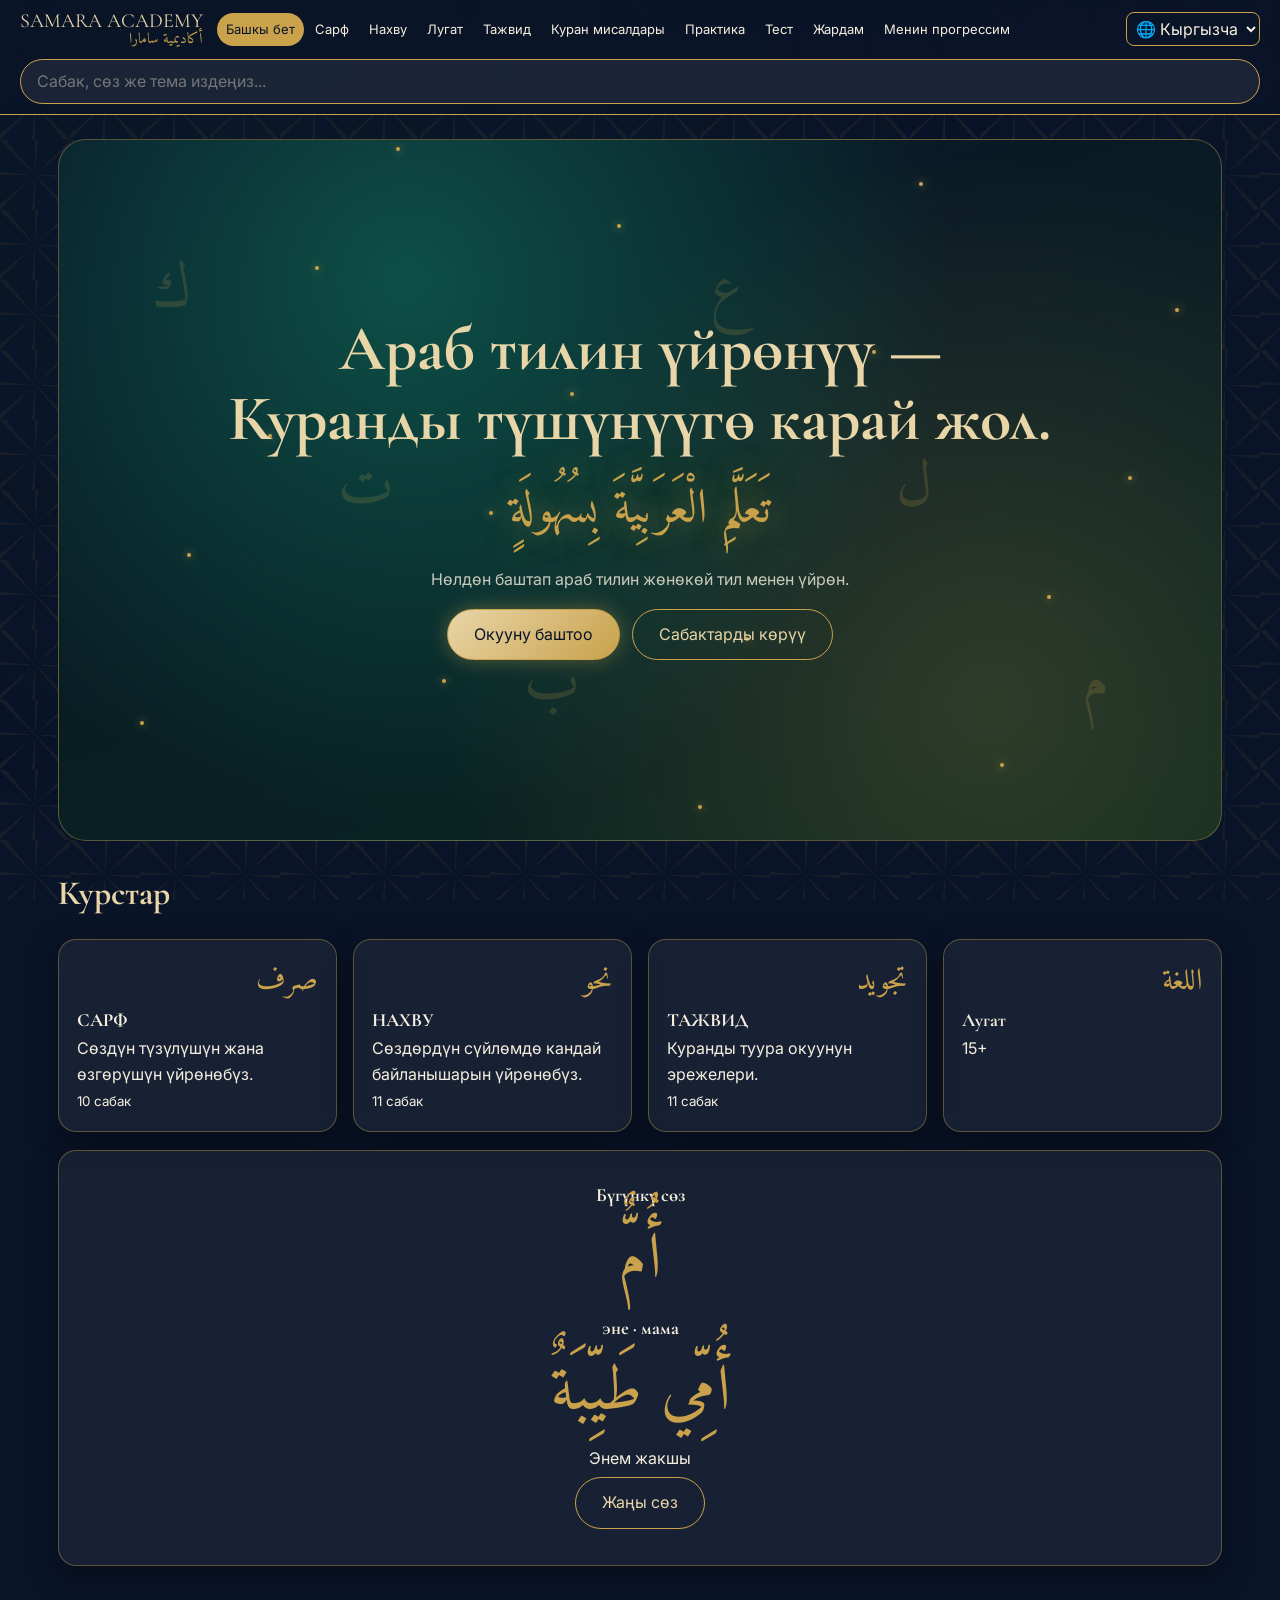
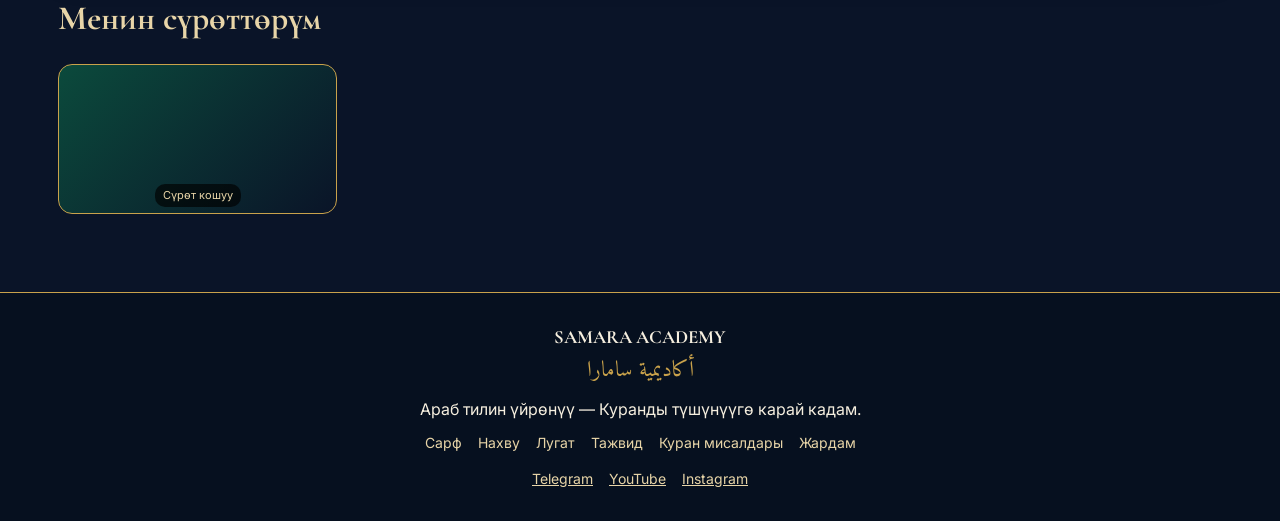
==== index.html @ 16827cdd "first commit" ====
<!DOCTYPE html>
<html lang="ky">

<head>
    <meta charset="utf-8">
    <meta name="viewport" content="width=device-width,initial-scale=1">
    <title>SAMARA ACADEMY — أكاديمية سامارا</title>
    <link
        href="https://fonts.googleapis.com/css2?family=Cormorant+Garamond:wght@500;700&family=Inter:wght@400;500;600&family=Amiri:wght@400;700&display=swap"
        rel="stylesheet">
    <style>
        :root {
            --navy: #0a1428;
            --em: #0b4a3c;
            --cream: #f6efdf;
            --champ: #e8d5a8;
            --gold: #c9a24b;
            --white: #fff
        }

        * {
            box-sizing: border-box;
            margin: 0
        }

        html {
            scroll-behavior: smooth
        }

        body {
            font-family: Inter, sans-serif;
            color: var(--cream);
            background: var(--navy);
            overflow-x: hidden;
            line-height: 1.6
        }

        body:before {
            content: "";
            position: fixed;
            inset: 0;
            z-index: -1;
            opacity: .07;
            background: repeating-conic-gradient(from 0deg at 50% 50%, var(--gold) 0 5deg, transparent 5deg 45deg) 0 0/70px 70px, radial-gradient(circle at 20% 10%, var(--em), transparent 60%)
        }

        h1,
        h2,
        h3 {
            font-family: 'Cormorant Garamond', serif;
            font-weight: 700
        }

        .ar {
            font-family: Amiri, serif;
            direction: rtl
        }

        header {
            position: sticky;
            top: 0;
            z-index: 50;
            background: rgba(10, 20, 40, .82);
            backdrop-filter: blur(14px);
            border-bottom: 1px solid var(--gold)
        }

        .bar {
            display: flex;
            align-items: center;
            gap: 14px;
            padding: 10px 20px;
            max-width: 1300px;
            margin: auto
        }

        .logo {
            font-family: 'Cormorant Garamond', serif;
            font-size: 20px;
            color: var(--champ);
            line-height: 1.1;
            cursor: pointer
        }

        .logo small {
            display: block;
            font-family: Amiri;
            font-size: 15px;
            color: var(--gold)
        }

        nav {
            display: flex;
            gap: 2px;
            flex: 1;
            flex-wrap: wrap
        }

        nav a {
            padding: 6px 9px;
            border-radius: 20px;
            font-size: 13px;
            cursor: pointer;
            color: var(--cream)
        }

        nav a:hover,
        nav a.on {
            background: var(--gold);
            color: var(--navy)
        }

        select,
        input,
        textarea,
        button {
            font: inherit
        }

        select {
            background: var(--navy);
            color: var(--cream);
            border: 1px solid var(--gold);
            border-radius: 8px;
            padding: 5px
        }

        #burger {
            display: none;
            background: none;
            border: 1px solid var(--gold);
            color: var(--gold);
            border-radius: 8px;
            font-size: 20px;
            padding: 2px 10px
        }

        .srch {
            padding: 0 20px 10px;
            max-width: 1300px;
            margin: auto
        }

        .srch input {
            width: 100%;
            padding: 9px 16px;
            border-radius: 25px;
            border: 1px solid var(--gold);
            background: rgba(255, 255, 255, .07);
            color: var(--cream)
        }

        #res {
            position: absolute;
            left: 20px;
            right: 20px;
            max-width: 700px;
            background: var(--navy);
            border: 1px solid var(--gold);
            border-radius: 12px;
            display: none;
            max-height: 300px;
            overflow: auto
        }

        #res div {
            padding: 8px 14px;
            cursor: pointer;
            border-bottom: 1px solid #ffffff18
        }

        #res div:hover {
            background: var(--em)
        }

        main {
            max-width: 1200px;
            margin: auto;
            padding: 24px 18px 60px
        }

        .view {
            display: none
        }

        .view.on {
            display: block;
            animation: in .5s
        }

        @keyframes in {
            from {
                opacity: 0;
                transform: translateY(14px)
            }
        }

        .hero {
            min-height: 78vh;
            display: grid;
            place-items: center;
            text-align: center;
            position: relative;
            border-radius: 28px;
            overflow: hidden;
            padding: 40px 20px;
            background: radial-gradient(circle at 30% 20%, #0f6b57aa, transparent 55%), radial-gradient(circle at 80% 80%, #c9a24b33, transparent 50%), linear-gradient(160deg, #0a1428, #08261f);
            border: 1px solid #c9a24b66
        }

        .hero h1 {
            font-size: clamp(32px, 6vw, 64px);
            color: var(--champ);
            max-width: 850px;
            line-height: 1.1
        }

        .hero .ar {
            font-size: clamp(28px, 5vw, 48px);
            color: var(--gold);
            margin: 18px 0;
            text-shadow: 0 0 30px #c9a24b88
        }

        .fl {
            position: absolute;
            font-family: Amiri;
            color: var(--gold);
            opacity: .18;
            font-size: 60px;
            animation: fl 9s ease-in-out infinite
        }

        @keyframes fl {
            50% {
                transform: translateY(-30px) rotate(8deg)
            }
        }

        .dot {
            position: absolute;
            width: 4px;
            height: 4px;
            border-radius: 50%;
            background: var(--gold);
            box-shadow: 0 0 8px var(--gold);
            animation: fl 6s infinite
        }

        .btn {
            display: inline-block;
            padding: 12px 26px;
            border-radius: 30px;
            border: 1px solid var(--gold);
            background: none;
            color: var(--champ);
            cursor: pointer;
            margin: 6px;
            transition: .3s
        }

        .btn.gold,
        .btn:hover {
            background: linear-gradient(135deg, #e8d5a8, #c9a24b);
            color: var(--navy);
            box-shadow: 0 0 20px #c9a24b66
        }

        .grid {
            display: grid;
            grid-template-columns: repeat(auto-fill, minmax(230px, 1fr));
            gap: 16px;
            margin: 18px 0
        }

        .card {
            background: rgba(255, 255, 255, .06);
            backdrop-filter: blur(8px);
            border: 1px solid #c9a24b66;
            border-radius: 18px;
            padding: 18px;
            cursor: pointer;
            transition: .3s;
            box-shadow: 0 8px 30px #0006
        }

        .card:hover {
            transform: translateY(-4px);
            border-color: var(--gold)
        }

        .card .ar {
            font-size: 30px;
            color: var(--gold)
        }

        .card.done {
            background: #0b4a3c99
        }

        h2 {
            font-size: 34px;
            color: var(--champ);
            margin: 26px 0 6px
        }

        .sub {
            opacity: .8;
            margin-bottom: 10px
        }

        #modal {
            position: fixed;
            inset: 0;
            background: #000b;
            z-index: 100;
            display: none;
            place-items: center;
            padding: 14px
        }

        #modal.on {
            display: grid
        }

        .box {
            background: linear-gradient(160deg, #0d1e3a, #0a2f27);
            border: 1px solid var(--gold);
            border-radius: 22px;
            max-width: 720px;
            width: 100%;
            max-height: 92vh;
            overflow: auto;
            padding: 26px
        }

        .box .ex {
            background: #ffffff10;
            border-radius: 12px;
            padding: 12px;
            margin: 8px 0
        }

        .box .ex .ar {
            font-size: 28px;
            color: var(--champ)
        }

        .x {
            float: right;
            background: none;
            border: 0;
            color: var(--gold);
            font-size: 26px;
            cursor: pointer
        }

        input.t,
        textarea {
            width: 100%;
            padding: 11px;
            border-radius: 12px;
            border: 1px solid var(--gold);
            background: #ffffff12;
            color: var(--cream);
            margin: 8px 0
        }

        .ok {
            color: #7be0a8
        }

        .no {
            color: #ff9d9d
        }

        .bar2 {
            height: 12px;
            background: #ffffff18;
            border-radius: 8px;
            overflow: hidden
        }

        .bar2 i {
            display: block;
            height: 100%;
            width: 0;
            background: linear-gradient(90deg, var(--em), var(--gold));
            transition: width 1.2s
        }

        .opt {
            display: block;
            width: 100%;
            text-align: left;
            margin: 6px 0
        }

        .img {
            height: 150px;
            border-radius: 14px;
            background: linear-gradient(135deg, var(--em), var(--navy)) center/cover;
            border: 1px solid var(--gold);
            position: relative;
            display: flex;
            align-items: flex-end;
            justify-content: center;
            gap: 4px;
            padding: 6px
        }

        .img button {
            font-size: 11px;
            padding: 3px 8px;
            border-radius: 10px;
            border: 0;
            background: #000a;
            color: var(--champ);
            cursor: pointer
        }

        footer {
            border-top: 1px solid var(--gold);
            text-align: center;
            padding: 30px 16px;
            background: #06101f
        }

        footer a {
            margin: 0 8px;
            color: var(--champ);
            cursor: pointer;
            font-size: 14px
        }

        .daily {
            text-align: center;
            padding: 30px
        }

        .daily .ar {
            font-size: 64px;
            color: var(--gold)
        }

        @media(max-width:1020px) {
            #burger {
                display: block;
                margin-left: auto
            }

            nav {
                display: none;
                position: absolute;
                top: 100%;
                left: 0;
                right: 0;
                background: var(--navy);
                padding: 12px;
                flex-direction: column
            }

            nav.open {
                display: flex
            }
        }

        @media(prefers-reduced-motion:reduce) {
            * {
                animation: none !important
            }
        }
    </style>
</head>

<body>
    <header>
        <div class="bar">
            <div class="logo" onclick="go('home')">SAMARA ACADEMY<small class="ar">أكاديمية سامارا</small></div>
            <nav id="nav"></nav>
            <select id="lang" onchange="setLang(this.value)">
                <option value="ky">🌐 Кыргызча</option>
                <option value="ru">Русский</option>
                <option value="en">English</option>
            </select>
            <button id="burger" onclick="nav.classList.toggle('open')">☰</button>
        </div>
        <div class="srch"><input id="q" oninput="search(this.value)" data-ph="search">
            <div id="res"></div>
        </div>
    </header>
    <main id="main"></main>
    <footer>
        <h3>SAMARA ACADEMY</h3>
        <div class="ar" style="font-size:22px;color:var(--gold)">أكاديمية سامارا</div>
        <p data-t="foot" style="margin:8px"></p>
        <div id="flinks"></div>
        <div style="margin-top:10px"><a href="#">Telegram</a><a href="#">YouTube</a><a href="#">Instagram</a></div>
    </footer>
    <div id="modal" onclick="if(event.target==this)closeM()">
        <div class="box" id="mbox"></div>
    </div>

    <script>
        // ===== EDIT MENU TEXT HERE ===== (key: [Кыргызча, Русский, English])
        const T = {
            home: ["Башкы бет", "Главная", "Home"], sarf: ["Сарф", "Сарф", "Sarf"], nahw: ["Нахву", "Нахв", "Nahw"], lugat: ["Лугат", "Лексика", "Vocabulary"],
            tajweed: ["Тажвид", "Таджвид", "Tajweed"], quran: ["Куран мисалдары", "Примеры из Корана", "Quran examples"], practice: ["Практика", "Практика", "Practice"],
            test: ["Тест", "Тест", "Test"], help: ["Жардам", "Помощь", "Help"], progress: ["Менин прогрессим", "Мой прогресс", "My progress"],
            h1: ["Араб тилин үйрөнүү — Куранды түшүнүүгө карай жол.", "Изучение арабского — путь к пониманию Корана.", "Learn Arabic — the way to understand the Qur'an."],
            sub: ["Нөлдөн баштап араб тилин жөнөкөй тил менен үйрөн.", "Учите арабский с нуля простыми словами.", "Learn Arabic from zero in plain words."],
            start: ["Окууну баштоо", "Начать обучение", "Start learning"], see: ["Сабактарды көрүү", "Смотреть уроки", "View lessons"],
            search: ["Сабак, сөз же тема издеңиз...", "Урок, слово или тема...", "Search lesson, word or topic..."],
            foot: ["Араб тилин үйрөнүү — Куранды түшүнүүгө карай кадам.", "Изучение арабского — шаг к пониманию Корана.", "Learn Arabic — a step toward understanding the Qur'an."],
            daily: ["Бүгүнкү сөз", "Слово дня", "Word of the day"], newword: ["Жаңы сөз", "Новое слово", "New word"],
            check: ["Өзүм текшерем", "Проверяю себя", "Check myself"], done: ["✅ Сабак бүттү", "✅ Урок пройден", "✅ Lesson done"],
            prev: ["← Мурунку", "← Назад", "← Previous"], next: ["Кийинки →", "Далее →", "Next →"],
            ok: ["✅ Туура!", "✅ Верно!", "✅ Correct!"], bad: ["❌ Кайра аракет кылып көр.", "❌ Попробуй ещё раз.", "❌ Try again."],
            answer: ["Туура жооп", "Правильный ответ", "Correct answer"], checkbtn: ["Текшерүү", "Проверить", "Check"],
            yours: ["Жообуңду жаз", "Напиши ответ", "Type your answer"], listen: ["🔊 Угуу", "🔊 Слушать", "🔊 Listen"],
            ask: ["Суроо берүү", "Задать вопрос", "Ask a question"], send: ["Жөнөтүү", "Отправить", "Send"],
            score: ["Сенин упайың", "Твой результат", "Your score"], again: ["Кайра башта", "Заново", "Restart"],
            courses: ["Курстар", "Курсы", "Courses"], images: ["Менин сүрөттөрүм", "Мои картинки", "My images"], addimg: ["Сүрөт кошуу", "Добавить фото", "Add image"],
            choose: ["Сүрөттү тандоо", "Выбрать", "Choose image"], del: ["Өчүрүү", "Удалить", "Delete"], change: ["Алмаштыруу", "Заменить", "Change"],
            lessons: ["сабак", "уроков", "lessons"], none: ["Табылган жок", "Не найдено", "Nothing found"]
        };
        let L = localStorage.lang || "ky", li = () => ["ky", "ru", "en"].indexOf(L);
        const t = k => T[k][li()];
        const NAV = ["home", "sarf", "nahw", "lugat", "tajweed", "quran", "practice", "test", "help", "progress"];

        // ===== EDIT LESSONS HERE =====
        // Each lesson: [title, simple explanation (KG), explanation (RU), arabic example, translation, practice question, answer variants]
        const COURSES = {
            sarf: {
                name: "صرف — САРФ", desc: "Сөздүн түзүлүшүн жана өзгөрүшүн үйрөнөбүз.", lessons: [
                    ["1-сабак — Сарф деген эмне?", "Сарф — сөздүн түзүлүшүн жана өзгөрүшүн үйрөнгөн илим. Бир тамырдан көп сөз чыгат.", "Сарф — наука об изменении и образовании слов от одного корня.", "كَتَبَ ← كِتَابٌ ← كَاتِبٌ", "Жазды ← китеп ← жазуучу", "كتب тамырынан «жазуу» маанисиндеги сөздөр чыгат. Тамыр канча тамгадан турат?", ["3", "уч", "три", "үч"]],
                    ["2-сабак — Мизан", "Мизан — өлчөм. Араб сөздөрүн ف-ع-ل тамгалары менен өлчөйбүз: ф=1-тамга, ъ=2-тамга, л=3-тамга.", "Мизан — «весы». Любое слово меряем корнем ف-ع-ل.", "كَتَبَ = فَعَلَ", "كتب мизан боюнча فعل", "كتب сөзүндө 1-тамга мизанда кайсы тамгага туура келет?", ["ф", "ف", "fa", "f", "фа"]],
                    ["3-сабак — فَعَلَ", "فَعَلَ — өткөн чактагы жөнөкөй феъл: «кылды».", "فَعَلَ — глагол прошедшего времени: «сделал».", "فَعَلَ، كَتَبَ، ذَهَبَ", "кылды, жазды, барды", "ذَهَبَ деген эмне?", ["барды", "пошёл", "ушел", "ушёл", "went", "zahaba"]],
                    ["4-сабак — فَاعِلٌ", "فَاعِلٌ — иштин аткаруучусу (кыймылдаган адам).", "فَاعِلٌ — тот, кто делает действие.", "كَاتِبٌ، عَالِمٌ", "жазуучу, окумуштуу", "كَاتِبٌ деген эмне?", ["жазуучу", "писатель", "writer", "katib", "катиб"]],
                    ["5-сабак — مَفْعُولٌ", "مَفْعُولٌ — иш кимге/эмнеге жасалды.", "مَفْعُولٌ — то, над чем совершили действие.", "مَكْتُوبٌ", "жазылган", "مَكْتُوبٌ деген эмне?", ["жазылган", "написанное", "написано", "written", "maktub", "мактуб"]],
                    ["6-сабак — Феъл", "Феъл — иш-аракет жана убакыт көрсөткөн сөз.", "Глагол — слово, обозначающее действие и время.", "يَكْتُبُ", "жазат", "يَكْتُبُ — кайсы чак?", ["азыркы", "настоящее", "present", "hazir", "азыр"]],
                    ["7-сабак — Исм", "Исм — зат, адам же нерсенин аты.", "Исм — имя существительное.", "بَيْتٌ", "үй", "بَيْتٌ деген эмне?", ["уй", "үй", "дом", "house", "bayt", "бейт"]],
                    ["8-сабак — Масдар", "Масдар — иштин аты: «жазуу», «окуу».", "Масдар — отглагольное имя: «письмо», «чтение».", "كِتَابَةٌ", "жазуу", "كِتَابَةٌ деген эмне?", ["жазуу", "письмо", "writing", "kitaba", "китаба"]],
                    ["9-сабак — 14 формула", "Феъл 14 формада өзгөрөт: ал, алар, сен, мен, биз… Ар бир жактын өз формасы бар.", "Глагол изменяется по 14 формам (лица, число, род).", "كَتَبَ، كَتَبَتْ، كَتَبُوا", "ал жазды, ал(аял) жазды, алар жазды", "14 формула канча форма?", ["14", "он төрт", "четырнадцать", "fourteen"]],
                    ["10-сабак — Практика", "Бардык өткөн сабактарды кайталайбыз.", "Повторяем всё пройденное.", "كَاتِبٌ — مَكْتُوبٌ — كِتَابٌ", "жазуучу — жазылган — китеп", "كِتَابٌ деген эмне?", ["китеп", "kitap", "книга", "book", "kitab"]]]
            },
            nahw: {
                name: "نحو — НАХВУ", desc: "Сөздөрдүн сүйлөмдө кандай байланышарын үйрөнөбүз.", lessons: [
                    ["1-сабак — Нахву деген эмне?", "Нахву — сөздөр сүйлөмдө кантип байланыша турганын үйрөнгөн илим.", "Нахв — наука о связи слов в предложении.", "ذَهَبَ الْوَلَدُ", "Бала барды", "Нахву эмнени үйрөтөт?", ["сүйлөм", "предложение", "sentence", "суйлом"]],
                    ["2-сабак — Сүйлөм деген эмне?", "Сүйлөм — толук ой билдирген сөздөр тобу.", "Предложение — группа слов с законченной мыслью.", "الْوَلَدُ مُجْتَهِدٌ", "Бала эмгекчил", "Сүйлөм эмне билдирет?", ["ой", "мысль", "thought", "идея"]],
                    ["3-сабак — Исм", "Исм — зат атооч. Мисалы: كِتَابٌ.", "Исм — имя. Например: كِتَابٌ.", "كِتَابٌ، قَلَمٌ", "китеп, калем", "قَلَمٌ деген эмне?", ["калем", "ручка", "pen", "qalam", "каләм"]],
                    ["4-сабак — Феъл", "Феъл — иш-аракет: كَتَبَ.", "Феъл — глагол.", "كَتَبَ، قَرَأَ", "жазды, окуду", "قَرَأَ деген эмне?", ["окуду", "читал", "прочитал", "read", "qaraa"]],
                    ["5-сабак — Харф", "Харф — байланыштыргыч сөз: فِي، مِنْ، إِلَى.", "Харф — частица: فِي، مِنْ، إِلَى.", "فِي الْبَيْتِ", "үйдө", "فِي деген эмне?", ["ичинде", "в", "in", "fi", "фи", "-да"]],
                    ["6-сабак — Мубтада", "Мубтада — сүйлөмдүн башындагы «ким/эмне».", "Мубтада — подлежащее номинального предложения.", "الْكِتَابُ جَدِيدٌ", "Китеп жаңы", "Мубтада кайсы сөз: الْكِتَابُ جَدِيدٌ?", ["китеп", "الكتاب", "книга", "kitab", "book"]],
                    ["7-сабак — Хабар", "Хабар — мубтада жөнүндө айтылган маалымат.", "Хабар — сказуемое: что сказано о мубтада.", "الْكِتَابُ جَدِيدٌ", "Китеп жаңы", "Хабар кайсы сөз?", ["жаңы", "новый", "new", "jadid", "жадид", "جديد"]],
                    ["8-сабак — Фаил", "Фаил — ишти аткарган. Ал дайыма марфуъ.", "Фаил — тот, кто совершил действие.", "كَتَبَ الطَّالِبُ", "Студент жазды", "Фаил кайсы сөз?", ["студент", "талиб", "ученик", "student", "толиб", "الطالب"]],
                    ["9-сабак — Мафъул", "Мафъул — иш кимге/эмнеге багытталды. Ал мансуб.", "Мафъул — объект действия.", "قَرَأَ الْوَلَدُ الْكِتَابَ", "Бала китепти окуду", "Мафъул кайсы сөз?", ["китеп", "книга", "book", "kitab", "الكتاب"]],
                    ["10-сабак — Жөнөкөй сүйлөмдөр", "Исмий сүйлөм — исмден башталат, феълий сүйлөм — феълден.", "Именное начинается с имени, глагольное — с глагола.", "ذَهَبَ مُحَمَّدٌ إِلَى الْمَدْرَسَةِ", "Мухаммад мектепке барды", "ذَهَبَ… кандай сүйлөм?", ["феълий", "глагольное", "verbal", "feli", "глагольное"]],
                    ["11-сабак — Практика", "Кайталоо: исм, феъл, харф.", "Повторение: исм, феъл, харф.", "كِتَابٌ — كَتَبَ — فِي", "китеп — жазды — ичинде", "كَتَبَ — исм, феъл же харф?", ["феъл", "глагол", "verb", "fail"]]]
            },
            tajweed: {
                name: "تجويد — ТАЖВИД", desc: "Куранды туура окуунун эрежелери.", lessons: [
                    ["1-сабак — Тажвид деген эмне?", "Тажвид — Куранды ар тамганын ордунан, туура окуу.", "Таджвид — правильное чтение Корана.", "الْحَمْدُ لِلَّهِ", "Мактоо Аллахка", "Тажвид эмнеге керек?", ["туура окуу", "правильно читать", "correct reading"]],
                    ["2-сабак — Махраж", "Махраж — тамга чыккан жер: тамак, тил, эриндер.", "Махридж — место выхода буквы.", "ب (эриндер)", "", "ب тамгасы кайсы жерден чыгат?", ["эриндер", "губы", "lips", "эрин"]],
                    ["3-сабак — Сыфат", "Сыфат — тамганын сапаты: жоон, ичке, күчтүү.", "Сыфат — качество звука.", "ص (жоон)", "", "ص жоон же ичке?", ["жоон", "толстая", "тяжелая", "heavy"]],
                    ["4-сабак — Нун сакина", "Нун сакина — оозу жок ن. 4 эреже: изхар, идгам, ихфа, икълаб.", "Нун сакина — ن без огласовки.", "مِنْ بَعْدِ", "", "Нун сакинанын канча эрежеси бар?", ["4", "төрт", "четыре", "four"]],
                    ["5-сабак — Танвин", "Танвин — сөздүн аягындагы «ун, ан, ин».", "Танвин — нунация: ун, ан, ин.", "كِتَابٌ", "", "Танвин канча түр?", ["3", "уч", "три", "үч"]],
                    ["6-сабак — Мим сакина", "Мим сакина — оозу жок م.", "Мим сакина — م без огласовки.", "هُمْ بِهِ", "", "مْ — бул кайсы тамга?", ["мим", "м", "mim", "мим сакина"]],
                    ["7-сабак — Мадд", "Мадд — үндүүнү узартуу.", "Мадд — удлинение.", "قَالَ", "Айтты", "Мадд эмне кылат?", ["узартат", "удлиняет", "lengthens", "узартуу"]],
                    ["8-сабак — Калкала", "Калкала — ق ط ب ج د тамгаларын титиретип окуу.", "Калкала — вибрация букв ق ط ب ج د.", "أَحَدٌ", "", "Калкала тамгалары канча?", ["5", "беш", "пять", "five"]],
                    ["9-сабак — Идгам", "Идгам — нун сакина менен кийинки тамга биригет.", "Идгам — слияние.", "مَنْ يَقُولُ", "", "Идгам эмне?", ["кошулуу", "слияние", "merge", "биригүү"]],
                    ["10-сабак — Ихфа", "Ихфа — ныкты жашыруу, мурун аркылуу окуу.", "Ихфа — скрытое произношение.", "مِنْ قَبْلِ", "", "Ихфа эмне?", ["жашыруу", "скрытие", "hiding", "скрытое"]],
                    ["11-сабак — Изхар", "Изхар — ачык, так окуу.", "Изхар — чёткое произношение.", "مِنْ أَحَدٍ", "", "Изхар эмне?", ["ачык", "чётко", "clear", "так", "ясно"]]]
            }
        };

        // ===== EDIT VOCABULARY HERE =====
        // [arabic, transliteration, Kyrgyz, Russian, example (arabic), example meaning, category]
        const VOCAB = [
            ["أُمٌّ", "umm", "эне", "мама", "أُمِّي طَيِّبَةٌ", "Энем жакшы", "Үй-бүлө"],
            ["أَبٌ", "ab", "ата", "отец", "أَبِي هُنَا", "Атам бул жерде", "Үй-бүлө"],
            ["بَيْتٌ", "bayt", "үй", "дом", "الْبَيْتُ كَبِيرٌ", "Үй чоң", "Үй"],
            ["بَابٌ", "bab", "эшик", "дверь", "افْتَحِ الْبَابَ", "Эшикти ач", "Үй"],
            ["كِتَابٌ", "kitab", "китеп", "книга", "كِتَابٌ جَدِيدٌ", "Жаңы китеп", "Мектеп"],
            ["قَلَمٌ", "qalam", "калем", "ручка", "هَذَا قَلَمٌ", "Бул калем", "Мектеп"],
            ["يَدٌ", "yad", "кол", "рука", "يَدِي نَظِيفَةٌ", "Колум таза", "Дене мүчөлөрү"],
            ["خُبْزٌ", "khubz", "нан", "хлеб", "أُحِبُّ الْخُبْزَ", "Нанды жакшы көрөм", "Тамак-аш"],
            ["مَاءٌ", "ma'", "суу", "вода", "مَاءٌ بَارِدٌ", "Муздак суу", "Тамак-аш"],
            ["شُكْرًا", "shukran", "рахмат", "спасибо", "شُكْرًا جَزِيلًا", "Чоң рахмат", "Күнүмдүк сөздөр"],
            ["السَّلَامُ عَلَيْكُمْ", "assalamu alaykum", "саламатсызбы", "мир вам", "السَّلَامُ عَلَيْكُمْ", "Ассалому алейкум", "Саламдашуу"],
            ["كَبِيرٌ", "kabir", "чоң", "большой", "بَيْتٌ كَبِيرٌ", "Чоң үй", "Сын атоочтор"],
            ["وَاحِدٌ", "wahid", "бир", "один", "وَاحِدٌ، اثْنَانِ", "Бир, эки", "Сандар"],
            ["يَوْمٌ", "yawm", "күн", "день", "يَوْمٌ جَمِيلٌ", "Кооз күн", "Убакыт"],
            ["رَحْمَةٌ", "rahma", "ырайым", "милость", "رَحْمَةُ اللَّهِ", "Аллахтын ырайымы", "Куранда көп кездешкен сөздөр"]];

        // ===== EDIT QUESTIONS HERE =====
        // Practice: [question, [accepted answers in any script], explanation]
        const PRACTICE = [
            ["كتاب деген эмне?", ["китеп", "kitap", "kitab", "книга", "book", "كتاب"], "كِتَابٌ — китеп."],
            ["بيت деген эмне?", ["үй", "уй", "дом", "bayt", "house", "beyt"], "بَيْتٌ — үй."],
            ["قلم деген эмне?", ["калем", "ручка", "qalam", "pen", "kalem"], "قَلَمٌ — калем."],
            ["ماء деген эмне?", ["суу", "су", "вода", "water", "ma", "maa"], "مَاءٌ — суу."],
            ["أم деген эмне?", ["эне", "мама", "umm", "mother", "ana"], "أُمٌّ — эне."]];
        // Quiz: [question, [4 options], correct index]
        const QUIZ = [
            ["كِتَابٌ деген эмне?", ["Үй", "Китеп", "Калем", "Эшик"], 1],
            ["بَيْتٌ деген эмне?", ["Суу", "Нан", "Үй", "Эне"], 2],
            ["قَلَمٌ деген эмне?", ["Калем", "Эшик", "Ата", "Күн"], 0],
            ["مَاءٌ деген эмне?", ["Нан", "Суу", "Китеп", "Кол"], 1],
            ["أَبٌ деген эмне?", ["Эне", "Үй", "Ата", "Чоң"], 2],
            ["يَوْمٌ деген эмне?", ["Түн", "Күн", "Бир", "Эшик"], 1],
            ["شُكْرًا деген эмне?", ["Салам", "Рахмат", "Кечиресиз", "Жакшы"], 1],
            ["كَبِيرٌ деген эмне?", ["Чоң", "Кичине", "Жаңы", "Кооз"], 0]];

        // ===== EDIT QURAN EXAMPLES HERE =====
        const QURAN = [
            { ar: "بِسْمِ اللَّهِ الرَّحْمَٰنِ الرَّحِيمِ", tr: "Мээримдүү, Ырайымдуу Аллахтын атынан (баштайм).", words: "بِسْمِ — атынан · اللَّهِ — Аллах · الرَّحْمَٰنِ — Мээримдүү · الرَّحِيمِ — Ырайымдуу", sarf: "الرَّحْمَٰنِ жана الرَّحِيمِ — رحم тамырынан.", nahw: "بِ — харф; اسم — мажрур (бир тамга менен).", vocab: "رَحْمَةٌ — ырайым" },
            { ar: "الْحَمْدُ لِلَّهِ رَبِّ الْعَالَمِينَ", tr: "Бардык мактоо — аалам Раббиси Аллахка.", words: "الْحَمْدُ — мактоо · لِلَّهِ — Аллахка · رَبِّ — Рабби · الْعَالَمِينَ — аалам", sarf: "الْحَمْدُ — масдар (حمد).", nahw: "الْحَمْدُ — мубтада; لِلَّهِ — хабар.", vocab: "رَبٌّ — Рабби" },
            { ar: "اقْرَأْ بِاسْمِ رَبِّكَ", tr: "Раббиңдин аты менен оку.", words: "اقْرَأْ — оку · بِاسْمِ — ат менен · رَبِّكَ — Раббиң", sarf: "اقْرَأْ — буйрук формасы (قرأ).", nahw: "رَبِّكَ — мудаф, كَ — мудаф илейх.", vocab: "قَرَأَ — окуду" }];

        // ===== EDIT HELP / FAQ HERE =====
        const FAQ = [
            ["Мен жаңы баштадым", "Башта Сарф 1-сабактан баштап, күнүнө 1 сабак окуй бер."],
            ["Сарф деген эмне?", "Сарф — араб тилиндеги сөздүн түзүлүшүн жана өзгөрүшүн үйрөнгөн илим."],
            ["Нахву деген эмне?", "Нахву — сөздөр сүйлөмдө кандай байланышарын үйрөнгөн илим."],
            ["Фаил деген эмне?", "Фаил — ишти аткарган. Мисалы: كَتَبَ الطَّالِبُ — «жазган» студент (الطَّالِبُ) фаил."],
            ["Араб сөздөрүн окуй албай жатам", "Тамгаларды бирден үйрөн, кыска үндүүлөрдү (фатха, касра, замма) көңүл бургуй."],
            ["Тажвид боюнча суроо", "Тажвид — Куранды туура окуу. Махраж менен сыфатты баштан үйрөн."],
            ["Тесттин жообун түшүнгөн жокмун", "Жооп менен кошо түшүндүрмө көрсөтүлөт. Кайра аракет кыл."]];

        // ===== EDIT IMAGES HERE ===== (replace the CSS gradient in .img with your own url(...) or use the upload area)
        const DEFAULT_IMGS = ["", "", ""];

        // ===== NORMALIZATION / SYNONYMS =====
        const CYR = { а: "a", б: "b", в: "v", г: "g", д: "d", е: "e", ё: "e", ж: "j", з: "z", и: "i", й: "i", к: "k", л: "l", м: "m", н: "n", о: "o", п: "p", р: "r", с: "s", т: "t", у: "u", ф: "f", х: "h", ц: "s", ч: "c", ш: "s", щ: "s", ы: "i", э: "e", ю: "u", я: "a", ү: "u", ө: "o", ң: "n", ъ: "", ь: "", ә: "a", ғ: "g", қ: "k" };
        function norm(s) {
            s = (s || "").toLowerCase().replace(/[\u064B-\u065F\u0670\u0640]/g, "").replace(/[أإآ]/g, "ا").replace(/ى/g, "ي").replace(/ة/g, "ه");
            s = s.replace(/[.,!?;:()«»"'’\-–—_]/g, " ").replace(/\s+/g, " ").trim();
            s = [...s].map(c => CYR[c] !== undefined ? CYR[c] : c).join("");
            s = s.replace(/q/g, "k").replace(/c/g, "k").replace(/y/g, "i").replace(/w/g, "v").replace(/(.)\1+/g, "$1").replace(/[ou]/g, "u").replace(/[ei]/g, "i");
            return s;
        }
        const isRight = (inp, list) => { const n = norm(inp); return n && list.some(a => norm(a) === n) };

        // ===== STATE =====
        let prog = JSON.parse(localStorage.prog || "{}"); let imgs = JSON.parse(localStorage.imgs || "[]");
        const save = () => { localStorage.prog = JSON.stringify(prog); localStorage.imgs = JSON.stringify(imgs) };
        const el = id => document.getElementById(id);
        const nav = el("nav");
        function buildNav() {
            nav.innerHTML = NAV.map(k => `<a data-k="${k}" onclick="go('${k}')">${t(k)}</a>`).join("");
            el("flinks").innerHTML = ["sarf", "nahw", "lugat", "tajweed", "quran", "help"].map(k => `<a onclick="go('${k}')">${t(k)}</a>`).join("");
            document.querySelectorAll("[data-t]").forEach(e => e.textContent = t(e.dataset.t)); el("q").placeholder = t("search");
        }
        function setLang(v) { L = v; localStorage.lang = v; buildNav(); go(cur) }
        let cur = "home";
        function go(k) {
            cur = k; nav.classList.remove("open"); el("res").style.display = "none";
            nav.querySelectorAll("a").forEach(a => a.classList.toggle("on", a.dataset.k == k));
            el("main").innerHTML = ({ home, sarf: () => course("sarf"), nahw: () => course("nahw"), tajweed: () => course("tajweed"), lugat, quran, practice, test, help, progress })[k]();
            if (k == "progress") setTimeout(() => document.querySelectorAll(".bar2 i").forEach(b => b.style.width = b.dataset.w + "%"), 50);
            window.scrollTo(0, 0); if (k == "test") startQuiz();
        }
        const speak = w => { try { const u = new SpeechSynthesisUtterance(w); u.lang = "ar-SA"; speechSynthesis.speak(u) } catch (e) { } };

        // ===== HOME =====
        let dw = 0;
        function home() {
            const fl = ["ك", "ت", "ب", "ع", "ل", "م"].map((c, i) => `<span class="fl" style="left:${8 + i * 16}%;top:${15 + (i % 3) * 28}%;animation-delay:${i}s">${c}</span>`).join("");
            const dots = Array.from({ length: 18 }, (_, i) => `<i class="dot" style="left:${(i * 37) % 100}%;top:${(i * 53) % 100}%;animation-delay:${i * .4}s"></i>`).join("");
            const w = VOCAB[dw % VOCAB.length];
            return `<section class="hero">${fl}${dots}<div style="position:relative"><h1>${t("h1")}</h1><div class="ar">تَعَلَّمِ الْعَرَبِيَّةَ بِسُهُولَةٍ</div><p class="sub">${t("sub")}</p>
 <button class="btn gold" onclick="openL('sarf',0)">${t("start")}</button><button class="btn" onclick="document.getElementById('crs').scrollIntoView()">${t("see")}</button></div></section>
 <h2 id="crs">${t("courses")}</h2><div class="grid">${["sarf", "nahw", "tajweed"].map(k => `<div class="card" onclick="go('${k}')"><div class="ar">${COURSES[k].name.split(" — ")[0]}</div><h3>${COURSES[k].name.split(" — ")[1]}</h3><p>${COURSES[k].desc}</p><small>${COURSES[k].lessons.length} ${t("lessons")}</small></div>`).join("")}
 <div class="card" onclick="go('lugat')"><div class="ar">اللغة</div><h3>${t("lugat")}</h3><p>${VOCAB.length}+</p></div></div>
 <div class="card daily" onclick="speak('${w[0]}')"><h3>${t("daily")}</h3><div class="ar">${w[0]}</div><h3>${w[2]} · ${w[3]}</h3><p class="ar">${w[4]}</p><p>${w[5]}</p><button class="btn" onclick="event.stopPropagation();dw++;go('home')">${t("newword")}</button></div>
 <h2>${t("images")}</h2>${imgArea()}`;
        }
        // ===== IMAGES =====
        function imgArea() {
            const cards = imgs.map((s, i) => `<div class="img" style="background-image:url(${s})"><button onclick="pick(${i})">${t("change")}</button><button onclick="delImg(${i})">${t("del")}</button></div>`).join("");
            return `<div class="grid">${cards}<div class="img"><button onclick="pick(-1)">${t("addimg")}</button></div></div>
 <input type="file" id="file" accept=".jpg,.jpeg,.png,.webp,image/jpeg,image/png,image/webp" style="display:none" onchange="onFile(this)"><div id="prev"></div>`;
        }
        let pi = -1;
        const pick = i => { pi = i; el("file").click() };
        function onFile(inp) {
            const f = inp.files[0]; if (!f || !/image\/(jpeg|png|webp)/.test(f.type)) return;
            const r = new FileReader(); r.onload = e => {
                el("prev").innerHTML = `<div class="card"><img src="${e.target.result}" style="max-width:100%;border-radius:12px"><br><button class="btn gold" id="okimg">${t("choose")}</button></div>`;
                el("okimg").onclick = () => { pi < 0 ? imgs.push(e.target.result) : imgs[pi] = e.target.result; try { save() } catch (x) { } go("home") }
            }; r.readAsDataURL(f)
        }
        const delImg = i => { imgs.splice(i, 1); save(); go("home") };

        // ===== COURSES / LESSONS =====
        function course(k) {
            const c = COURSES[k];
            return `<h2><span class="ar">${c.name.split(" — ")[0]}</span> ${c.name.split(" — ")[1]}</h2><p class="sub">${c.desc}</p>
 <div class="grid">${c.lessons.map((l, i) => `<div class="card ${prog[k + i] ? "done" : ""}" onclick="openL('${k}',${i})"><h3>${l[0]}</h3>${prog[k + i] ? "<small>✅</small>" : ""}</div>`).join("")}</div>`
        }
        function openL(k, i) {
            const c = COURSES[k], l = c.lessons[i];
            el("mbox").innerHTML = `<button class="x" onclick="closeM()">×</button><h2>${l[0]}</h2><p>${l[1]}</p><p style="opacity:.8">🇷🇺 ${l[2]}</p>
 <div class="ex"><div class="ar">${l[3]}</div><small>${l[4]}</small> <button class="btn" onclick="speak('${l[3].split(/[ ،←—]/)[0]}')">${t("listen")}</button></div>
 <h3>${t("check")}</h3><p>${l[5]}</p><input class="t" id="ans" placeholder="${t("yours")}"><button class="btn gold" onclick="chk('${k}',${i})">${t("checkbtn")}</button><div id="fb"></div>
 <div style="display:flex;justify-content:space-between;margin-top:14px"><button class="btn" onclick="${i > 0 ? `openL('${k}',${i - 1})` : "closeM()"}">${t("prev")}</button><button class="btn" onclick="${i < c.lessons.length - 1 ? `openL('${k}',${i + 1})` : "closeM()"}">${t("next")}</button></div>`;
            el("modal").classList.add("on")
        }
        function chk(k, i) {
            const l = COURSES[k].lessons[i], ok = isRight(el("ans").value, l[6]);
            el("fb").innerHTML = ok ? `<p class="ok">${t("ok")}</p><p>${t("done")}</p>` : `<p class="no">${t("bad")}</p><p>${t("answer")}: ${l[6][0]}</p>`;
            if (ok) { prog[k + i] = 1; save() }
        }
        const closeM = () => { el("modal").classList.remove("on"); go(cur) };

        // ===== VOCAB =====
        function lugat() {
            const cats = [...new Set(VOCAB.map(v => v[6]))];
            return `<h2><span class="ar">اللغة</span> ${t("lugat")}</h2>` + cats.map(c => `<h3 style="margin-top:18px">${c}</h3><div class="grid">${VOCAB.filter(v => v[6] == c).map(v => `<div class="card"><div class="ar">${v[0]}</div><b>${v[1]}</b><p>${v[2]} · ${v[3]}</p><p class="ar" style="font-size:20px">${v[4]}</p><small>${v[5]}</small><br><button class="btn" onclick="speak('${v[0]}')">${t("listen")}</button></div>`).join("")}</div>`).join("")
        }
        // ===== QURAN =====
        function quran() { return `<h2>${t("quran")}</h2>` + QURAN.map(q => `<div class="card" style="cursor:default;margin:14px 0"><div class="ar" style="font-size:34px;text-align:center">${q.ar}</div><p style="text-align:center"><i>${q.tr}</i></p><p><b>Сөз-сөз:</b> ${q.words}</p><p><b>Сарф:</b> ${q.sarf}</p><p><b>Нахву:</b> ${q.nahw}</p><p><b>Лугат:</b> ${q.vocab}</p></div>`).join("") }
        // ===== PRACTICE =====
        function practice() { return `<h2>${t("practice")}</h2>` + PRACTICE.map((p, i) => `<div class="card" style="cursor:default;margin:12px 0"><h3>${p[0]}</h3><input class="t" id="p${i}" placeholder="${t("yours")}" onkeydown="if(event.key=='Enter')pc(${i})"><button class="btn gold" onclick="pc(${i})">${t("checkbtn")}</button><div id="pf${i}"></div></div>`).join("") }
        function pc(i) {
            const p = PRACTICE[i], ok = isRight(el("p" + i).value, p[1]);
            el("pf" + i).innerHTML = ok ? `<p class="ok">${t("ok")}</p><p>${p[2]}</p>` : `<p class="no">${t("bad")}</p><p>${t("answer")}: ${p[1][0]} — ${p[2]}</p>`
        }
        // ===== QUIZ =====
        let qi = 0, qs = 0;
        function startQuiz() { qi = 0; qs = 0; showQ() }
        function showQ() {
            const b = el("qbox");
            if (qi >= QUIZ.length) {
                const p = Math.round(qs / QUIZ.length * 100); prog.test = Math.max(prog.test || 0, p); save();
                b.innerHTML = `<h2>${t("score")}: ${qs} / ${QUIZ.length}</h2><h3>${p}%</h3><button class="btn gold" onclick="startQuiz()">${t("again")}</button>`; return
            }
            const q = QUIZ[qi]; b.innerHTML = `<small>${qi + 1}/${QUIZ.length}</small><h3 style="font-size:28px">${q[0]}</h3>` + q[1].map((o, j) => `<button class="btn opt" onclick="ans(${j})">${"ABCD"[j]}) ${o}</button>`).join("") + `<div id="qf"></div>`
        }
        function ans(j) {
            const q = QUIZ[qi], ok = j == q[2]; if (ok) qs++;
            el("qf").innerHTML = ok ? `<p class="ok">МашаАллах! Туура жооп 🌸</p>` : `<p class="no">Кайра аракет кылып көр 🌱 — ${t("answer")}: ${q[1][q[2]]}</p>`;
            document.querySelectorAll(".opt").forEach(b => b.disabled = true); setTimeout(() => { qi++; showQ() }, 1300)
        }
        function test() { return `<h2>${t("test")}</h2><div class="card" style="cursor:default" id="qbox"></div>` }
        // ===== HELP =====
        function help() {
            return `<h2>${t("help")}</h2><div class="card" style="cursor:default"><h3>${t("ask")}</h3><textarea id="hq" rows="2" placeholder="Фаил деген эмне?"></textarea><button class="btn gold" onclick="hAsk()">${t("send")}</button><div id="ha"></div></div>
 <div class="grid">${FAQ.map(f => `<div class="card" onclick="this.querySelector('p').style.display='block'"><h3>${f[0]}</h3><p style="display:none">${f[1]}</p></div>`).join("")}</div>`
        }
        function hAsk() {
            const n = norm(el("hq").value); let best = null, sc = 0;
            FAQ.forEach(f => { const w = n.split(" ").filter(x => x.length > 2); const s = w.filter(x => norm(f[0] + " " + f[1]).includes(x)).length; if (s > sc) { sc = s; best = f } });
            el("ha").innerHTML = best ? `<p><b>${best[0]}</b><br>${best[1]}</p>` : `<p>${t("none")}</p>`
        }
        // ===== PROGRESS =====
        function progress() {
            const pc = k => Math.round(COURSES[k].lessons.filter((_, i) => prog[k + i]).length / COURSES[k].lessons.length * 100);
            const rows = [["sarf", pc("sarf")], ["nahw", pc("nahw")], ["tajweed", pc("tajweed")], ["test", prog.test || 0]];
            return `<h2>${t("progress")}</h2>` + rows.map(r => `<div class="card" style="cursor:default;margin:10px 0"><b>${t(r[0])}: ${r[1]}%</b><div class="bar2"><i data-w="${r[1]}"></i></div></div>`).join("")
        }
        // ===== SEARCH =====
        function search(v) {
            const n = norm(v), r = el("res"); if (n.length < 2) { r.style.display = "none"; return }
            const hits = [];
            for (const k in COURSES) COURSES[k].lessons.forEach((l, i) => { if (norm(l.slice(0, 5).join(" ")).includes(n)) hits.push([`${t(k)}: ${l[0]}`, () => openL(k, i)]) });
            VOCAB.forEach(w => { if (norm(w.join(" ")).includes(n)) hits.push([`${w[0]} — ${w[2]}`, () => go("lugat")]) });
            QURAN.forEach(q => { if (norm(q.ar + q.tr + q.words).includes(n)) hits.push([q.ar, () => go("quran")]) });
            window._h = hits; r.innerHTML = hits.length ? hits.slice(0, 12).map((h, i) => `<div onclick="_h[${i}][1]()">${h[0]}</div>`).join("") : `<div>${t("none")}</div>`; r.style.display = "block"
        }
        el("lang").value = L; buildNav(); go("home");
    </script>
</body>

</html>
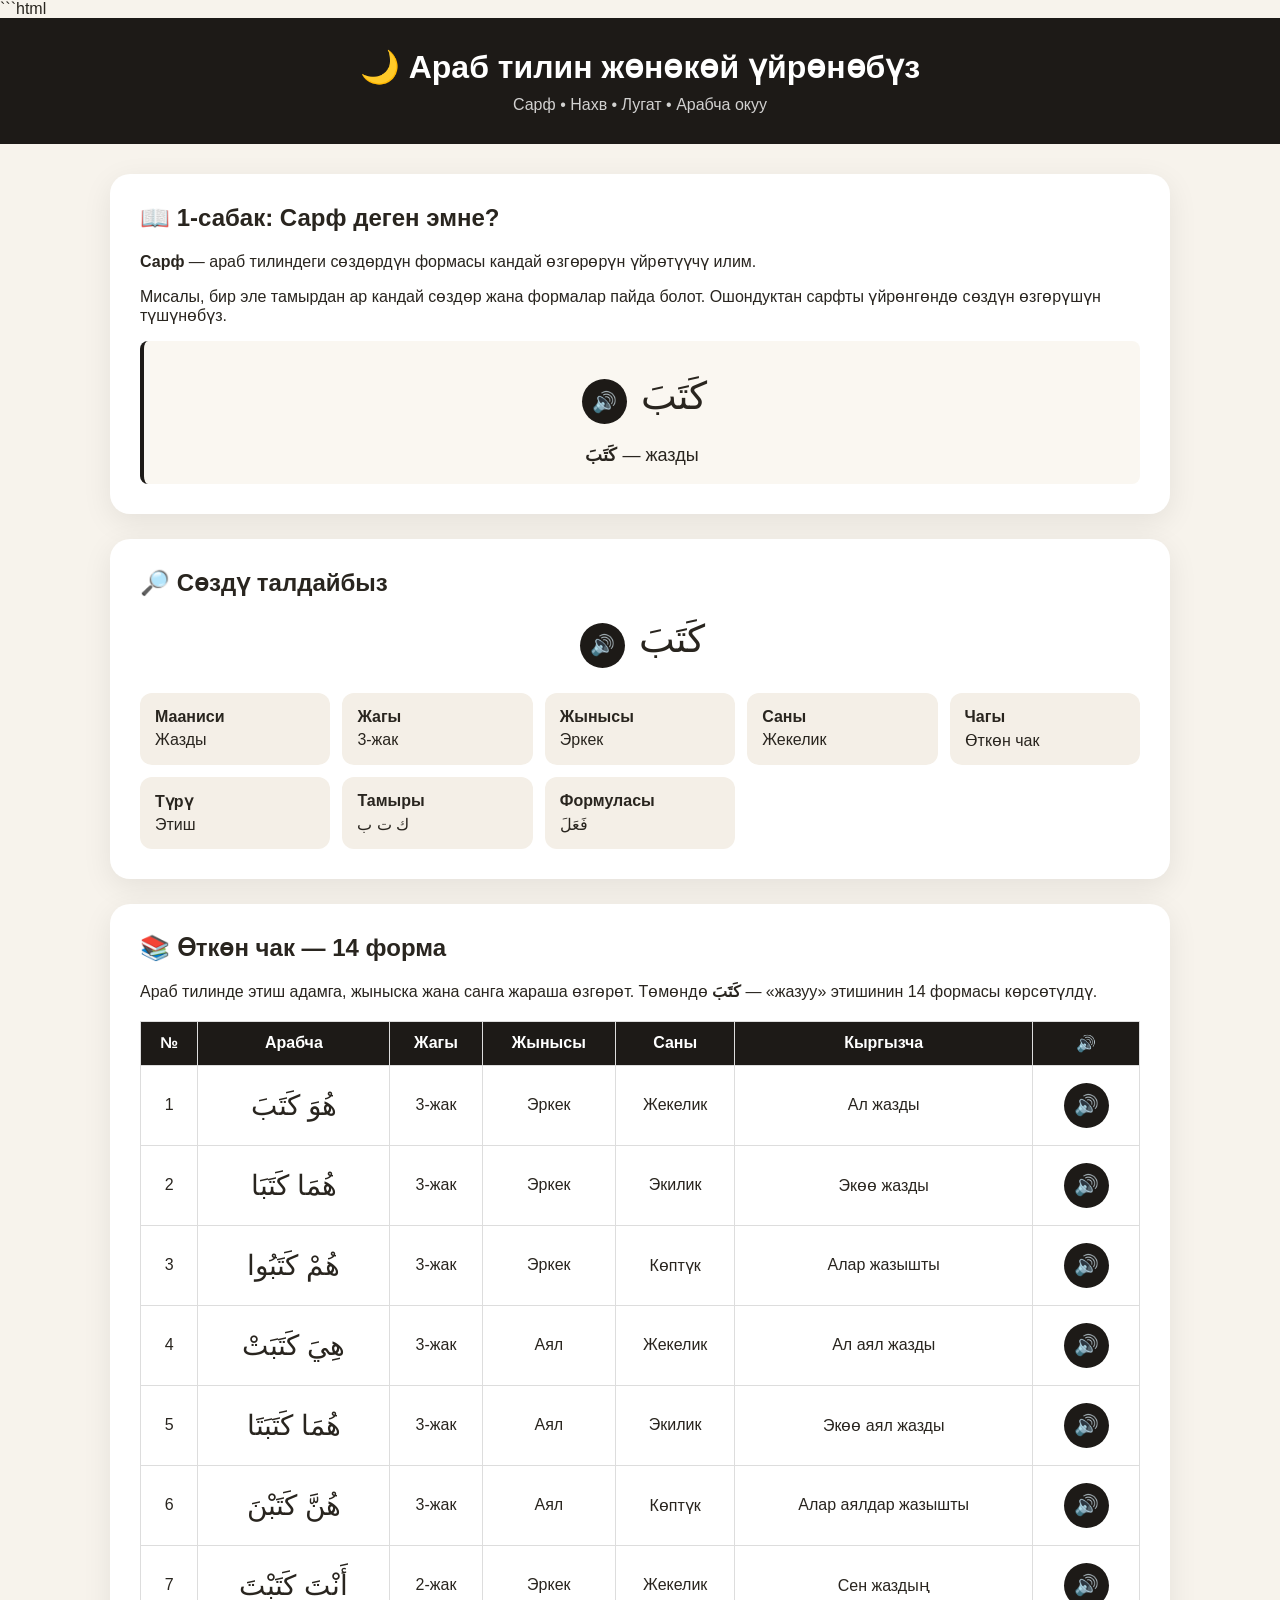
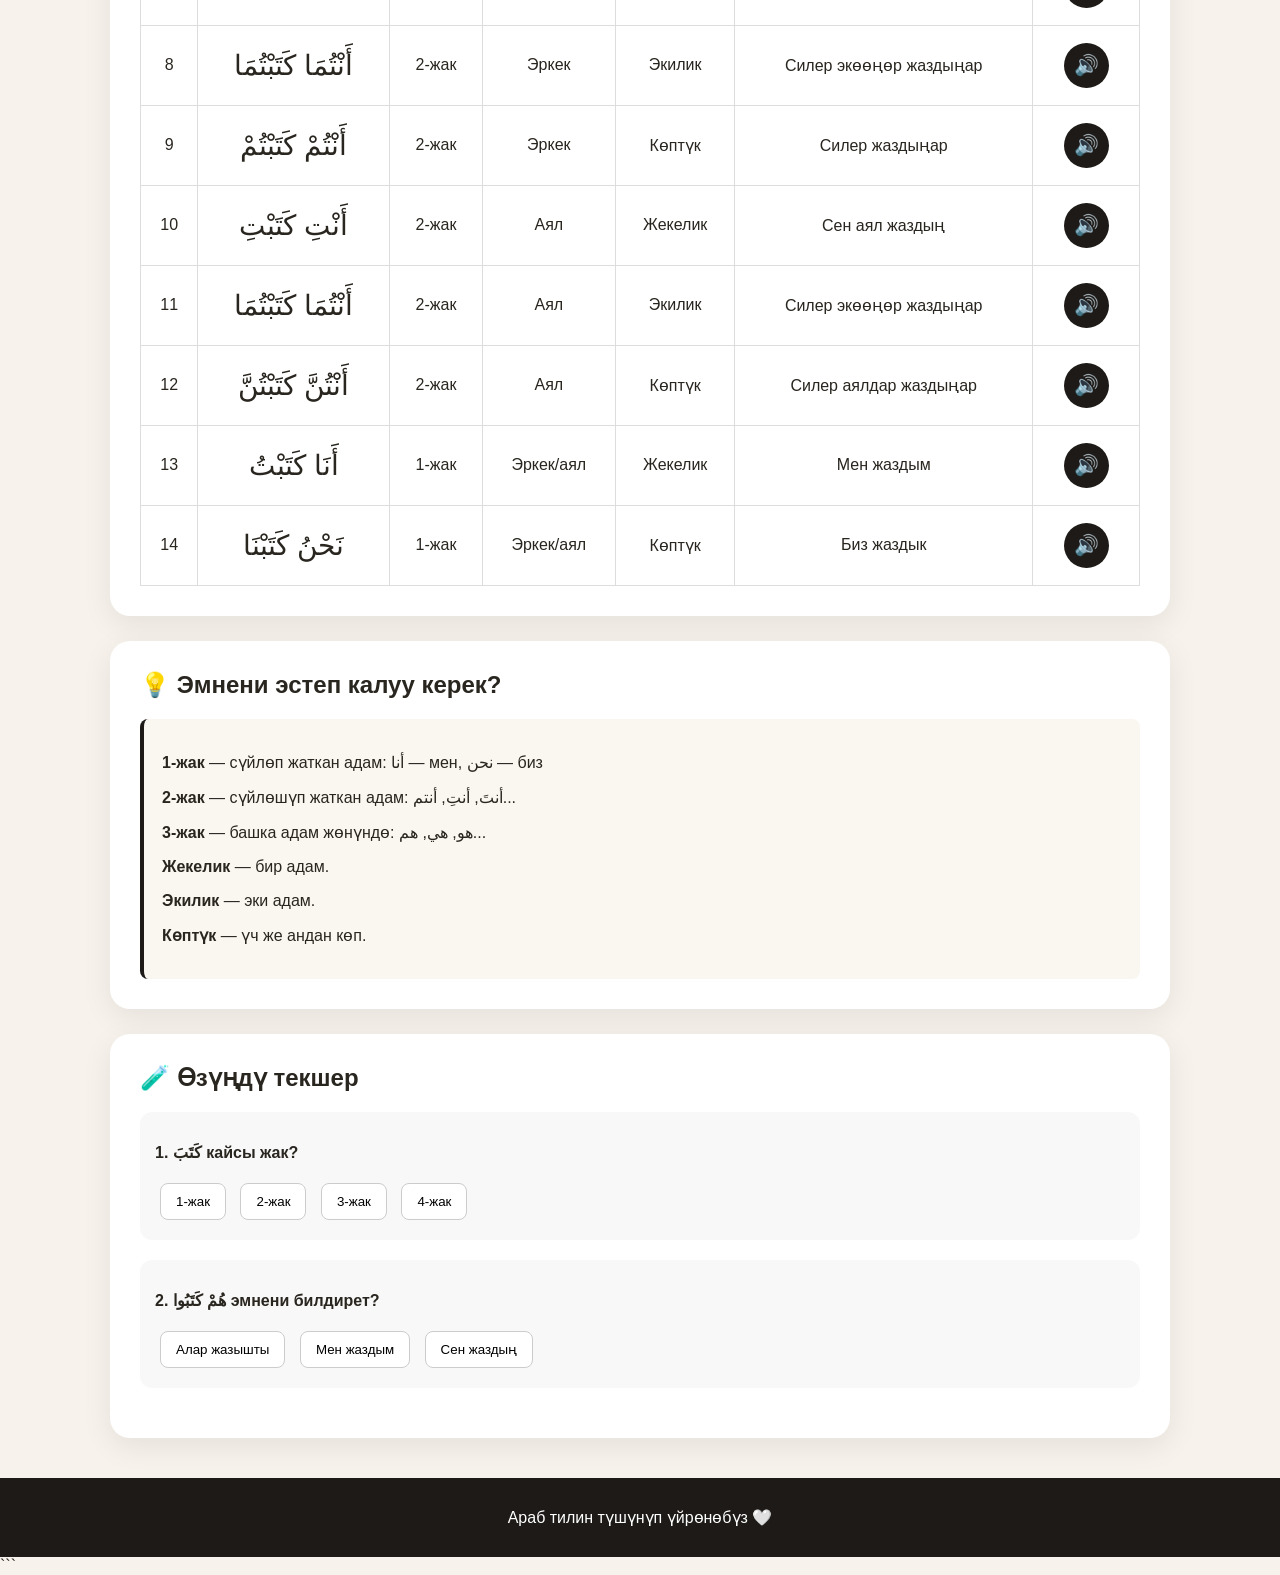
==== commit 05d82af7: "sdfghj" ====
--- a/index.html
+++ b/index.html
@@ -1,776 +1,629 @@
+```html
 <!DOCTYPE html>
 <html lang="ky">
-
 <head>
-    <meta charset="utf-8">
-    <meta name="viewport" content="width=device-width,initial-scale=1">
-    <title>SAMARA ACADEMY — أكاديمية سامارا</title>
-    <link
-        href="https://fonts.googleapis.com/css2?family=Cormorant+Garamond:wght@500;700&family=Inter:wght@400;500;600&family=Amiri:wght@400;700&display=swap"
-        rel="stylesheet">
+    <meta charset="UTF-8">
+    <meta name="viewport" content="width=device-width, initial-scale=1.0">
+
+    <title>Араб тили — Сарф сабагы</title>
+
     <style>
-        :root {
-            --navy: #0a1428;
-            --em: #0b4a3c;
-            --cream: #f6efdf;
-            --champ: #e8d5a8;
-            --gold: #c9a24b;
-            --white: #fff
-        }
-
         * {
             box-sizing: border-box;
-            margin: 0
-        }
-
-        html {
-            scroll-behavior: smooth
         }
 
         body {
-            font-family: Inter, sans-serif;
-            color: var(--cream);
-            background: var(--navy);
-            overflow-x: hidden;
-            line-height: 1.6
-        }
-
-        body:before {
-            content: "";
-            position: fixed;
-            inset: 0;
-            z-index: -1;
-            opacity: .07;
-            background: repeating-conic-gradient(from 0deg at 50% 50%, var(--gold) 0 5deg, transparent 5deg 45deg) 0 0/70px 70px, radial-gradient(circle at 20% 10%, var(--em), transparent 60%)
-        }
-
-        h1,
-        h2,
-        h3 {
-            font-family: 'Cormorant Garamond', serif;
-            font-weight: 700
-        }
-
-        .ar {
-            font-family: Amiri, serif;
-            direction: rtl
+            margin: 0;
+            font-family: Arial, sans-serif;
+            background: #f7f3ec;
+            color: #29251f;
         }
 
         header {
-            position: sticky;
-            top: 0;
-            z-index: 50;
-            background: rgba(10, 20, 40, .82);
-            backdrop-filter: blur(14px);
-            border-bottom: 1px solid var(--gold)
-        }
-
-        .bar {
-            display: flex;
-            align-items: center;
-            gap: 14px;
-            padding: 10px 20px;
-            max-width: 1300px;
-            margin: auto
-        }
-
-        .logo {
-            font-family: 'Cormorant Garamond', serif;
+            background: #1d1a17;
+            color: white;
+            padding: 30px 20px;
+            text-align: center;
+        }
+
+        header h1 {
+            margin: 0 0 10px;
+            font-size: 32px;
+        }
+
+        header p {
+            margin: 0;
+            opacity: 0.8;
+        }
+
+        .container {
+            max-width: 1100px;
+            margin: 30px auto;
+            padding: 0 20px;
+        }
+
+        .lesson {
+            background: white;
+            border-radius: 20px;
+            padding: 30px;
+            margin-bottom: 25px;
+            box-shadow: 0 8px 30px rgba(0,0,0,0.08);
+        }
+
+        .lesson h2 {
+            margin-top: 0;
+        }
+
+        .arabic {
+            font-size: 38px;
+            direction: rtl;
+            text-align: center;
+            margin: 15px 0;
+            font-family: "Amiri", "Times New Roman", serif;
+        }
+
+        .meaning {
+            text-align: center;
+            font-size: 18px;
+        }
+
+        .speak {
+            border: none;
+            background: #1d1a17;
+            color: white;
+            border-radius: 50%;
+            width: 45px;
+            height: 45px;
+            cursor: pointer;
             font-size: 20px;
-            color: var(--champ);
-            line-height: 1.1;
-            cursor: pointer
-        }
-
-        .logo small {
+            margin: 5px;
+        }
+
+        .speak:hover {
+            transform: scale(1.08);
+        }
+
+        .info {
+            display: grid;
+            grid-template-columns: repeat(auto-fit, minmax(180px, 1fr));
+            gap: 12px;
+            margin-top: 20px;
+        }
+
+        .info-card {
+            background: #f4efe7;
+            padding: 15px;
+            border-radius: 12px;
+        }
+
+        .info-card strong {
             display: block;
-            font-family: Amiri;
-            font-size: 15px;
-            color: var(--gold)
-        }
-
-        nav {
-            display: flex;
-            gap: 2px;
-            flex: 1;
-            flex-wrap: wrap
-        }
-
-        nav a {
-            padding: 6px 9px;
-            border-radius: 20px;
-            font-size: 13px;
+            margin-bottom: 5px;
+        }
+
+        table {
+            width: 100%;
+            border-collapse: collapse;
+            margin-top: 20px;
+        }
+
+        th, td {
+            border: 1px solid #ddd;
+            padding: 12px;
+            text-align: center;
+        }
+
+        th {
+            background: #1d1a17;
+            color: white;
+        }
+
+        .table-arabic {
+            font-size: 28px;
+            direction: rtl;
+        }
+
+        .example {
+            background: #faf7f1;
+            padding: 18px;
+            border-left: 4px solid #1d1a17;
+            margin-top: 15px;
+            border-radius: 8px;
+        }
+
+        .test-question {
+            margin: 20px 0;
+            padding: 15px;
+            background: #f8f8f8;
+            border-radius: 12px;
+        }
+
+        button.answer {
+            padding: 10px 15px;
+            margin: 5px;
+            border: 1px solid #ccc;
+            border-radius: 8px;
+            background: white;
             cursor: pointer;
-            color: var(--cream)
-        }
-
-        nav a:hover,
-        nav a.on {
-            background: var(--gold);
-            color: var(--navy)
-        }
-
-        select,
-        input,
-        textarea,
-        button {
-            font: inherit
-        }
-
-        select {
-            background: var(--navy);
-            color: var(--cream);
-            border: 1px solid var(--gold);
-            border-radius: 8px;
-            padding: 5px
-        }
-
-        #burger {
-            display: none;
-            background: none;
-            border: 1px solid var(--gold);
-            color: var(--gold);
-            border-radius: 8px;
-            font-size: 20px;
-            padding: 2px 10px
-        }
-
-        .srch {
-            padding: 0 20px 10px;
-            max-width: 1300px;
-            margin: auto
-        }
-
-        .srch input {
-            width: 100%;
-            padding: 9px 16px;
-            border-radius: 25px;
-            border: 1px solid var(--gold);
-            background: rgba(255, 255, 255, .07);
-            color: var(--cream)
-        }
-
-        #res {
-            position: absolute;
-            left: 20px;
-            right: 20px;
-            max-width: 700px;
-            background: var(--navy);
-            border: 1px solid var(--gold);
-            border-radius: 12px;
-            display: none;
-            max-height: 300px;
-            overflow: auto
-        }
-
-        #res div {
-            padding: 8px 14px;
-            cursor: pointer;
-            border-bottom: 1px solid #ffffff18
-        }
-
-        #res div:hover {
-            background: var(--em)
-        }
-
-        main {
-            max-width: 1200px;
-            margin: auto;
-            padding: 24px 18px 60px
-        }
-
-        .view {
-            display: none
-        }
-
-        .view.on {
-            display: block;
-            animation: in .5s
-        }
-
-        @keyframes in {
-            from {
-                opacity: 0;
-                transform: translateY(14px)
+        }
+
+        button.answer:hover {
+            background: #eee;
+        }
+
+        #result {
+            margin-top: 15px;
+            font-weight: bold;
+        }
+
+        footer {
+            text-align: center;
+            padding: 30px;
+            background: #1d1a17;
+            color: white;
+            margin-top: 40px;
+        }
+
+        @media (max-width: 600px) {
+            header h1 {
+                font-size: 25px;
             }
-        }
-
-        .hero {
-            min-height: 78vh;
-            display: grid;
-            place-items: center;
-            text-align: center;
-            position: relative;
-            border-radius: 28px;
-            overflow: hidden;
-            padding: 40px 20px;
-            background: radial-gradient(circle at 30% 20%, #0f6b57aa, transparent 55%), radial-gradient(circle at 80% 80%, #c9a24b33, transparent 50%), linear-gradient(160deg, #0a1428, #08261f);
-            border: 1px solid #c9a24b66
-        }
-
-        .hero h1 {
-            font-size: clamp(32px, 6vw, 64px);
-            color: var(--champ);
-            max-width: 850px;
-            line-height: 1.1
-        }
-
-        .hero .ar {
-            font-size: clamp(28px, 5vw, 48px);
-            color: var(--gold);
-            margin: 18px 0;
-            text-shadow: 0 0 30px #c9a24b88
-        }
-
-        .fl {
-            position: absolute;
-            font-family: Amiri;
-            color: var(--gold);
-            opacity: .18;
-            font-size: 60px;
-            animation: fl 9s ease-in-out infinite
-        }
-
-        @keyframes fl {
-            50% {
-                transform: translateY(-30px) rotate(8deg)
+
+            .lesson {
+                padding: 20px;
             }
-        }
-
-        .dot {
-            position: absolute;
-            width: 4px;
-            height: 4px;
-            border-radius: 50%;
-            background: var(--gold);
-            box-shadow: 0 0 8px var(--gold);
-            animation: fl 6s infinite
-        }
-
-        .btn {
-            display: inline-block;
-            padding: 12px 26px;
-            border-radius: 30px;
-            border: 1px solid var(--gold);
-            background: none;
-            color: var(--champ);
-            cursor: pointer;
-            margin: 6px;
-            transition: .3s
-        }
-
-        .btn.gold,
-        .btn:hover {
-            background: linear-gradient(135deg, #e8d5a8, #c9a24b);
-            color: var(--navy);
-            box-shadow: 0 0 20px #c9a24b66
-        }
-
-        .grid {
-            display: grid;
-            grid-template-columns: repeat(auto-fill, minmax(230px, 1fr));
-            gap: 16px;
-            margin: 18px 0
-        }
-
-        .card {
-            background: rgba(255, 255, 255, .06);
-            backdrop-filter: blur(8px);
-            border: 1px solid #c9a24b66;
-            border-radius: 18px;
-            padding: 18px;
-            cursor: pointer;
-            transition: .3s;
-            box-shadow: 0 8px 30px #0006
-        }
-
-        .card:hover {
-            transform: translateY(-4px);
-            border-color: var(--gold)
-        }
-
-        .card .ar {
-            font-size: 30px;
-            color: var(--gold)
-        }
-
-        .card.done {
-            background: #0b4a3c99
-        }
-
-        h2 {
-            font-size: 34px;
-            color: var(--champ);
-            margin: 26px 0 6px
-        }
-
-        .sub {
-            opacity: .8;
-            margin-bottom: 10px
-        }
-
-        #modal {
-            position: fixed;
-            inset: 0;
-            background: #000b;
-            z-index: 100;
-            display: none;
-            place-items: center;
-            padding: 14px
-        }
-
-        #modal.on {
-            display: grid
-        }
-
-        .box {
-            background: linear-gradient(160deg, #0d1e3a, #0a2f27);
-            border: 1px solid var(--gold);
-            border-radius: 22px;
-            max-width: 720px;
-            width: 100%;
-            max-height: 92vh;
-            overflow: auto;
-            padding: 26px
-        }
-
-        .box .ex {
-            background: #ffffff10;
-            border-radius: 12px;
-            padding: 12px;
-            margin: 8px 0
-        }
-
-        .box .ex .ar {
-            font-size: 28px;
-            color: var(--champ)
-        }
-
-        .x {
-            float: right;
-            background: none;
-            border: 0;
-            color: var(--gold);
-            font-size: 26px;
-            cursor: pointer
-        }
-
-        input.t,
-        textarea {
-            width: 100%;
-            padding: 11px;
-            border-radius: 12px;
-            border: 1px solid var(--gold);
-            background: #ffffff12;
-            color: var(--cream);
-            margin: 8px 0
-        }
-
-        .ok {
-            color: #7be0a8
-        }
-
-        .no {
-            color: #ff9d9d
-        }
-
-        .bar2 {
-            height: 12px;
-            background: #ffffff18;
-            border-radius: 8px;
-            overflow: hidden
-        }
-
-        .bar2 i {
-            display: block;
-            height: 100%;
-            width: 0;
-            background: linear-gradient(90deg, var(--em), var(--gold));
-            transition: width 1.2s
-        }
-
-        .opt {
-            display: block;
-            width: 100%;
-            text-align: left;
-            margin: 6px 0
-        }
-
-        .img {
-            height: 150px;
-            border-radius: 14px;
-            background: linear-gradient(135deg, var(--em), var(--navy)) center/cover;
-            border: 1px solid var(--gold);
-            position: relative;
-            display: flex;
-            align-items: flex-end;
-            justify-content: center;
-            gap: 4px;
-            padding: 6px
-        }
-
-        .img button {
-            font-size: 11px;
-            padding: 3px 8px;
-            border-radius: 10px;
-            border: 0;
-            background: #000a;
-            color: var(--champ);
-            cursor: pointer
-        }
-
-        footer {
-            border-top: 1px solid var(--gold);
-            text-align: center;
-            padding: 30px 16px;
-            background: #06101f
-        }
-
-        footer a {
-            margin: 0 8px;
-            color: var(--champ);
-            cursor: pointer;
-            font-size: 14px
-        }
-
-        .daily {
-            text-align: center;
-            padding: 30px
-        }
-
-        .daily .ar {
-            font-size: 64px;
-            color: var(--gold)
-        }
-
-        @media(max-width:1020px) {
-            #burger {
-                display: block;
-                margin-left: auto
+
+            .arabic {
+                font-size: 32px;
             }
 
-            nav {
-                display: none;
-                position: absolute;
-                top: 100%;
-                left: 0;
-                right: 0;
-                background: var(--navy);
-                padding: 12px;
-                flex-direction: column
-            }
-
-            nav.open {
-                display: flex
-            }
-        }
-
-        @media(prefers-reduced-motion:reduce) {
-            * {
-                animation: none !important
+            table {
+                font-size: 13px;
             }
         }
     </style>
 </head>
 
 <body>
-    <header>
-        <div class="bar">
-            <div class="logo" onclick="go('home')">SAMARA ACADEMY<small class="ar">أكاديمية سامارا</small></div>
-            <nav id="nav"></nav>
-            <select id="lang" onchange="setLang(this.value)">
-                <option value="ky">🌐 Кыргызча</option>
-                <option value="ru">Русский</option>
-                <option value="en">English</option>
-            </select>
-            <button id="burger" onclick="nav.classList.toggle('open')">☰</button>
+
+<header>
+    <h1>🌙 Араб тилин жөнөкөй үйрөнөбүз</h1>
+    <p>Сарф • Нахв • Лугат • Арабча окуу</p>
+</header>
+
+<div class="container">
+
+    <!-- 1-САБАК -->
+    <section class="lesson">
+
+        <h2>📖 1-сабак: Сарф деген эмне?</h2>
+
+        <p>
+            <strong>Сарф</strong> — араб тилиндеги сөздөрдүн формасы кандай
+            өзгөрөрүн үйрөтүүчү илим.
+        </p>
+
+        <p>
+            Мисалы, бир эле тамырдан ар кандай сөздөр жана формалар пайда болот.
+            Ошондуктан сарфты үйрөнгөндө сөздүн өзгөрүшүн түшүнөбүз.
+        </p>
+
+        <div class="example">
+
+            <div class="arabic">
+                كَتَبَ
+                <button class="speak" onclick="speakArabic('كَتَبَ')">🔊</button>
+            </div>
+
+            <div class="meaning">
+                <strong>كَتَبَ</strong> — жазды
+            </div>
+
         </div>
-        <div class="srch"><input id="q" oninput="search(this.value)" data-ph="search">
-            <div id="res"></div>
+
+    </section>
+
+
+    <!-- СӨЗДҮН ТАЛДООСУ -->
+    <section class="lesson">
+
+        <h2>🔎 Сөздү талдайбыз</h2>
+
+        <div class="arabic">
+            كَتَبَ
+            <button class="speak" onclick="speakArabic('كَتَبَ')">🔊</button>
         </div>
-    </header>
-    <main id="main"></main>
-    <footer>
-        <h3>SAMARA ACADEMY</h3>
-        <div class="ar" style="font-size:22px;color:var(--gold)">أكاديمية سامارا</div>
-        <p data-t="foot" style="margin:8px"></p>
-        <div id="flinks"></div>
-        <div style="margin-top:10px"><a href="#">Telegram</a><a href="#">YouTube</a><a href="#">Instagram</a></div>
-    </footer>
-    <div id="modal" onclick="if(event.target==this)closeM()">
-        <div class="box" id="mbox"></div>
-    </div>
-
-    <script>
-        // ===== EDIT MENU TEXT HERE ===== (key: [Кыргызча, Русский, English])
-        const T = {
-            home: ["Башкы бет", "Главная", "Home"], sarf: ["Сарф", "Сарф", "Sarf"], nahw: ["Нахву", "Нахв", "Nahw"], lugat: ["Лугат", "Лексика", "Vocabulary"],
-            tajweed: ["Тажвид", "Таджвид", "Tajweed"], quran: ["Куран мисалдары", "Примеры из Корана", "Quran examples"], practice: ["Практика", "Практика", "Practice"],
-            test: ["Тест", "Тест", "Test"], help: ["Жардам", "Помощь", "Help"], progress: ["Менин прогрессим", "Мой прогресс", "My progress"],
-            h1: ["Араб тилин үйрөнүү — Куранды түшүнүүгө карай жол.", "Изучение арабского — путь к пониманию Корана.", "Learn Arabic — the way to understand the Qur'an."],
-            sub: ["Нөлдөн баштап араб тилин жөнөкөй тил менен үйрөн.", "Учите арабский с нуля простыми словами.", "Learn Arabic from zero in plain words."],
-            start: ["Окууну баштоо", "Начать обучение", "Start learning"], see: ["Сабактарды көрүү", "Смотреть уроки", "View lessons"],
-            search: ["Сабак, сөз же тема издеңиз...", "Урок, слово или тема...", "Search lesson, word or topic..."],
-            foot: ["Араб тилин үйрөнүү — Куранды түшүнүүгө карай кадам.", "Изучение арабского — шаг к пониманию Корана.", "Learn Arabic — a step toward understanding the Qur'an."],
-            daily: ["Бүгүнкү сөз", "Слово дня", "Word of the day"], newword: ["Жаңы сөз", "Новое слово", "New word"],
-            check: ["Өзүм текшерем", "Проверяю себя", "Check myself"], done: ["✅ Сабак бүттү", "✅ Урок пройден", "✅ Lesson done"],
-            prev: ["← Мурунку", "← Назад", "← Previous"], next: ["Кийинки →", "Далее →", "Next →"],
-            ok: ["✅ Туура!", "✅ Верно!", "✅ Correct!"], bad: ["❌ Кайра аракет кылып көр.", "❌ Попробуй ещё раз.", "❌ Try again."],
-            answer: ["Туура жооп", "Правильный ответ", "Correct answer"], checkbtn: ["Текшерүү", "Проверить", "Check"],
-            yours: ["Жообуңду жаз", "Напиши ответ", "Type your answer"], listen: ["🔊 Угуу", "🔊 Слушать", "🔊 Listen"],
-            ask: ["Суроо берүү", "Задать вопрос", "Ask a question"], send: ["Жөнөтүү", "Отправить", "Send"],
-            score: ["Сенин упайың", "Твой результат", "Your score"], again: ["Кайра башта", "Заново", "Restart"],
-            courses: ["Курстар", "Курсы", "Courses"], images: ["Менин сүрөттөрүм", "Мои картинки", "My images"], addimg: ["Сүрөт кошуу", "Добавить фото", "Add image"],
-            choose: ["Сүрөттү тандоо", "Выбрать", "Choose image"], del: ["Өчүрүү", "Удалить", "Delete"], change: ["Алмаштыруу", "Заменить", "Change"],
-            lessons: ["сабак", "уроков", "lessons"], none: ["Табылган жок", "Не найдено", "Nothing found"]
-        };
-        let L = localStorage.lang || "ky", li = () => ["ky", "ru", "en"].indexOf(L);
-        const t = k => T[k][li()];
-        const NAV = ["home", "sarf", "nahw", "lugat", "tajweed", "quran", "practice", "test", "help", "progress"];
-
-        // ===== EDIT LESSONS HERE =====
-        // Each lesson: [title, simple explanation (KG), explanation (RU), arabic example, translation, practice question, answer variants]
-        const COURSES = {
-            sarf: {
-                name: "صرف — САРФ", desc: "Сөздүн түзүлүшүн жана өзгөрүшүн үйрөнөбүз.", lessons: [
-                    ["1-сабак — Сарф деген эмне?", "Сарф — сөздүн түзүлүшүн жана өзгөрүшүн үйрөнгөн илим. Бир тамырдан көп сөз чыгат.", "Сарф — наука об изменении и образовании слов от одного корня.", "كَتَبَ ← كِتَابٌ ← كَاتِبٌ", "Жазды ← китеп ← жазуучу", "كتب тамырынан «жазуу» маанисиндеги сөздөр чыгат. Тамыр канча тамгадан турат?", ["3", "уч", "три", "үч"]],
-                    ["2-сабак — Мизан", "Мизан — өлчөм. Араб сөздөрүн ف-ع-ل тамгалары менен өлчөйбүз: ф=1-тамга, ъ=2-тамга, л=3-тамга.", "Мизан — «весы». Любое слово меряем корнем ف-ع-ل.", "كَتَبَ = فَعَلَ", "كتب мизан боюнча فعل", "كتب сөзүндө 1-тамга мизанда кайсы тамгага туура келет?", ["ф", "ف", "fa", "f", "фа"]],
-                    ["3-сабак — فَعَلَ", "فَعَلَ — өткөн чактагы жөнөкөй феъл: «кылды».", "فَعَلَ — глагол прошедшего времени: «сделал».", "فَعَلَ، كَتَبَ، ذَهَبَ", "кылды, жазды, барды", "ذَهَبَ деген эмне?", ["барды", "пошёл", "ушел", "ушёл", "went", "zahaba"]],
-                    ["4-сабак — فَاعِلٌ", "فَاعِلٌ — иштин аткаруучусу (кыймылдаган адам).", "فَاعِلٌ — тот, кто делает действие.", "كَاتِبٌ، عَالِمٌ", "жазуучу, окумуштуу", "كَاتِبٌ деген эмне?", ["жазуучу", "писатель", "writer", "katib", "катиб"]],
-                    ["5-сабак — مَفْعُولٌ", "مَفْعُولٌ — иш кимге/эмнеге жасалды.", "مَفْعُولٌ — то, над чем совершили действие.", "مَكْتُوبٌ", "жазылган", "مَكْتُوبٌ деген эмне?", ["жазылган", "написанное", "написано", "written", "maktub", "мактуб"]],
-                    ["6-сабак — Феъл", "Феъл — иш-аракет жана убакыт көрсөткөн сөз.", "Глагол — слово, обозначающее действие и время.", "يَكْتُبُ", "жазат", "يَكْتُبُ — кайсы чак?", ["азыркы", "настоящее", "present", "hazir", "азыр"]],
-                    ["7-сабак — Исм", "Исм — зат, адам же нерсенин аты.", "Исм — имя существительное.", "بَيْتٌ", "үй", "بَيْتٌ деген эмне?", ["уй", "үй", "дом", "house", "bayt", "бейт"]],
-                    ["8-сабак — Масдар", "Масдар — иштин аты: «жазуу», «окуу».", "Масдар — отглагольное имя: «письмо», «чтение».", "كِتَابَةٌ", "жазуу", "كِتَابَةٌ деген эмне?", ["жазуу", "письмо", "writing", "kitaba", "китаба"]],
-                    ["9-сабак — 14 формула", "Феъл 14 формада өзгөрөт: ал, алар, сен, мен, биз… Ар бир жактын өз формасы бар.", "Глагол изменяется по 14 формам (лица, число, род).", "كَتَبَ، كَتَبَتْ، كَتَبُوا", "ал жазды, ал(аял) жазды, алар жазды", "14 формула канча форма?", ["14", "он төрт", "четырнадцать", "fourteen"]],
-                    ["10-сабак — Практика", "Бардык өткөн сабактарды кайталайбыз.", "Повторяем всё пройденное.", "كَاتِبٌ — مَكْتُوبٌ — كِتَابٌ", "жазуучу — жазылган — китеп", "كِتَابٌ деген эмне?", ["китеп", "kitap", "книга", "book", "kitab"]]]
-            },
-            nahw: {
-                name: "نحو — НАХВУ", desc: "Сөздөрдүн сүйлөмдө кандай байланышарын үйрөнөбүз.", lessons: [
-                    ["1-сабак — Нахву деген эмне?", "Нахву — сөздөр сүйлөмдө кантип байланыша турганын үйрөнгөн илим.", "Нахв — наука о связи слов в предложении.", "ذَهَبَ الْوَلَدُ", "Бала барды", "Нахву эмнени үйрөтөт?", ["сүйлөм", "предложение", "sentence", "суйлом"]],
-                    ["2-сабак — Сүйлөм деген эмне?", "Сүйлөм — толук ой билдирген сөздөр тобу.", "Предложение — группа слов с законченной мыслью.", "الْوَلَدُ مُجْتَهِدٌ", "Бала эмгекчил", "Сүйлөм эмне билдирет?", ["ой", "мысль", "thought", "идея"]],
-                    ["3-сабак — Исм", "Исм — зат атооч. Мисалы: كِتَابٌ.", "Исм — имя. Например: كِتَابٌ.", "كِتَابٌ، قَلَمٌ", "китеп, калем", "قَلَمٌ деген эмне?", ["калем", "ручка", "pen", "qalam", "каләм"]],
-                    ["4-сабак — Феъл", "Феъл — иш-аракет: كَتَبَ.", "Феъл — глагол.", "كَتَبَ، قَرَأَ", "жазды, окуду", "قَرَأَ деген эмне?", ["окуду", "читал", "прочитал", "read", "qaraa"]],
-                    ["5-сабак — Харф", "Харф — байланыштыргыч сөз: فِي، مِنْ، إِلَى.", "Харф — частица: فِي، مِنْ، إِلَى.", "فِي الْبَيْتِ", "үйдө", "فِي деген эмне?", ["ичинде", "в", "in", "fi", "фи", "-да"]],
-                    ["6-сабак — Мубтада", "Мубтада — сүйлөмдүн башындагы «ким/эмне».", "Мубтада — подлежащее номинального предложения.", "الْكِتَابُ جَدِيدٌ", "Китеп жаңы", "Мубтада кайсы сөз: الْكِتَابُ جَدِيدٌ?", ["китеп", "الكتاب", "книга", "kitab", "book"]],
-                    ["7-сабак — Хабар", "Хабар — мубтада жөнүндө айтылган маалымат.", "Хабар — сказуемое: что сказано о мубтада.", "الْكِتَابُ جَدِيدٌ", "Китеп жаңы", "Хабар кайсы сөз?", ["жаңы", "новый", "new", "jadid", "жадид", "جديد"]],
-                    ["8-сабак — Фаил", "Фаил — ишти аткарган. Ал дайыма марфуъ.", "Фаил — тот, кто совершил действие.", "كَتَبَ الطَّالِبُ", "Студент жазды", "Фаил кайсы сөз?", ["студент", "талиб", "ученик", "student", "толиб", "الطالب"]],
-                    ["9-сабак — Мафъул", "Мафъул — иш кимге/эмнеге багытталды. Ал мансуб.", "Мафъул — объект действия.", "قَرَأَ الْوَلَدُ الْكِتَابَ", "Бала китепти окуду", "Мафъул кайсы сөз?", ["китеп", "книга", "book", "kitab", "الكتاب"]],
-                    ["10-сабак — Жөнөкөй сүйлөмдөр", "Исмий сүйлөм — исмден башталат, феълий сүйлөм — феълден.", "Именное начинается с имени, глагольное — с глагола.", "ذَهَبَ مُحَمَّدٌ إِلَى الْمَدْرَسَةِ", "Мухаммад мектепке барды", "ذَهَبَ… кандай сүйлөм?", ["феълий", "глагольное", "verbal", "feli", "глагольное"]],
-                    ["11-сабак — Практика", "Кайталоо: исм, феъл, харф.", "Повторение: исм, феъл, харф.", "كِتَابٌ — كَتَبَ — فِي", "китеп — жазды — ичинде", "كَتَبَ — исм, феъл же харф?", ["феъл", "глагол", "verb", "fail"]]]
-            },
-            tajweed: {
-                name: "تجويد — ТАЖВИД", desc: "Куранды туура окуунун эрежелери.", lessons: [
-                    ["1-сабак — Тажвид деген эмне?", "Тажвид — Куранды ар тамганын ордунан, туура окуу.", "Таджвид — правильное чтение Корана.", "الْحَمْدُ لِلَّهِ", "Мактоо Аллахка", "Тажвид эмнеге керек?", ["туура окуу", "правильно читать", "correct reading"]],
-                    ["2-сабак — Махраж", "Махраж — тамга чыккан жер: тамак, тил, эриндер.", "Махридж — место выхода буквы.", "ب (эриндер)", "", "ب тамгасы кайсы жерден чыгат?", ["эриндер", "губы", "lips", "эрин"]],
-                    ["3-сабак — Сыфат", "Сыфат — тамганын сапаты: жоон, ичке, күчтүү.", "Сыфат — качество звука.", "ص (жоон)", "", "ص жоон же ичке?", ["жоон", "толстая", "тяжелая", "heavy"]],
-                    ["4-сабак — Нун сакина", "Нун сакина — оозу жок ن. 4 эреже: изхар, идгам, ихфа, икълаб.", "Нун сакина — ن без огласовки.", "مِنْ بَعْدِ", "", "Нун сакинанын канча эрежеси бар?", ["4", "төрт", "четыре", "four"]],
-                    ["5-сабак — Танвин", "Танвин — сөздүн аягындагы «ун, ан, ин».", "Танвин — нунация: ун, ан, ин.", "كِتَابٌ", "", "Танвин канча түр?", ["3", "уч", "три", "үч"]],
-                    ["6-сабак — Мим сакина", "Мим сакина — оозу жок م.", "Мим сакина — م без огласовки.", "هُمْ بِهِ", "", "مْ — бул кайсы тамга?", ["мим", "м", "mim", "мим сакина"]],
-                    ["7-сабак — Мадд", "Мадд — үндүүнү узартуу.", "Мадд — удлинение.", "قَالَ", "Айтты", "Мадд эмне кылат?", ["узартат", "удлиняет", "lengthens", "узартуу"]],
-                    ["8-сабак — Калкала", "Калкала — ق ط ب ج د тамгаларын титиретип окуу.", "Калкала — вибрация букв ق ط ب ج د.", "أَحَدٌ", "", "Калкала тамгалары канча?", ["5", "беш", "пять", "five"]],
-                    ["9-сабак — Идгам", "Идгам — нун сакина менен кийинки тамга биригет.", "Идгам — слияние.", "مَنْ يَقُولُ", "", "Идгам эмне?", ["кошулуу", "слияние", "merge", "биригүү"]],
-                    ["10-сабак — Ихфа", "Ихфа — ныкты жашыруу, мурун аркылуу окуу.", "Ихфа — скрытое произношение.", "مِنْ قَبْلِ", "", "Ихфа эмне?", ["жашыруу", "скрытие", "hiding", "скрытое"]],
-                    ["11-сабак — Изхар", "Изхар — ачык, так окуу.", "Изхар — чёткое произношение.", "مِنْ أَحَدٍ", "", "Изхар эмне?", ["ачык", "чётко", "clear", "так", "ясно"]]]
-            }
-        };
-
-        // ===== EDIT VOCABULARY HERE =====
-        // [arabic, transliteration, Kyrgyz, Russian, example (arabic), example meaning, category]
-        const VOCAB = [
-            ["أُمٌّ", "umm", "эне", "мама", "أُمِّي طَيِّبَةٌ", "Энем жакшы", "Үй-бүлө"],
-            ["أَبٌ", "ab", "ата", "отец", "أَبِي هُنَا", "Атам бул жерде", "Үй-бүлө"],
-            ["بَيْتٌ", "bayt", "үй", "дом", "الْبَيْتُ كَبِيرٌ", "Үй чоң", "Үй"],
-            ["بَابٌ", "bab", "эшик", "дверь", "افْتَحِ الْبَابَ", "Эшикти ач", "Үй"],
-            ["كِتَابٌ", "kitab", "китеп", "книга", "كِتَابٌ جَدِيدٌ", "Жаңы китеп", "Мектеп"],
-            ["قَلَمٌ", "qalam", "калем", "ручка", "هَذَا قَلَمٌ", "Бул калем", "Мектеп"],
-            ["يَدٌ", "yad", "кол", "рука", "يَدِي نَظِيفَةٌ", "Колум таза", "Дене мүчөлөрү"],
-            ["خُبْزٌ", "khubz", "нан", "хлеб", "أُحِبُّ الْخُبْزَ", "Нанды жакшы көрөм", "Тамак-аш"],
-            ["مَاءٌ", "ma'", "суу", "вода", "مَاءٌ بَارِدٌ", "Муздак суу", "Тамак-аш"],
-            ["شُكْرًا", "shukran", "рахмат", "спасибо", "شُكْرًا جَزِيلًا", "Чоң рахмат", "Күнүмдүк сөздөр"],
-            ["السَّلَامُ عَلَيْكُمْ", "assalamu alaykum", "саламатсызбы", "мир вам", "السَّلَامُ عَلَيْكُمْ", "Ассалому алейкум", "Саламдашуу"],
-            ["كَبِيرٌ", "kabir", "чоң", "большой", "بَيْتٌ كَبِيرٌ", "Чоң үй", "Сын атоочтор"],
-            ["وَاحِدٌ", "wahid", "бир", "один", "وَاحِدٌ، اثْنَانِ", "Бир, эки", "Сандар"],
-            ["يَوْمٌ", "yawm", "күн", "день", "يَوْمٌ جَمِيلٌ", "Кооз күн", "Убакыт"],
-            ["رَحْمَةٌ", "rahma", "ырайым", "милость", "رَحْمَةُ اللَّهِ", "Аллахтын ырайымы", "Куранда көп кездешкен сөздөр"]];
-
-        // ===== EDIT QUESTIONS HERE =====
-        // Practice: [question, [accepted answers in any script], explanation]
-        const PRACTICE = [
-            ["كتاب деген эмне?", ["китеп", "kitap", "kitab", "книга", "book", "كتاب"], "كِتَابٌ — китеп."],
-            ["بيت деген эмне?", ["үй", "уй", "дом", "bayt", "house", "beyt"], "بَيْتٌ — үй."],
-            ["قلم деген эмне?", ["калем", "ручка", "qalam", "pen", "kalem"], "قَلَمٌ — калем."],
-            ["ماء деген эмне?", ["суу", "су", "вода", "water", "ma", "maa"], "مَاءٌ — суу."],
-            ["أم деген эмне?", ["эне", "мама", "umm", "mother", "ana"], "أُمٌّ — эне."]];
-        // Quiz: [question, [4 options], correct index]
-        const QUIZ = [
-            ["كِتَابٌ деген эмне?", ["Үй", "Китеп", "Калем", "Эшик"], 1],
-            ["بَيْتٌ деген эмне?", ["Суу", "Нан", "Үй", "Эне"], 2],
-            ["قَلَمٌ деген эмне?", ["Калем", "Эшик", "Ата", "Күн"], 0],
-            ["مَاءٌ деген эмне?", ["Нан", "Суу", "Китеп", "Кол"], 1],
-            ["أَبٌ деген эмне?", ["Эне", "Үй", "Ата", "Чоң"], 2],
-            ["يَوْمٌ деген эмне?", ["Түн", "Күн", "Бир", "Эшик"], 1],
-            ["شُكْرًا деген эмне?", ["Салам", "Рахмат", "Кечиресиз", "Жакшы"], 1],
-            ["كَبِيرٌ деген эмне?", ["Чоң", "Кичине", "Жаңы", "Кооз"], 0]];
-
-        // ===== EDIT QURAN EXAMPLES HERE =====
-        const QURAN = [
-            { ar: "بِسْمِ اللَّهِ الرَّحْمَٰنِ الرَّحِيمِ", tr: "Мээримдүү, Ырайымдуу Аллахтын атынан (баштайм).", words: "بِسْمِ — атынан · اللَّهِ — Аллах · الرَّحْمَٰنِ — Мээримдүү · الرَّحِيمِ — Ырайымдуу", sarf: "الرَّحْمَٰنِ жана الرَّحِيمِ — رحم тамырынан.", nahw: "بِ — харф; اسم — мажрур (бир тамга менен).", vocab: "رَحْمَةٌ — ырайым" },
-            { ar: "الْحَمْدُ لِلَّهِ رَبِّ الْعَالَمِينَ", tr: "Бардык мактоо — аалам Раббиси Аллахка.", words: "الْحَمْدُ — мактоо · لِلَّهِ — Аллахка · رَبِّ — Рабби · الْعَالَمِينَ — аалам", sarf: "الْحَمْدُ — масдар (حمد).", nahw: "الْحَمْدُ — мубтада; لِلَّهِ — хабар.", vocab: "رَبٌّ — Рабби" },
-            { ar: "اقْرَأْ بِاسْمِ رَبِّكَ", tr: "Раббиңдин аты менен оку.", words: "اقْرَأْ — оку · بِاسْمِ — ат менен · رَبِّكَ — Раббиң", sarf: "اقْرَأْ — буйрук формасы (قرأ).", nahw: "رَبِّكَ — мудаф, كَ — мудаф илейх.", vocab: "قَرَأَ — окуду" }];
-
-        // ===== EDIT HELP / FAQ HERE =====
-        const FAQ = [
-            ["Мен жаңы баштадым", "Башта Сарф 1-сабактан баштап, күнүнө 1 сабак окуй бер."],
-            ["Сарф деген эмне?", "Сарф — араб тилиндеги сөздүн түзүлүшүн жана өзгөрүшүн үйрөнгөн илим."],
-            ["Нахву деген эмне?", "Нахву — сөздөр сүйлөмдө кандай байланышарын үйрөнгөн илим."],
-            ["Фаил деген эмне?", "Фаил — ишти аткарган. Мисалы: كَتَبَ الطَّالِبُ — «жазган» студент (الطَّالِبُ) фаил."],
-            ["Араб сөздөрүн окуй албай жатам", "Тамгаларды бирден үйрөн, кыска үндүүлөрдү (фатха, касра, замма) көңүл бургуй."],
-            ["Тажвид боюнча суроо", "Тажвид — Куранды туура окуу. Махраж менен сыфатты баштан үйрөн."],
-            ["Тесттин жообун түшүнгөн жокмун", "Жооп менен кошо түшүндүрмө көрсөтүлөт. Кайра аракет кыл."]];
-
-        // ===== EDIT IMAGES HERE ===== (replace the CSS gradient in .img with your own url(...) or use the upload area)
-        const DEFAULT_IMGS = ["", "", ""];
-
-        // ===== NORMALIZATION / SYNONYMS =====
-        const CYR = { а: "a", б: "b", в: "v", г: "g", д: "d", е: "e", ё: "e", ж: "j", з: "z", и: "i", й: "i", к: "k", л: "l", м: "m", н: "n", о: "o", п: "p", р: "r", с: "s", т: "t", у: "u", ф: "f", х: "h", ц: "s", ч: "c", ш: "s", щ: "s", ы: "i", э: "e", ю: "u", я: "a", ү: "u", ө: "o", ң: "n", ъ: "", ь: "", ә: "a", ғ: "g", қ: "k" };
-        function norm(s) {
-            s = (s || "").toLowerCase().replace(/[\u064B-\u065F\u0670\u0640]/g, "").replace(/[أإآ]/g, "ا").replace(/ى/g, "ي").replace(/ة/g, "ه");
-            s = s.replace(/[.,!?;:()«»"'’\-–—_]/g, " ").replace(/\s+/g, " ").trim();
-            s = [...s].map(c => CYR[c] !== undefined ? CYR[c] : c).join("");
-            s = s.replace(/q/g, "k").replace(/c/g, "k").replace(/y/g, "i").replace(/w/g, "v").replace(/(.)\1+/g, "$1").replace(/[ou]/g, "u").replace(/[ei]/g, "i");
-            return s;
-        }
-        const isRight = (inp, list) => { const n = norm(inp); return n && list.some(a => norm(a) === n) };
-
-        // ===== STATE =====
-        let prog = JSON.parse(localStorage.prog || "{}"); let imgs = JSON.parse(localStorage.imgs || "[]");
-        const save = () => { localStorage.prog = JSON.stringify(prog); localStorage.imgs = JSON.stringify(imgs) };
-        const el = id => document.getElementById(id);
-        const nav = el("nav");
-        function buildNav() {
-            nav.innerHTML = NAV.map(k => `<a data-k="${k}" onclick="go('${k}')">${t(k)}</a>`).join("");
-            el("flinks").innerHTML = ["sarf", "nahw", "lugat", "tajweed", "quran", "help"].map(k => `<a onclick="go('${k}')">${t(k)}</a>`).join("");
-            document.querySelectorAll("[data-t]").forEach(e => e.textContent = t(e.dataset.t)); el("q").placeholder = t("search");
-        }
-        function setLang(v) { L = v; localStorage.lang = v; buildNav(); go(cur) }
-        let cur = "home";
-        function go(k) {
-            cur = k; nav.classList.remove("open"); el("res").style.display = "none";
-            nav.querySelectorAll("a").forEach(a => a.classList.toggle("on", a.dataset.k == k));
-            el("main").innerHTML = ({ home, sarf: () => course("sarf"), nahw: () => course("nahw"), tajweed: () => course("tajweed"), lugat, quran, practice, test, help, progress })[k]();
-            if (k == "progress") setTimeout(() => document.querySelectorAll(".bar2 i").forEach(b => b.style.width = b.dataset.w + "%"), 50);
-            window.scrollTo(0, 0); if (k == "test") startQuiz();
-        }
-        const speak = w => { try { const u = new SpeechSynthesisUtterance(w); u.lang = "ar-SA"; speechSynthesis.speak(u) } catch (e) { } };
-
-        // ===== HOME =====
-        let dw = 0;
-        function home() {
-            const fl = ["ك", "ت", "ب", "ع", "ل", "م"].map((c, i) => `<span class="fl" style="left:${8 + i * 16}%;top:${15 + (i % 3) * 28}%;animation-delay:${i}s">${c}</span>`).join("");
-            const dots = Array.from({ length: 18 }, (_, i) => `<i class="dot" style="left:${(i * 37) % 100}%;top:${(i * 53) % 100}%;animation-delay:${i * .4}s"></i>`).join("");
-            const w = VOCAB[dw % VOCAB.length];
-            return `<section class="hero">${fl}${dots}<div style="position:relative"><h1>${t("h1")}</h1><div class="ar">تَعَلَّمِ الْعَرَبِيَّةَ بِسُهُولَةٍ</div><p class="sub">${t("sub")}</p>
- <button class="btn gold" onclick="openL('sarf',0)">${t("start")}</button><button class="btn" onclick="document.getElementById('crs').scrollIntoView()">${t("see")}</button></div></section>
- <h2 id="crs">${t("courses")}</h2><div class="grid">${["sarf", "nahw", "tajweed"].map(k => `<div class="card" onclick="go('${k}')"><div class="ar">${COURSES[k].name.split(" — ")[0]}</div><h3>${COURSES[k].name.split(" — ")[1]}</h3><p>${COURSES[k].desc}</p><small>${COURSES[k].lessons.length} ${t("lessons")}</small></div>`).join("")}
- <div class="card" onclick="go('lugat')"><div class="ar">اللغة</div><h3>${t("lugat")}</h3><p>${VOCAB.length}+</p></div></div>
- <div class="card daily" onclick="speak('${w[0]}')"><h3>${t("daily")}</h3><div class="ar">${w[0]}</div><h3>${w[2]} · ${w[3]}</h3><p class="ar">${w[4]}</p><p>${w[5]}</p><button class="btn" onclick="event.stopPropagation();dw++;go('home')">${t("newword")}</button></div>
- <h2>${t("images")}</h2>${imgArea()}`;
-        }
-        // ===== IMAGES =====
-        function imgArea() {
-            const cards = imgs.map((s, i) => `<div class="img" style="background-image:url(${s})"><button onclick="pick(${i})">${t("change")}</button><button onclick="delImg(${i})">${t("del")}</button></div>`).join("");
-            return `<div class="grid">${cards}<div class="img"><button onclick="pick(-1)">${t("addimg")}</button></div></div>
- <input type="file" id="file" accept=".jpg,.jpeg,.png,.webp,image/jpeg,image/png,image/webp" style="display:none" onchange="onFile(this)"><div id="prev"></div>`;
-        }
-        let pi = -1;
-        const pick = i => { pi = i; el("file").click() };
-        function onFile(inp) {
-            const f = inp.files[0]; if (!f || !/image\/(jpeg|png|webp)/.test(f.type)) return;
-            const r = new FileReader(); r.onload = e => {
-                el("prev").innerHTML = `<div class="card"><img src="${e.target.result}" style="max-width:100%;border-radius:12px"><br><button class="btn gold" id="okimg">${t("choose")}</button></div>`;
-                el("okimg").onclick = () => { pi < 0 ? imgs.push(e.target.result) : imgs[pi] = e.target.result; try { save() } catch (x) { } go("home") }
-            }; r.readAsDataURL(f)
-        }
-        const delImg = i => { imgs.splice(i, 1); save(); go("home") };
-
-        // ===== COURSES / LESSONS =====
-        function course(k) {
-            const c = COURSES[k];
-            return `<h2><span class="ar">${c.name.split(" — ")[0]}</span> ${c.name.split(" — ")[1]}</h2><p class="sub">${c.desc}</p>
- <div class="grid">${c.lessons.map((l, i) => `<div class="card ${prog[k + i] ? "done" : ""}" onclick="openL('${k}',${i})"><h3>${l[0]}</h3>${prog[k + i] ? "<small>✅</small>" : ""}</div>`).join("")}</div>`
-        }
-        function openL(k, i) {
-            const c = COURSES[k], l = c.lessons[i];
-            el("mbox").innerHTML = `<button class="x" onclick="closeM()">×</button><h2>${l[0]}</h2><p>${l[1]}</p><p style="opacity:.8">🇷🇺 ${l[2]}</p>
- <div class="ex"><div class="ar">${l[3]}</div><small>${l[4]}</small> <button class="btn" onclick="speak('${l[3].split(/[ ،←—]/)[0]}')">${t("listen")}</button></div>
- <h3>${t("check")}</h3><p>${l[5]}</p><input class="t" id="ans" placeholder="${t("yours")}"><button class="btn gold" onclick="chk('${k}',${i})">${t("checkbtn")}</button><div id="fb"></div>
- <div style="display:flex;justify-content:space-between;margin-top:14px"><button class="btn" onclick="${i > 0 ? `openL('${k}',${i - 1})` : "closeM()"}">${t("prev")}</button><button class="btn" onclick="${i < c.lessons.length - 1 ? `openL('${k}',${i + 1})` : "closeM()"}">${t("next")}</button></div>`;
-            el("modal").classList.add("on")
-        }
-        function chk(k, i) {
-            const l = COURSES[k].lessons[i], ok = isRight(el("ans").value, l[6]);
-            el("fb").innerHTML = ok ? `<p class="ok">${t("ok")}</p><p>${t("done")}</p>` : `<p class="no">${t("bad")}</p><p>${t("answer")}: ${l[6][0]}</p>`;
-            if (ok) { prog[k + i] = 1; save() }
-        }
-        const closeM = () => { el("modal").classList.remove("on"); go(cur) };
-
-        // ===== VOCAB =====
-        function lugat() {
-            const cats = [...new Set(VOCAB.map(v => v[6]))];
-            return `<h2><span class="ar">اللغة</span> ${t("lugat")}</h2>` + cats.map(c => `<h3 style="margin-top:18px">${c}</h3><div class="grid">${VOCAB.filter(v => v[6] == c).map(v => `<div class="card"><div class="ar">${v[0]}</div><b>${v[1]}</b><p>${v[2]} · ${v[3]}</p><p class="ar" style="font-size:20px">${v[4]}</p><small>${v[5]}</small><br><button class="btn" onclick="speak('${v[0]}')">${t("listen")}</button></div>`).join("")}</div>`).join("")
-        }
-        // ===== QURAN =====
-        function quran() { return `<h2>${t("quran")}</h2>` + QURAN.map(q => `<div class="card" style="cursor:default;margin:14px 0"><div class="ar" style="font-size:34px;text-align:center">${q.ar}</div><p style="text-align:center"><i>${q.tr}</i></p><p><b>Сөз-сөз:</b> ${q.words}</p><p><b>Сарф:</b> ${q.sarf}</p><p><b>Нахву:</b> ${q.nahw}</p><p><b>Лугат:</b> ${q.vocab}</p></div>`).join("") }
-        // ===== PRACTICE =====
-        function practice() { return `<h2>${t("practice")}</h2>` + PRACTICE.map((p, i) => `<div class="card" style="cursor:default;margin:12px 0"><h3>${p[0]}</h3><input class="t" id="p${i}" placeholder="${t("yours")}" onkeydown="if(event.key=='Enter')pc(${i})"><button class="btn gold" onclick="pc(${i})">${t("checkbtn")}</button><div id="pf${i}"></div></div>`).join("") }
-        function pc(i) {
-            const p = PRACTICE[i], ok = isRight(el("p" + i).value, p[1]);
-            el("pf" + i).innerHTML = ok ? `<p class="ok">${t("ok")}</p><p>${p[2]}</p>` : `<p class="no">${t("bad")}</p><p>${t("answer")}: ${p[1][0]} — ${p[2]}</p>`
-        }
-        // ===== QUIZ =====
-        let qi = 0, qs = 0;
-        function startQuiz() { qi = 0; qs = 0; showQ() }
-        function showQ() {
-            const b = el("qbox");
-            if (qi >= QUIZ.length) {
-                const p = Math.round(qs / QUIZ.length * 100); prog.test = Math.max(prog.test || 0, p); save();
-                b.innerHTML = `<h2>${t("score")}: ${qs} / ${QUIZ.length}</h2><h3>${p}%</h3><button class="btn gold" onclick="startQuiz()">${t("again")}</button>`; return
-            }
-            const q = QUIZ[qi]; b.innerHTML = `<small>${qi + 1}/${QUIZ.length}</small><h3 style="font-size:28px">${q[0]}</h3>` + q[1].map((o, j) => `<button class="btn opt" onclick="ans(${j})">${"ABCD"[j]}) ${o}</button>`).join("") + `<div id="qf"></div>`
-        }
-        function ans(j) {
-            const q = QUIZ[qi], ok = j == q[2]; if (ok) qs++;
-            el("qf").innerHTML = ok ? `<p class="ok">МашаАллах! Туура жооп 🌸</p>` : `<p class="no">Кайра аракет кылып көр 🌱 — ${t("answer")}: ${q[1][q[2]]}</p>`;
-            document.querySelectorAll(".opt").forEach(b => b.disabled = true); setTimeout(() => { qi++; showQ() }, 1300)
-        }
-        function test() { return `<h2>${t("test")}</h2><div class="card" style="cursor:default" id="qbox"></div>` }
-        // ===== HELP =====
-        function help() {
-            return `<h2>${t("help")}</h2><div class="card" style="cursor:default"><h3>${t("ask")}</h3><textarea id="hq" rows="2" placeholder="Фаил деген эмне?"></textarea><button class="btn gold" onclick="hAsk()">${t("send")}</button><div id="ha"></div></div>
- <div class="grid">${FAQ.map(f => `<div class="card" onclick="this.querySelector('p').style.display='block'"><h3>${f[0]}</h3><p style="display:none">${f[1]}</p></div>`).join("")}</div>`
-        }
-        function hAsk() {
-            const n = norm(el("hq").value); let best = null, sc = 0;
-            FAQ.forEach(f => { const w = n.split(" ").filter(x => x.length > 2); const s = w.filter(x => norm(f[0] + " " + f[1]).includes(x)).length; if (s > sc) { sc = s; best = f } });
-            el("ha").innerHTML = best ? `<p><b>${best[0]}</b><br>${best[1]}</p>` : `<p>${t("none")}</p>`
-        }
-        // ===== PROGRESS =====
-        function progress() {
-            const pc = k => Math.round(COURSES[k].lessons.filter((_, i) => prog[k + i]).length / COURSES[k].lessons.length * 100);
-            const rows = [["sarf", pc("sarf")], ["nahw", pc("nahw")], ["tajweed", pc("tajweed")], ["test", prog.test || 0]];
-            return `<h2>${t("progress")}</h2>` + rows.map(r => `<div class="card" style="cursor:default;margin:10px 0"><b>${t(r[0])}: ${r[1]}%</b><div class="bar2"><i data-w="${r[1]}"></i></div></div>`).join("")
-        }
-        // ===== SEARCH =====
-        function search(v) {
-            const n = norm(v), r = el("res"); if (n.length < 2) { r.style.display = "none"; return }
-            const hits = [];
-            for (const k in COURSES) COURSES[k].lessons.forEach((l, i) => { if (norm(l.slice(0, 5).join(" ")).includes(n)) hits.push([`${t(k)}: ${l[0]}`, () => openL(k, i)]) });
-            VOCAB.forEach(w => { if (norm(w.join(" ")).includes(n)) hits.push([`${w[0]} — ${w[2]}`, () => go("lugat")]) });
-            QURAN.forEach(q => { if (norm(q.ar + q.tr + q.words).includes(n)) hits.push([q.ar, () => go("quran")]) });
-            window._h = hits; r.innerHTML = hits.length ? hits.slice(0, 12).map((h, i) => `<div onclick="_h[${i}][1]()">${h[0]}</div>`).join("") : `<div>${t("none")}</div>`; r.style.display = "block"
-        }
-        el("lang").value = L; buildNav(); go("home");
-    </script>
+
+        <div class="info">
+
+            <div class="info-card">
+                <strong>Мааниси</strong>
+                Жазды
+            </div>
+
+            <div class="info-card">
+                <strong>Жагы</strong>
+                3-жак
+            </div>
+
+            <div class="info-card">
+                <strong>Жынысы</strong>
+                Эркек
+            </div>
+
+            <div class="info-card">
+                <strong>Саны</strong>
+                Жекелик
+            </div>
+
+            <div class="info-card">
+                <strong>Чагы</strong>
+                Өткөн чак
+            </div>
+
+            <div class="info-card">
+                <strong>Түрү</strong>
+                Этиш
+            </div>
+
+            <div class="info-card">
+                <strong>Тамыры</strong>
+                ك ت ب
+            </div>
+
+            <div class="info-card">
+                <strong>Формуласы</strong>
+                فَعَلَ
+            </div>
+
+        </div>
+
+    </section>
+
+
+    <!-- 14 ФОРМА -->
+    <section class="lesson">
+
+        <h2>📚 Өткөн чак — 14 форма</h2>
+
+        <p>
+            Араб тилинде этиш адамга, жыныска жана санга жараша өзгөрөт.
+            Төмөндө <strong>كَتَبَ</strong> — «жазуу» этишинин 14 формасы көрсөтүлдү.
+        </p>
+
+        <table>
+
+            <thead>
+                <tr>
+                    <th>№</th>
+                    <th>Арабча</th>
+                    <th>Жагы</th>
+                    <th>Жынысы</th>
+                    <th>Саны</th>
+                    <th>Кыргызча</th>
+                    <th>🔊</th>
+                </tr>
+            </thead>
+
+            <tbody>
+
+                <tr>
+                    <td>1</td>
+                    <td class="table-arabic">هُوَ كَتَبَ</td>
+                    <td>3-жак</td>
+                    <td>Эркек</td>
+                    <td>Жекелик</td>
+                    <td>Ал жазды</td>
+                    <td>
+                        <button class="speak" onclick="speakArabic('هُوَ كَتَبَ')">🔊</button>
+                    </td>
+                </tr>
+
+                <tr>
+                    <td>2</td>
+                    <td class="table-arabic">هُمَا كَتَبَا</td>
+                    <td>3-жак</td>
+                    <td>Эркек</td>
+                    <td>Экилик</td>
+                    <td>Экөө жазды</td>
+                    <td>
+                        <button class="speak" onclick="speakArabic('هُمَا كَتَبَا')">🔊</button>
+                    </td>
+                </tr>
+
+                <tr>
+                    <td>3</td>
+                    <td class="table-arabic">هُمْ كَتَبُوا</td>
+                    <td>3-жак</td>
+                    <td>Эркек</td>
+                    <td>Көптүк</td>
+                    <td>Алар жазышты</td>
+                    <td>
+                        <button class="speak" onclick="speakArabic('هُمْ كَتَبُوا')">🔊</button>
+                    </td>
+                </tr>
+
+                <tr>
+                    <td>4</td>
+                    <td class="table-arabic">هِيَ كَتَبَتْ</td>
+                    <td>3-жак</td>
+                    <td>Аял</td>
+                    <td>Жекелик</td>
+                    <td>Ал аял жазды</td>
+                    <td>
+                        <button class="speak" onclick="speakArabic('هِيَ كَتَبَتْ')">🔊</button>
+                    </td>
+                </tr>
+
+                <tr>
+                    <td>5</td>
+                    <td class="table-arabic">هُمَا كَتَبَتَا</td>
+                    <td>3-жак</td>
+                    <td>Аял</td>
+                    <td>Экилик</td>
+                    <td>Экөө аял жазды</td>
+                    <td>
+                        <button class="speak" onclick="speakArabic('هُمَا كَتَبَتَا')">🔊</button>
+                    </td>
+                </tr>
+
+                <tr>
+                    <td>6</td>
+                    <td class="table-arabic">هُنَّ كَتَبْنَ</td>
+                    <td>3-жак</td>
+                    <td>Аял</td>
+                    <td>Көптүк</td>
+                    <td>Алар аялдар жазышты</td>
+                    <td>
+                        <button class="speak" onclick="speakArabic('هُنَّ كَتَبْنَ')">🔊</button>
+                    </td>
+                </tr>
+
+                <tr>
+                    <td>7</td>
+                    <td class="table-arabic">أَنْتَ كَتَبْتَ</td>
+                    <td>2-жак</td>
+                    <td>Эркек</td>
+                    <td>Жекелик</td>
+                    <td>Сен жаздың</td>
+                    <td>
+                        <button class="speak" onclick="speakArabic('أَنْتَ كَتَبْتَ')">🔊</button>
+                    </td>
+                </tr>
+
+                <tr>
+                    <td>8</td>
+                    <td class="table-arabic">أَنْتُمَا كَتَبْتُمَا</td>
+                    <td>2-жак</td>
+                    <td>Эркек</td>
+                    <td>Экилик</td>
+                    <td>Силер экөөңөр жаздыңар</td>
+                    <td>
+                        <button class="speak" onclick="speakArabic('أَنْتُمَا كَتَبْتُمَا')">🔊</button>
+                    </td>
+                </tr>
+
+                <tr>
+                    <td>9</td>
+                    <td class="table-arabic">أَنْتُمْ كَتَبْتُمْ</td>
+                    <td>2-жак</td>
+                    <td>Эркек</td>
+                    <td>Көптүк</td>
+                    <td>Силер жаздыңар</td>
+                    <td>
+                        <button class="speak" onclick="speakArabic('أَنْتُمْ كَتَبْتُمْ')">🔊</button>
+                    </td>
+                </tr>
+
+                <tr>
+                    <td>10</td>
+                    <td class="table-arabic">أَنْتِ كَتَبْتِ</td>
+                    <td>2-жак</td>
+                    <td>Аял</td>
+                    <td>Жекелик</td>
+                    <td>Сен аял жаздың</td>
+                    <td>
+                        <button class="speak" onclick="speakArabic('أَنْتِ كَتَبْتِ')">🔊</button>
+                    </td>
+                </tr>
+
+                <tr>
+                    <td>11</td>
+                    <td class="table-arabic">أَنْتُمَا كَتَبْتُمَا</td>
+                    <td>2-жак</td>
+                    <td>Аял</td>
+                    <td>Экилик</td>
+                    <td>Силер экөөңөр жаздыңар</td>
+                    <td>
+                        <button class="speak" onclick="speakArabic('أَنْتُمَا كَتَبْتُمَا')">🔊</button>
+                    </td>
+                </tr>
+
+                <tr>
+                    <td>12</td>
+                    <td class="table-arabic">أَنْتُنَّ كَتَبْتُنَّ</td>
+                    <td>2-жак</td>
+                    <td>Аял</td>
+                    <td>Көптүк</td>
+                    <td>Силер аялдар жаздыңар</td>
+                    <td>
+                        <button class="speak" onclick="speakArabic('أَنْتُنَّ كَتَبْتُنَّ')">🔊</button>
+                    </td>
+                </tr>
+
+                <tr>
+                    <td>13</td>
+                    <td class="table-arabic">أَنَا كَتَبْتُ</td>
+                    <td>1-жак</td>
+                    <td>Эркек/аял</td>
+                    <td>Жекелик</td>
+                    <td>Мен жаздым</td>
+                    <td>
+                        <button class="speak" onclick="speakArabic('أَنَا كَتَبْتُ')">🔊</button>
+                    </td>
+                </tr>
+
+                <tr>
+                    <td>14</td>
+                    <td class="table-arabic">نَحْنُ كَتَبْنَا</td>
+                    <td>1-жак</td>
+                    <td>Эркек/аял</td>
+                    <td>Көптүк</td>
+                    <td>Биз жаздык</td>
+                    <td>
+                        <button class="speak" onclick="speakArabic('نَحْنُ كَتَبْنَا')">🔊</button>
+                    </td>
+                </tr>
+
+            </tbody>
+
+        </table>
+
+    </section>
+
+
+    <!-- ЭРЕЖЕ -->
+    <section class="lesson">
+
+        <h2>💡 Эмнени эстеп калуу керек?</h2>
+
+        <div class="example">
+
+            <p>
+                <strong>1-жак</strong> — сүйлөп жаткан адам:
+                أنا — мен, نحن — биз
+            </p>
+
+            <p>
+                <strong>2-жак</strong> — сүйлөшүп жаткан адам:
+                أنتَ, أنتِ, أنتم...
+            </p>
+
+            <p>
+                <strong>3-жак</strong> — башка адам жөнүндө:
+                هو, هي, هم...
+            </p>
+
+            <p>
+                <strong>Жекелик</strong> — бир адам.
+            </p>
+
+            <p>
+                <strong>Экилик</strong> — эки адам.
+            </p>
+
+            <p>
+                <strong>Көптүк</strong> — үч же андан көп.
+            </p>
+
+        </div>
+
+    </section>
+
+
+    <!-- ТЕСТ -->
+    <section class="lesson">
+
+        <h2>🧪 Өзүңдү текшер</h2>
+
+        <div class="test-question">
+
+            <p>
+                <strong>1. كَتَبَ кайсы жак?</strong>
+            </p>
+
+            <button class="answer" onclick="checkAnswer(this, false)">
+                1-жак
+            </button>
+
+            <button class="answer" onclick="checkAnswer(this, false)">
+                2-жак
+            </button>
+
+            <button class="answer" onclick="checkAnswer(this, true)">
+                3-жак
+            </button>
+
+            <button class="answer" onclick="checkAnswer(this, false)">
+                4-жак
+            </button>
+
+        </div>
+
+        <div class="test-question">
+
+            <p>
+                <strong>2. هُمْ كَتَبُوا эмнени билдирет?</strong>
+            </p>
+
+            <button class="answer" onclick="checkAnswer(this, true)">
+                Алар жазышты
+            </button>
+
+            <button class="answer" onclick="checkAnswer(this, false)">
+                Мен жаздым
+            </button>
+
+            <button class="answer" onclick="checkAnswer(this, false)">
+                Сен жаздың
+            </button>
+
+        </div>
+
+        <div id="result"></div>
+
+    </section>
+
+</div>
+
+
+<footer>
+    Араб тилин түшүнүп үйрөнөбүз 🤍
+</footer>
+
+
+<script>
+
+    // Арабча сөздү браузер өзү окуйт
+    function speakArabic(text) {
+
+        if (!("speechSynthesis" in window)) {
+            alert("Бул браузерде үн менен окуу функциясы жок.");
+            return;
+        }
+
+        window.speechSynthesis.cancel();
+
+        const speech = new SpeechSynthesisUtterance(text);
+
+        speech.lang = "ar-SA";
+        speech.rate = 0.75;
+        speech.pitch = 1;
+
+        window.speechSynthesis.speak(speech);
+    }
+
+
+    // Тестти текшерүү
+    function checkAnswer(button, correct) {
+
+        const result = document.getElementById("result");
+
+        if (correct) {
+
+            result.textContent = "✅ Туура жооп! Абдан жакшы.";
+
+        } else {
+
+            result.textContent =
+                "❌ Туура эмес. Кайра ойлонуп көр: бул жерде 3-жак колдонулган.";
+
+        }
+
+    }
+
+</script>
+
 </body>
-
-</html>+</html>
+```
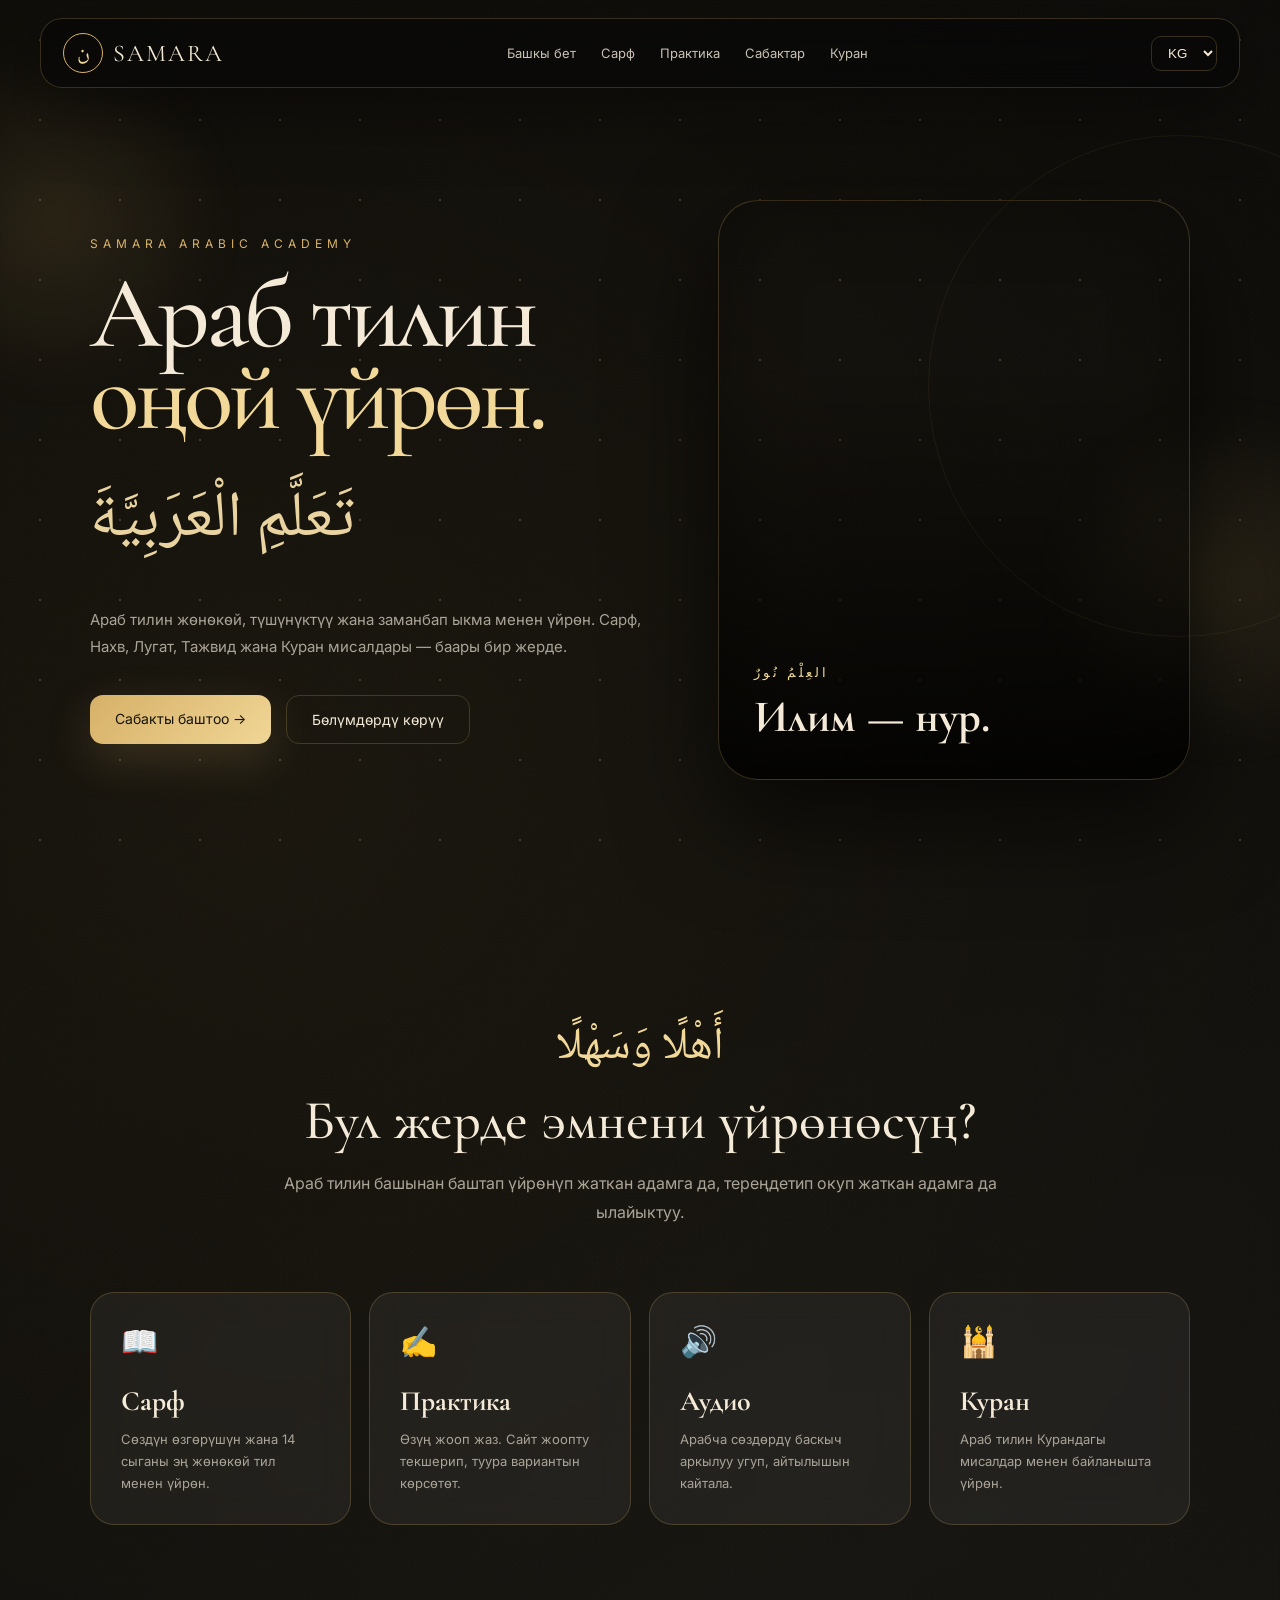
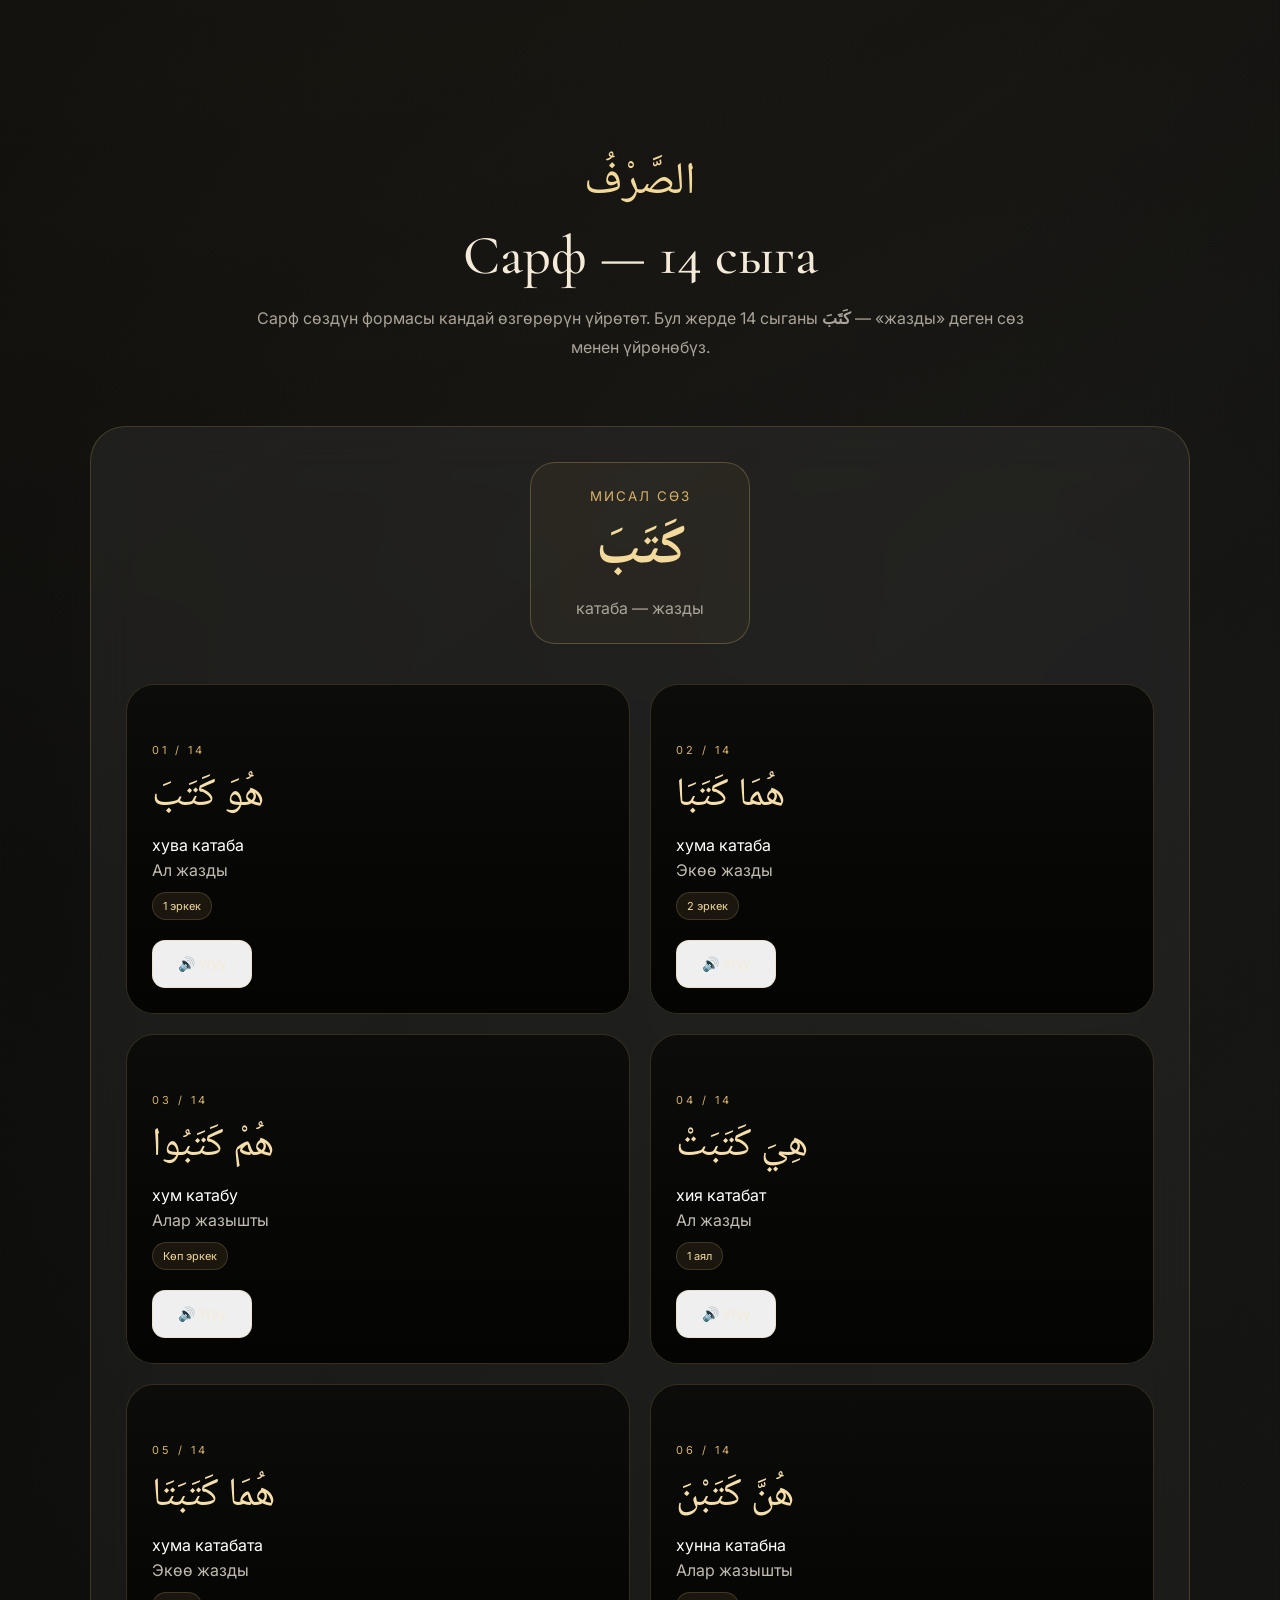
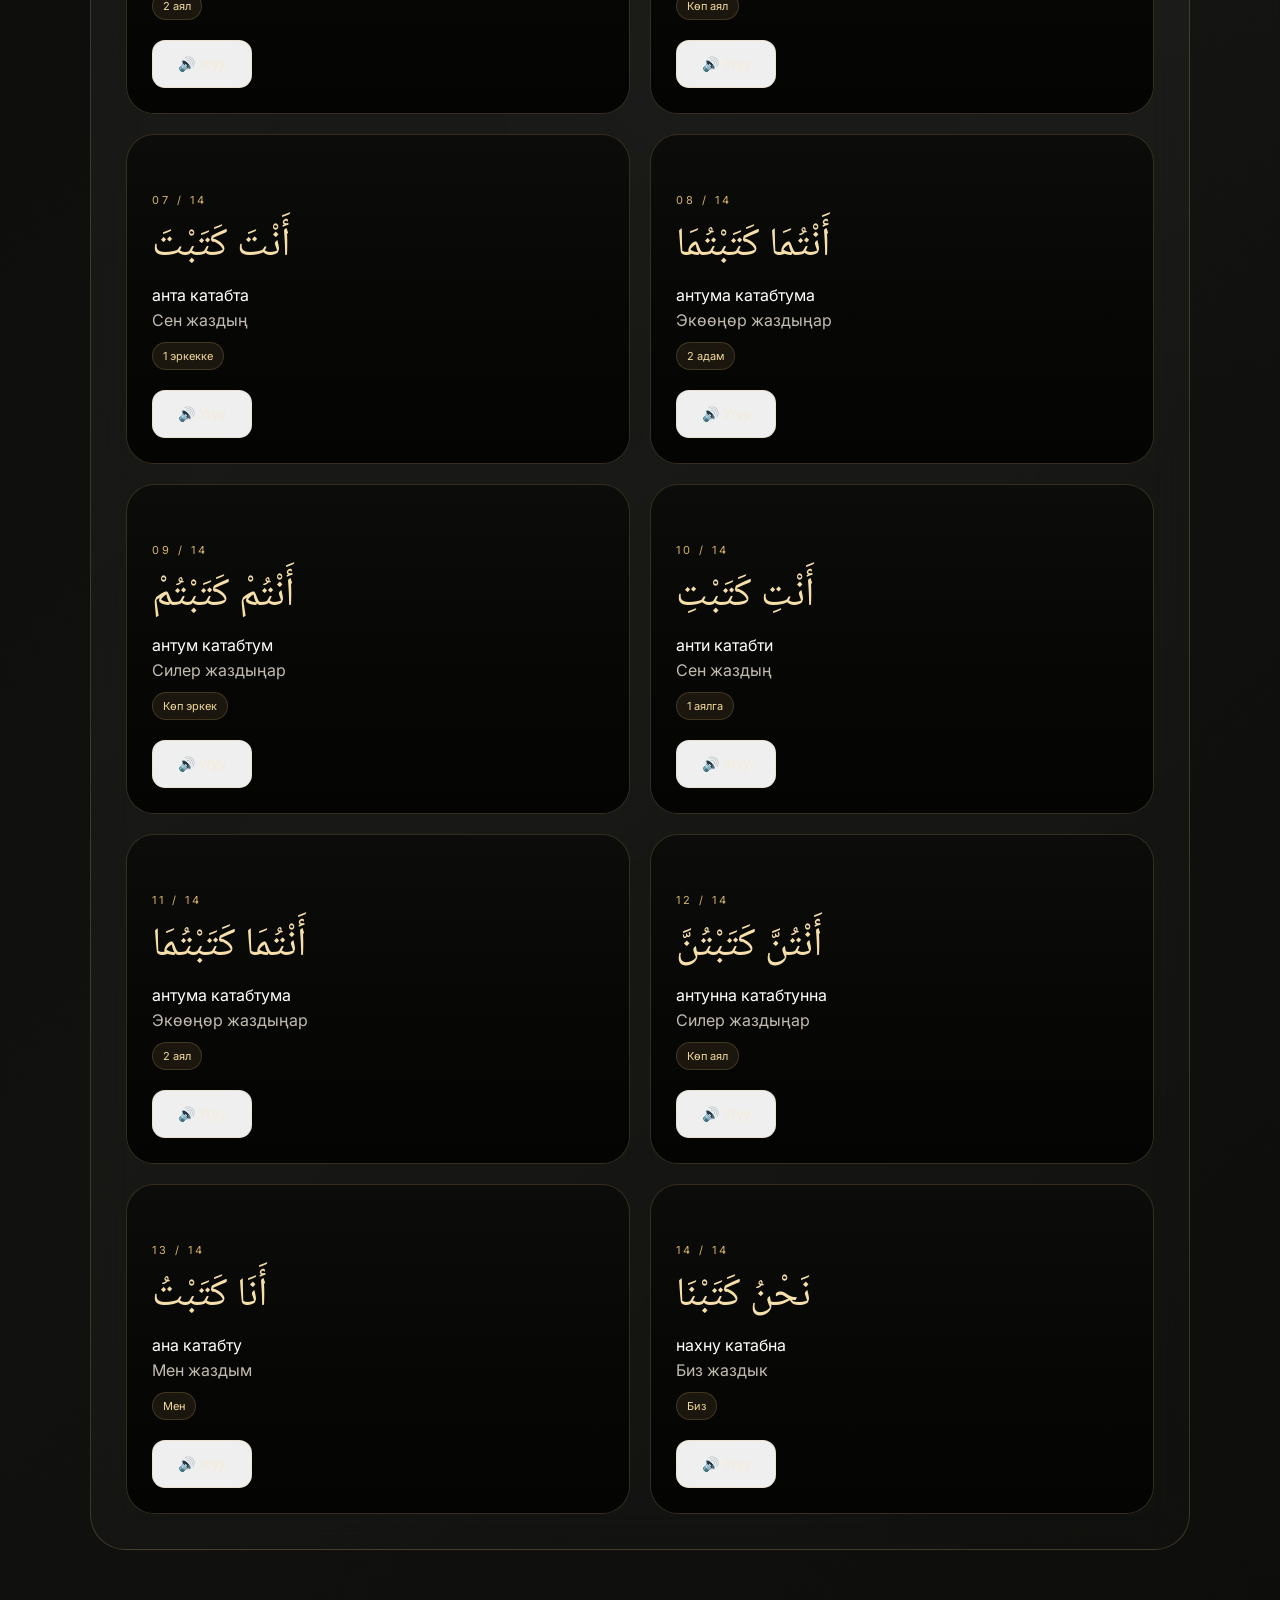
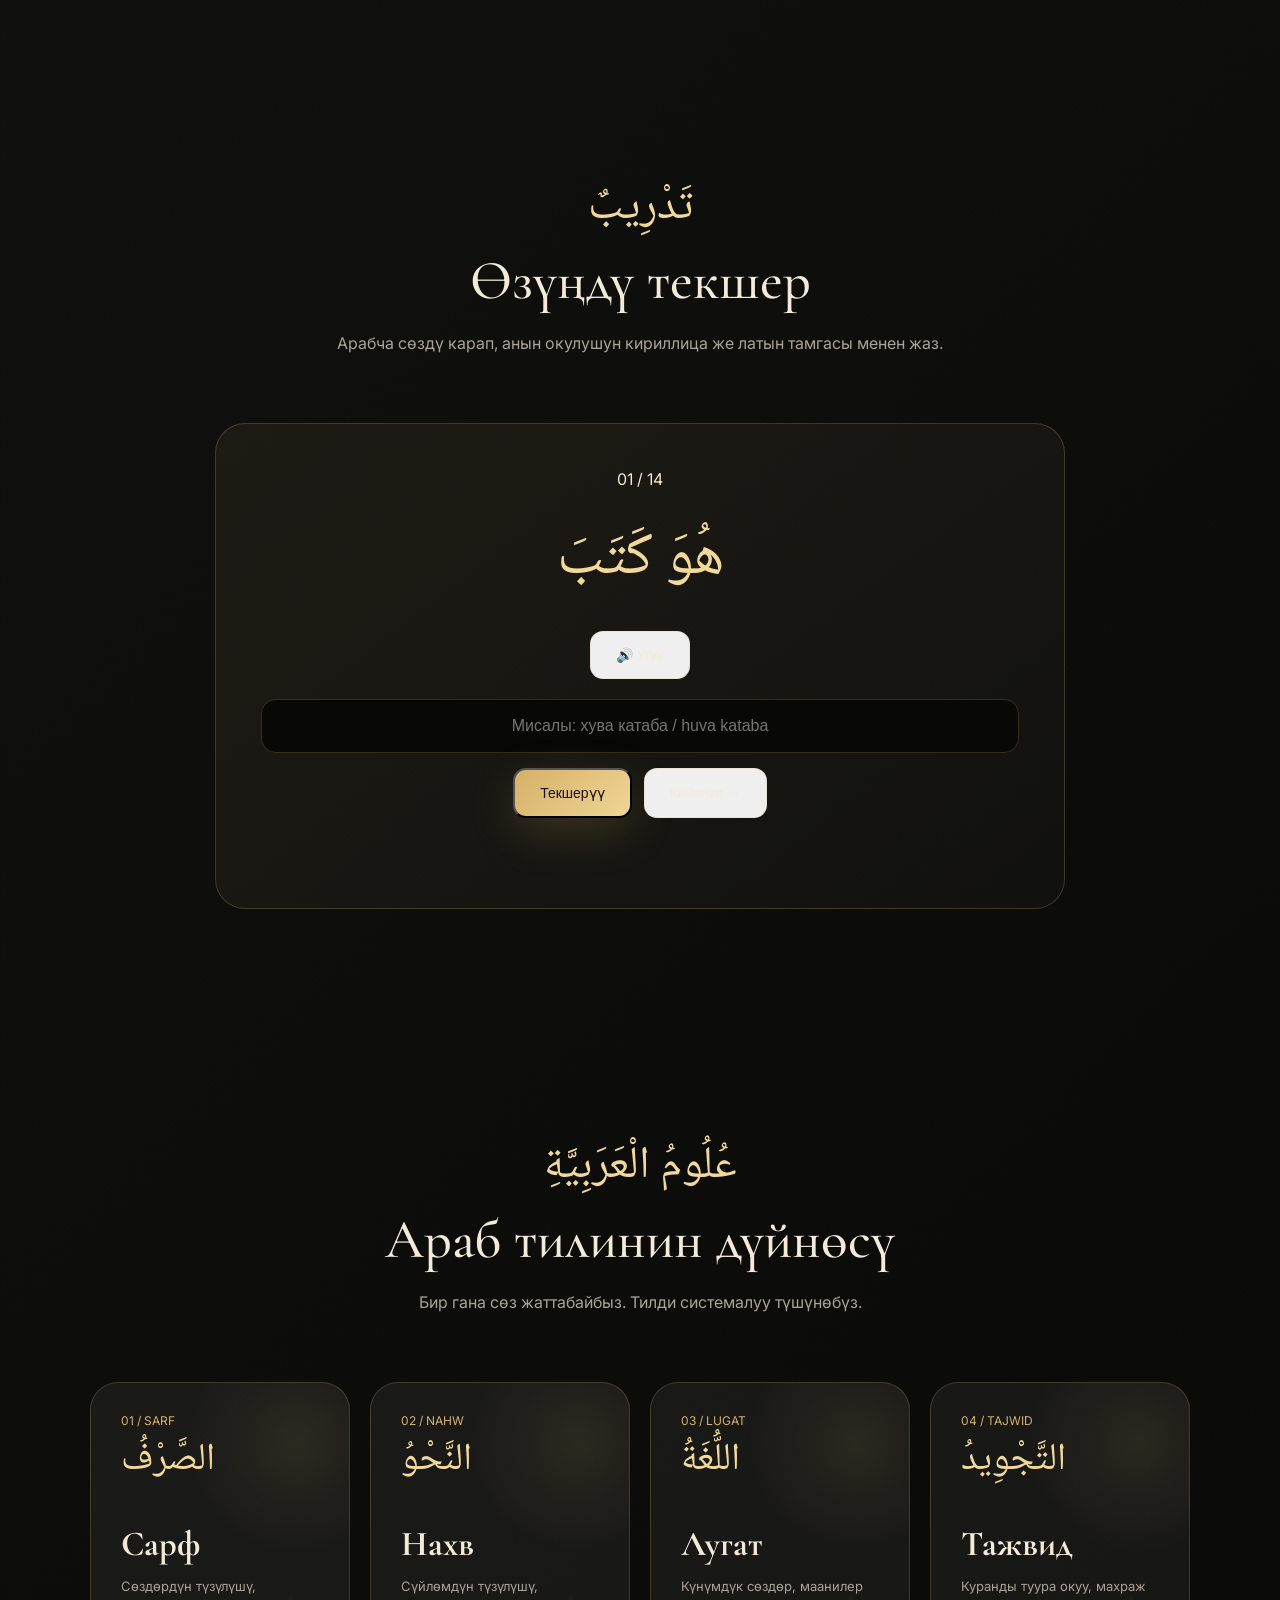
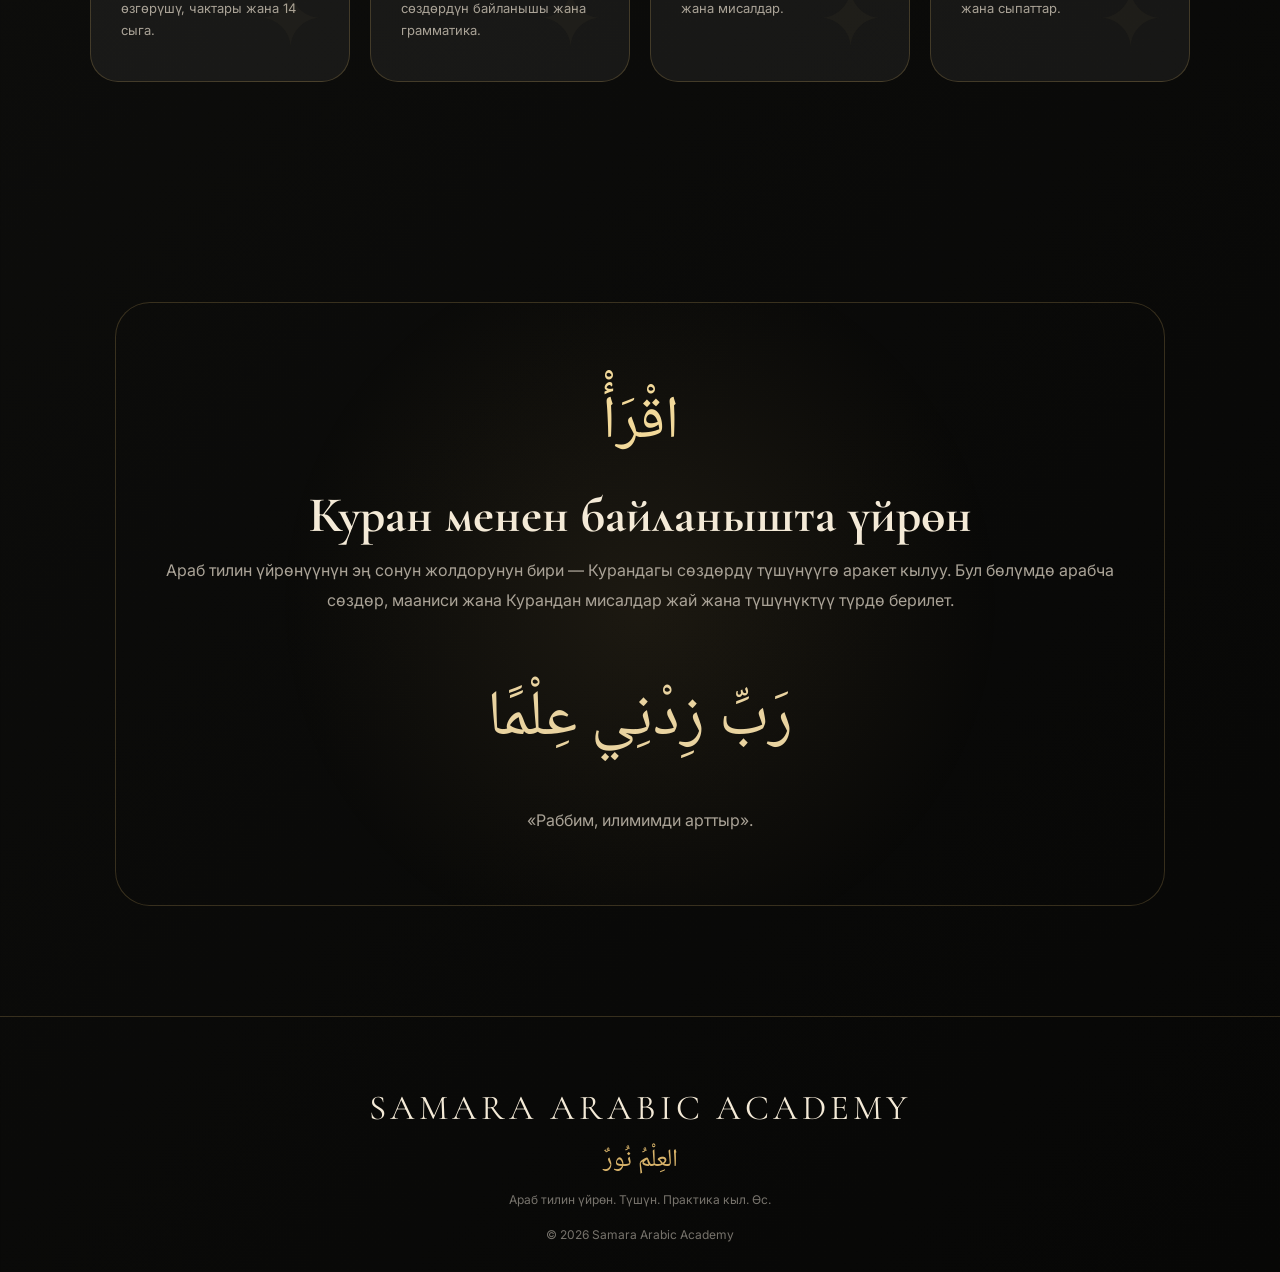
==== commit 0778b610: "arab" ====
--- a/index.html
+++ b/index.html
@@ -1,629 +1,1506 @@
-```html
 <!DOCTYPE html>
 <html lang="ky">
 <head>
-    <meta charset="UTF-8">
-    <meta name="viewport" content="width=device-width, initial-scale=1.0">
-
-    <title>Араб тили — Сарф сабагы</title>
-
-    <style>
-        * {
-            box-sizing: border-box;
-        }
-
-        body {
-            margin: 0;
-            font-family: Arial, sans-serif;
-            background: #f7f3ec;
-            color: #29251f;
-        }
-
-        header {
-            background: #1d1a17;
-            color: white;
-            padding: 30px 20px;
-            text-align: center;
-        }
-
-        header h1 {
-            margin: 0 0 10px;
-            font-size: 32px;
-        }
-
-        header p {
-            margin: 0;
-            opacity: 0.8;
-        }
-
-        .container {
-            max-width: 1100px;
-            margin: 30px auto;
-            padding: 0 20px;
-        }
-
-        .lesson {
-            background: white;
-            border-radius: 20px;
-            padding: 30px;
-            margin-bottom: 25px;
-            box-shadow: 0 8px 30px rgba(0,0,0,0.08);
-        }
-
-        .lesson h2 {
-            margin-top: 0;
-        }
-
-        .arabic {
-            font-size: 38px;
-            direction: rtl;
-            text-align: center;
-            margin: 15px 0;
-            font-family: "Amiri", "Times New Roman", serif;
-        }
-
-        .meaning {
-            text-align: center;
-            font-size: 18px;
-        }
-
-        .speak {
-            border: none;
-            background: #1d1a17;
-            color: white;
-            border-radius: 50%;
-            width: 45px;
-            height: 45px;
-            cursor: pointer;
-            font-size: 20px;
-            margin: 5px;
-        }
-
-        .speak:hover {
-            transform: scale(1.08);
-        }
-
-        .info {
-            display: grid;
-            grid-template-columns: repeat(auto-fit, minmax(180px, 1fr));
-            gap: 12px;
-            margin-top: 20px;
-        }
-
-        .info-card {
-            background: #f4efe7;
-            padding: 15px;
-            border-radius: 12px;
-        }
-
-        .info-card strong {
-            display: block;
-            margin-bottom: 5px;
-        }
-
-        table {
-            width: 100%;
-            border-collapse: collapse;
-            margin-top: 20px;
-        }
-
-        th, td {
-            border: 1px solid #ddd;
-            padding: 12px;
-            text-align: center;
-        }
-
-        th {
-            background: #1d1a17;
-            color: white;
-        }
-
-        .table-arabic {
-            font-size: 28px;
-            direction: rtl;
-        }
-
-        .example {
-            background: #faf7f1;
-            padding: 18px;
-            border-left: 4px solid #1d1a17;
-            margin-top: 15px;
-            border-radius: 8px;
-        }
-
-        .test-question {
-            margin: 20px 0;
-            padding: 15px;
-            background: #f8f8f8;
-            border-radius: 12px;
-        }
-
-        button.answer {
-            padding: 10px 15px;
-            margin: 5px;
-            border: 1px solid #ccc;
-            border-radius: 8px;
-            background: white;
-            cursor: pointer;
-        }
-
-        button.answer:hover {
-            background: #eee;
-        }
-
-        #result {
-            margin-top: 15px;
-            font-weight: bold;
-        }
-
-        footer {
-            text-align: center;
-            padding: 30px;
-            background: #1d1a17;
-            color: white;
-            margin-top: 40px;
-        }
-
-        @media (max-width: 600px) {
-            header h1 {
-                font-size: 25px;
+<meta charset="UTF-8">
+<meta name="viewport" content="width=device-width, initial-scale=1.0">
+
+<title>SAMARA ARABIC ACADEMY</title>
+
+<link rel="preconnect" href="https://fonts.googleapis.com">
+<link rel="preconnect" href="https://fonts.gstatic.com" crossorigin>
+
+<link href="https://fonts.googleapis.com/css2?family=Cormorant+Garamond:wght@400;500;600;700&family=Inter:wght@300;400;500;600;700&family=Noto+Naskh+Arabic:wght@400;500;600;700&display=swap" rel="stylesheet">
+
+<style>
+
+:root{
+    --bg:#080807;
+    --bg2:#10100e;
+    --gold:#d8b36a;
+    --gold2:#f2d99a;
+    --cream:#f4ead7;
+    --muted:#aaa397;
+    --glass:rgba(255,255,255,.055);
+    --border:rgba(220,184,105,.22);
+}
+
+*{
+    margin:0;
+    padding:0;
+    box-sizing:border-box;
+}
+
+html{
+    scroll-behavior:smooth;
+}
+
+body{
+    background:
+        radial-gradient(circle at 20% 10%,rgba(214,174,91,.09),transparent 25%),
+        radial-gradient(circle at 80% 30%,rgba(255,255,255,.035),transparent 25%),
+        linear-gradient(135deg,#060606,#11110f 50%,#070706);
+    color:var(--cream);
+    font-family:Inter,sans-serif;
+    overflow-x:hidden;
+}
+
+/* ================= BACKGROUND ================= */
+
+body::before{
+    content:"";
+    position:fixed;
+    inset:0;
+    pointer-events:none;
+    opacity:.25;
+    background-image:
+        radial-gradient(circle,rgba(255,220,150,.8) 1px,transparent 1px);
+    background-size:80px 80px;
+    animation:stars 25s linear infinite;
+    z-index:-1;
+}
+
+@keyframes stars{
+    from{transform:translateY(0)}
+    to{transform:translateY(-80px)}
+}
+
+.light{
+    position:fixed;
+    width:350px;
+    height:350px;
+    border-radius:50%;
+    background:radial-gradient(circle,rgba(218,181,103,.12),transparent 70%);
+    pointer-events:none;
+    filter:blur(20px);
+    z-index:-1;
+}
+
+.light.one{
+    top:5%;
+    left:-120px;
+}
+
+.light.two{
+    right:-120px;
+    top:45%;
+}
+
+/* ================= NAVBAR ================= */
+
+nav{
+    position:fixed;
+    top:18px;
+    left:50%;
+    transform:translateX(-50%);
+    width:min(1200px,94%);
+    padding:14px 22px;
+    display:flex;
+    align-items:center;
+    justify-content:space-between;
+    border:1px solid var(--border);
+    border-radius:22px;
+    background:rgba(8,8,7,.72);
+    backdrop-filter:blur(20px);
+    z-index:1000;
+    box-shadow:0 20px 70px rgba(0,0,0,.45);
+}
+
+.logo{
+    display:flex;
+    align-items:center;
+    gap:10px;
+}
+
+.logo-symbol{
+    width:40px;
+    height:40px;
+    border:1px solid var(--gold);
+    border-radius:50%;
+    display:flex;
+    align-items:center;
+    justify-content:center;
+    color:var(--gold2);
+    font-family:"Noto Naskh Arabic";
+    font-size:22px;
+}
+
+.logo-text{
+    font-family:"Cormorant Garamond";
+    font-size:24px;
+    letter-spacing:2px;
+}
+
+.nav-links{
+    display:flex;
+    gap:25px;
+}
+
+.nav-links a{
+    text-decoration:none;
+    color:#c9c2b4;
+    font-size:13px;
+    transition:.3s;
+}
+
+.nav-links a:hover{
+    color:var(--gold2);
+}
+
+.lang{
+    background:transparent;
+    border:1px solid var(--border);
+    color:var(--cream);
+    border-radius:10px;
+    padding:8px 12px;
+}
+
+/* ================= HERO ================= */
+
+.hero{
+    min-height:100vh;
+    padding:160px 7% 80px;
+    display:grid;
+    grid-template-columns:1.1fr .9fr;
+    align-items:center;
+    gap:50px;
+    position:relative;
+}
+
+.hero::after{
+    content:"";
+    position:absolute;
+    width:500px;
+    height:500px;
+    border:1px solid rgba(216,179,106,.08);
+    border-radius:50%;
+    right:-150px;
+    top:15%;
+}
+
+.kicker{
+    color:var(--gold);
+    letter-spacing:5px;
+    text-transform:uppercase;
+    font-size:12px;
+    margin-bottom:22px;
+}
+
+.hero h1{
+    font-family:"Cormorant Garamond";
+    font-size:clamp(60px,8vw,120px);
+    line-height:.8;
+    font-weight:500;
+    letter-spacing:-4px;
+}
+
+.hero h1 span{
+    color:var(--gold2);
+}
+
+.hero-arabic{
+    font-family:"Noto Naskh Arabic";
+    font-size:clamp(40px,5vw,75px);
+    color:#e9d3a0;
+    margin:30px 0;
+}
+
+.hero p{
+    max-width:580px;
+    color:var(--muted);
+    line-height:1.8;
+    font-size:15px;
+}
+
+.hero-buttons{
+    display:flex;
+    gap:15px;
+    margin-top:35px;
+}
+
+.btn{
+    padding:15px 25px;
+    border-radius:13px;
+    text-decoration:none;
+    transition:.35s;
+    cursor:pointer;
+    font-size:14px;
+}
+
+.btn-primary{
+    background:linear-gradient(135deg,#d6b067,#f0d696);
+    color:#17130b;
+    box-shadow:0 15px 45px rgba(216,179,106,.18);
+}
+
+.btn-primary:hover{
+    transform:translateY(-4px);
+    box-shadow:0 20px 60px rgba(216,179,106,.3);
+}
+
+.btn-outline{
+    color:var(--cream);
+    border:1px solid var(--border);
+}
+
+.btn-outline:hover{
+    border-color:var(--gold);
+}
+
+/* ================= HERO CARD ================= */
+
+.hero-card{
+    height:580px;
+    border-radius:40px;
+    position:relative;
+    overflow:hidden;
+    border:1px solid var(--border);
+    background:
+        linear-gradient(to bottom,transparent 30%,rgba(0,0,0,.8)),
+        url("https://images.pexels.com/photos/6281986/pexels-photo-6281986.jpeg") center/cover;
+    box-shadow:
+        0 40px 100px rgba(0,0,0,.65),
+        inset 0 0 80px rgba(0,0,0,.3);
+}
+
+.hero-card-content{
+    position:absolute;
+    bottom:35px;
+    left:35px;
+    right:35px;
+}
+
+.hero-card-content small{
+    color:var(--gold2);
+    letter-spacing:3px;
+}
+
+.hero-card-content h2{
+    font-family:"Cormorant Garamond";
+    font-size:45px;
+    margin-top:8px;
+}
+
+/* ================= SECTIONS ================= */
+
+section{
+    padding:110px 7%;
+}
+
+.section-head{
+    text-align:center;
+    max-width:800px;
+    margin:0 auto 65px;
+}
+
+.section-head .arabic{
+    font-family:"Noto Naskh Arabic";
+    color:var(--gold2);
+    font-size:45px;
+}
+
+.section-head h2{
+    font-family:"Cormorant Garamond";
+    font-size:55px;
+    font-weight:500;
+}
+
+.section-head p{
+    color:var(--muted);
+    line-height:1.8;
+    margin-top:15px;
+}
+
+/* ================= FEATURE CARDS ================= */
+
+.feature-grid{
+    display:grid;
+    grid-template-columns:repeat(4,1fr);
+    gap:18px;
+}
+
+.feature{
+    padding:30px;
+    min-height:200px;
+    background:var(--glass);
+    border:1px solid var(--border);
+    border-radius:24px;
+    backdrop-filter:blur(15px);
+    transition:.4s;
+}
+
+.feature:hover{
+    transform:translateY(-8px);
+    border-color:rgba(242,217,154,.55);
+    box-shadow:0 25px 60px rgba(0,0,0,.35);
+}
+
+.feature-icon{
+    font-size:30px;
+    margin-bottom:25px;
+}
+
+.feature h3{
+    font-family:"Cormorant Garamond";
+    font-size:28px;
+    margin-bottom:10px;
+}
+
+.feature p{
+    color:var(--muted);
+    font-size:13px;
+    line-height:1.7;
+}
+
+/* ================= SARF ================= */
+
+.sarf{
+    position:relative;
+}
+
+.sarf-box{
+    max-width:1150px;
+    margin:auto;
+    padding:35px;
+    border-radius:35px;
+    border:1px solid var(--border);
+    background:
+        linear-gradient(145deg,rgba(255,255,255,.06),rgba(255,255,255,.015));
+    backdrop-filter:blur(20px);
+}
+
+.sarf-intro{
+    text-align:center;
+    margin-bottom:40px;
+}
+
+.root{
+    display:inline-flex;
+    flex-direction:column;
+    align-items:center;
+    padding:25px 45px;
+    border-radius:25px;
+    border:1px solid rgba(216,179,106,.3);
+    background:rgba(216,179,106,.04);
+}
+
+.root small{
+    color:var(--gold);
+    letter-spacing:2px;
+}
+
+.root strong{
+    font-family:"Noto Naskh Arabic";
+    font-size:55px;
+    color:#f3d99b;
+}
+
+.root span{
+    color:var(--muted);
+}
+
+/* ================= SIGAH GRID ================= */
+
+.sigah-grid{
+    display:grid;
+    grid-template-columns:repeat(2,1fr);
+    gap:20px;
+}
+
+.sigah-card{
+    min-height:330px;
+    position:relative;
+    overflow:hidden;
+    border-radius:28px;
+    border:1px solid rgba(216,179,106,.2);
+    background:#0d0d0b;
+    transition:.45s;
+}
+
+.sigah-card:hover{
+    transform:translateY(-8px) scale(1.01);
+    border-color:rgba(242,217,154,.6);
+    box-shadow:0 30px 70px rgba(0,0,0,.5);
+}
+
+.sigah-photo{
+    position:absolute;
+    inset:0;
+    background-size:cover;
+    background-position:center;
+    opacity:.43;
+    transition:.5s;
+}
+
+.sigah-card:hover .sigah-photo{
+    transform:scale(1.07);
+    opacity:.55;
+}
+
+.sigah-overlay{
+    position:absolute;
+    inset:0;
+    background:linear-gradient(
+        to top,
+        rgba(4,4,3,.98) 0%,
+        rgba(4,4,3,.72) 45%,
+        rgba(4,4,3,.1) 100%
+    );
+}
+
+.sigah-content{
+    position:absolute;
+    bottom:25px;
+    left:25px;
+    right:25px;
+    z-index:2;
+}
+
+.number{
+    color:var(--gold);
+    font-size:11px;
+    letter-spacing:3px;
+}
+
+.sigah-arabic{
+    font-family:"Noto Naskh Arabic";
+    font-size:40px;
+    color:#f6dfaa;
+    margin:5px 0;
+}
+
+.translit{
+    color:white;
+    font-size:16px;
+}
+
+.meaning{
+    color:#c2bbaf;
+    margin-top:5px;
+}
+
+.person{
+    display:inline-block;
+    margin-top:12px;
+    padding:6px 10px;
+    border-radius:20px;
+    background:rgba(216,179,106,.1);
+    border:1px solid rgba(216,179,106,.2);
+    color:var(--gold2);
+    font-size:11px;
+}
+
+/* ================= PRACTICE ================= */
+
+.practice-box{
+    max-width:850px;
+    margin:auto;
+    padding:45px;
+    border-radius:30px;
+    background:linear-gradient(145deg,rgba(216,179,106,.08),rgba(255,255,255,.025));
+    border:1px solid var(--border);
+    text-align:center;
+}
+
+.practice-arabic{
+    font-family:"Noto Naskh Arabic";
+    font-size:60px;
+    color:var(--gold2);
+    margin:20px;
+}
+
+.practice-input{
+    width:100%;
+    padding:17px 20px;
+    border-radius:15px;
+    border:1px solid var(--border);
+    background:#080807;
+    color:white;
+    outline:none;
+    font-size:16px;
+    text-align:center;
+}
+
+.practice-input:focus{
+    border-color:var(--gold);
+}
+
+.practice-buttons{
+    display:flex;
+    justify-content:center;
+    gap:12px;
+    margin-top:15px;
+}
+
+.result{
+    margin-top:20px;
+    min-height:25px;
+    color:var(--gold2);
+}
+
+/* ================= SUBJECTS ================= */
+
+.subject-grid{
+    display:grid;
+    grid-template-columns:repeat(4,1fr);
+    gap:20px;
+}
+
+.subject{
+    min-height:300px;
+    padding:30px;
+    border:1px solid var(--border);
+    border-radius:28px;
+    background:
+        radial-gradient(circle at 80% 20%,rgba(216,179,106,.1),transparent 35%),
+        var(--glass);
+    transition:.4s;
+    position:relative;
+    overflow:hidden;
+}
+
+.subject::after{
+    content:"✦";
+    position:absolute;
+    right:25px;
+    bottom:15px;
+    font-size:80px;
+    color:rgba(216,179,106,.04);
+}
+
+.subject:hover{
+    transform:translateY(-8px);
+    border-color:rgba(242,217,154,.55);
+}
+
+.subject-number{
+    color:var(--gold);
+    font-size:12px;
+}
+
+.subject h3{
+    font-family:"Cormorant Garamond";
+    font-size:35px;
+    margin:30px 0 10px;
+}
+
+.subject .arabic{
+    font-family:"Noto Naskh Arabic";
+    font-size:38px;
+    color:var(--gold2);
+}
+
+.subject p{
+    color:var(--muted);
+    line-height:1.7;
+    font-size:13px;
+}
+
+/* ================= QURAN ================= */
+
+.quran{
+    max-width:1050px;
+    margin:auto;
+    padding:70px 50px;
+    text-align:center;
+    border:1px solid var(--border);
+    border-radius:35px;
+    background:
+        radial-gradient(circle at center,rgba(216,179,106,.09),transparent 60%);
+}
+
+.quran-symbol{
+    font-family:"Noto Naskh Arabic";
+    font-size:60px;
+    color:var(--gold2);
+}
+
+.quran h2{
+    font-family:"Cormorant Garamond";
+    font-size:50px;
+    margin:10px 0;
+}
+
+.quran p{
+    color:var(--muted);
+    line-height:1.9;
+}
+
+/* ================= FOOTER ================= */
+
+footer{
+    padding:70px 7% 30px;
+    border-top:1px solid var(--border);
+    text-align:center;
+}
+
+.footer-logo{
+    font-family:"Cormorant Garamond";
+    font-size:35px;
+    letter-spacing:4px;
+}
+
+.footer-arabic{
+    font-family:"Noto Naskh Arabic";
+    color:var(--gold);
+    font-size:25px;
+    margin:10px;
+}
+
+footer p{
+    color:#77736c;
+    font-size:12px;
+}
+
+/* ================= REVEAL ================= */
+
+.reveal{
+    opacity:0;
+    transform:translateY(40px);
+    transition:1s ease;
+}
+
+.reveal.show{
+    opacity:1;
+    transform:translateY(0);
+}
+
+/* ================= MOBILE ================= */
+
+@media(max-width:900px){
+
+    .nav-links{
+        display:none;
+    }
+
+    .hero{
+        grid-template-columns:1fr;
+        padding-top:130px;
+    }
+
+    .hero-card{
+        height:480px;
+    }
+
+    .feature-grid,
+    .subject-grid{
+        grid-template-columns:repeat(2,1fr);
+    }
+
+}
+
+@media(max-width:600px){
+
+    nav{
+        padding:10px 14px;
+    }
+
+    .logo-text{
+        font-size:19px;
+    }
+
+    .hero{
+        padding-left:5%;
+        padding-right:5%;
+    }
+
+    .hero h1{
+        font-size:65px;
+    }
+
+    .hero-card{
+        height:430px;
+    }
+
+    section{
+        padding:75px 5%;
+    }
+
+    .section-head h2{
+        font-size:43px;
+    }
+
+    .feature-grid,
+    .subject-grid,
+    .sigah-grid{
+        grid-template-columns:1fr;
+    }
+
+    .sarf-box{
+        padding:15px;
+    }
+
+    .practice-box{
+        padding:25px 18px;
+    }
+
+    .practice-arabic{
+        font-size:48px;
+    }
+
+    .quran{
+        padding:45px 20px;
+    }
+
+}
+
+/* ================= CUSTOM SCROLLBAR ================= */
+
+::-webkit-scrollbar{
+    width:8px;
+}
+
+::-webkit-scrollbar-track{
+    background:#050505;
+}
+
+::-webkit-scrollbar-thumb{
+    background:linear-gradient(var(--gold),#80652e);
+    border-radius:20px;
+}
+
+</style>
+</head>
+
+<body>
+
+<div class="light one"></div>
+<div class="light two"></div>
+
+<!-- ================= NAV ================= -->
+
+<nav>
+
+<div class="logo">
+    <div class="logo-symbol">ن</div>
+    <div class="logo-text">SAMARA</div>
+</div>
+
+<div class="nav-links">
+    <a href="#home">Башкы бет</a>
+    <a href="#sarf">Сарф</a>
+    <a href="#practice">Практика</a>
+    <a href="#subjects">Сабактар</a>
+    <a href="#quran">Куран</a>
+</div>
+
+<select class="lang">
+    <option>KG</option>
+    <option>RU</option>
+    <option>EN</option>
+</select>
+
+</nav>
+
+
+<!-- ================= HERO ================= -->
+
+<header class="hero" id="home">
+
+<div class="reveal">
+
+<div class="kicker">
+SAMARA ARABIC ACADEMY
+</div>
+
+<h1>
+Араб тилин
+<br>
+<span>оңой үйрөн.</span>
+</h1>
+
+<div class="hero-arabic">
+تَعَلَّمِ الْعَرَبِيَّةَ
+</div>
+
+<p>
+Араб тилин жөнөкөй, түшүнүктүү жана заманбап ыкма менен үйрөн.
+Сарф, Нахв, Лугат, Тажвид жана Куран мисалдары —
+баары бир жерде.
+</p>
+
+<div class="hero-buttons">
+
+<a href="#sarf" class="btn btn-primary">
+Сабакты баштоо →
+</a>
+
+<a href="#subjects" class="btn btn-outline">
+Бөлүмдөрдү көрүү
+</a>
+
+</div>
+
+</div>
+
+
+<div class="hero-card reveal">
+
+<div class="hero-card-content">
+
+<small>العِلْمُ نُورٌ</small>
+
+<h2>
+Илим — нур.
+</h2>
+
+</div>
+
+</div>
+
+</header>
+
+
+<!-- ================= FEATURES ================= -->
+
+<section>
+
+<div class="section-head reveal">
+
+<div class="arabic">
+أَهْلًا وَسَهْلًا
+</div>
+
+<h2>Бул жерде эмнени үйрөнөсүң?</h2>
+
+<p>
+Араб тилин башынан баштап үйрөнүп жаткан адамга да,
+тереңдетип окуп жаткан адамга да ылайыктуу.
+</p>
+
+</div>
+
+
+<div class="feature-grid">
+
+<div class="feature reveal">
+<div class="feature-icon">📖</div>
+<h3>Сарф</h3>
+<p>
+Сөздүн өзгөрүшүн жана 14 сыганы эң жөнөкөй тил менен үйрөн.
+</p>
+</div>
+
+<div class="feature reveal">
+<div class="feature-icon">✍️</div>
+<h3>Практика</h3>
+<p>
+Өзүң жооп жаз. Сайт жоопту текшерип, туура вариантын көрсөтөт.
+</p>
+</div>
+
+<div class="feature reveal">
+<div class="feature-icon">🔊</div>
+<h3>Аудио</h3>
+<p>
+Арабча сөздөрдү баскыч аркылуу угуп, айтылышын кайтала.
+</p>
+</div>
+
+<div class="feature reveal">
+<div class="feature-icon">🕌</div>
+<h3>Куран</h3>
+<p>
+Араб тилин Курандагы мисалдар менен байланышта үйрөн.
+</p>
+</div>
+
+</div>
+
+</section>
+
+
+<!-- ================= SARF ================= -->
+
+<section id="sarf" class="sarf">
+
+<div class="section-head reveal">
+
+<div class="arabic">
+الصَّرْفُ
+</div>
+
+<h2>Сарф — 14 сыга</h2>
+
+<p>
+Сарф сөздүн формасы кандай өзгөрөрүн үйрөтөт.
+Бул жерде 14 сыганы <b>كَتَبَ</b> — «жазды» деген сөз менен үйрөнөбүз.
+</p>
+
+</div>
+
+
+<div class="sarf-box reveal">
+
+<div class="sarf-intro">
+
+<div class="root">
+
+<small>МИСАЛ СӨЗ</small>
+
+<strong>كَتَبَ</strong>
+
+<span>катаба — жазды</span>
+
+</div>
+
+</div>
+
+
+<div class="sigah-grid" id="sigahGrid"></div>
+
+</div>
+
+</section>
+
+
+<!-- ================= PRACTICE ================= -->
+
+<section id="practice">
+
+<div class="section-head reveal">
+
+<div class="arabic">
+تَدْرِيبٌ
+</div>
+
+<h2>Өзүңдү текшер</h2>
+
+<p>
+Арабча сөздү карап, анын окулушун кириллица же латын тамгасы менен жаз.
+</p>
+
+</div>
+
+
+<div class="practice-box reveal">
+
+<div id="practiceNumber">
+01
+</div>
+
+<div class="practice-arabic" id="practiceArabic">
+هُوَ كَتَبَ
+</div>
+
+<button class="btn btn-outline" onclick="speakPractice()">
+🔊 Угуу
+</button>
+
+<br><br>
+
+<input
+    class="practice-input"
+    id="answer"
+    placeholder="Мисалы: хува катаба / huva kataba"
+>
+
+<div class="practice-buttons">
+
+<button class="btn btn-primary" onclick="checkAnswer()">
+Текшерүү
+</button>
+
+<button class="btn btn-outline" onclick="nextQuestion()">
+Кийинки →
+</button>
+
+</div>
+
+<div class="result" id="result"></div>
+
+</div>
+
+</section>
+
+
+<!-- ================= SUBJECTS ================= -->
+
+<section id="subjects">
+
+<div class="section-head reveal">
+
+<div class="arabic">
+عُلُومُ الْعَرَبِيَّةِ
+</div>
+
+<h2>Араб тилинин дүйнөсү</h2>
+
+<p>
+Бир гана сөз жаттабайбыз.
+Тилди системалуу түшүнөбүз.
+</p>
+
+</div>
+
+
+<div class="subject-grid">
+
+<div class="subject reveal">
+
+<div class="subject-number">01 / SARF</div>
+
+<div class="arabic">الصَّرْفُ</div>
+
+<h3>Сарф</h3>
+
+<p>
+Сөздөрдүн түзүлүшү, өзгөрүшү,
+чактары жана 14 сыга.
+</p>
+
+</div>
+
+
+<div class="subject reveal">
+
+<div class="subject-number">02 / NAHW</div>
+
+<div class="arabic">النَّحْوُ</div>
+
+<h3>Нахв</h3>
+
+<p>
+Сүйлөмдүн түзүлүшү,
+сөздөрдүн байланышы жана грамматика.
+</p>
+
+</div>
+
+
+<div class="subject reveal">
+
+<div class="subject-number">03 / LUGAT</div>
+
+<div class="arabic">اللُّغَةُ</div>
+
+<h3>Лугат</h3>
+
+<p>
+Күнүмдүк сөздөр,
+маанилер жана мисалдар.
+</p>
+
+</div>
+
+
+<div class="subject reveal">
+
+<div class="subject-number">04 / TAJWID</div>
+
+<div class="arabic">التَّجْوِيدُ</div>
+
+<h3>Тажвид</h3>
+
+<p>
+Куранды туура окуу,
+махраж жана сыпаттар.
+</p>
+
+</div>
+
+</div>
+
+</section>
+
+
+<!-- ================= QURAN ================= -->
+
+<section id="quran">
+
+<div class="quran reveal">
+
+<div class="quran-symbol">
+اقْرَأْ
+</div>
+
+<h2>Куран менен байланышта үйрөн</h2>
+
+<p>
+Араб тилин үйрөнүүнүн эң сонун жолдорунун бири —
+Курандагы сөздөрдү түшүнүүгө аракет кылуу.
+Бул бөлүмдө арабча сөздөр, мааниси жана Курандан мисалдар
+жай жана түшүнүктүү түрдө берилет.
+</p>
+
+<br>
+
+<div class="hero-arabic">
+رَبِّ زِدْنِي عِلْمًا
+</div>
+
+<p>
+«Раббим, илимимди арттыр».
+</p>
+
+</div>
+
+</section>
+
+
+<!-- ================= FOOTER ================= -->
+
+<footer>
+
+<div class="footer-logo">
+SAMARA ARABIC ACADEMY
+</div>
+
+<div class="footer-arabic">
+العِلْمُ نُورٌ
+</div>
+
+<p>
+Араб тилин үйрөн. Түшүн. Практика кыл. Өс.
+</p>
+
+<br>
+
+<p>
+© 2026 Samara Arabic Academy
+</p>
+
+</footer>
+
+
+<script>
+
+/* ================= 14 SIGAH ================= */
+
+const sigah = [
+
+{
+n:"01",
+arabic:"هُوَ كَتَبَ",
+translit:"хува катаба",
+meaning:"Ал жазды",
+person:"1 эркек",
+photo:"https://images.pexels.com/photos/7594089/pexels-photo-7594089.jpeg"
+},
+
+{
+n:"02",
+arabic:"هُمَا كَتَبَا",
+translit:"хума катаба",
+meaning:"Экөө жазды",
+person:"2 эркек",
+photo:"https://images.pexels.com/photos/5554294/pexels-photo-5554294.jpeg"
+},
+
+{
+n:"03",
+arabic:"هُمْ كَتَبُوا",
+translit:"хум катабу",
+meaning:"Алар жазышты",
+person:"Көп эркек",
+photo:"https://images.pexels.com/photos/5553925/pexels-photo-5553925.jpeg"
+},
+
+{
+n:"04",
+arabic:"هِيَ كَتَبَتْ",
+translit:"хия катабат",
+meaning:"Ал жазды",
+person:"1 аял",
+photo:"https://images.pexels.com/photos/9218644/pexels-photo-9218644.jpeg"
+},
+
+{
+n:"05",
+arabic:"هُمَا كَتَبَتَا",
+translit:"хума катабата",
+meaning:"Экөө жазды",
+person:"2 аял",
+photo:"https://images.pexels.com/photos/8640084/pexels-photo-8640084.jpeg"
+},
+
+{
+n:"06",
+arabic:"هُنَّ كَتَبْنَ",
+translit:"хунна катабна",
+meaning:"Алар жазышты",
+person:"Көп аял",
+photo:"https://images.pexels.com/photos/8457296/pexels-photo-8457296.jpeg"
+},
+
+{
+n:"07",
+arabic:"أَنْتَ كَتَبْتَ",
+translit:"анта катабта",
+meaning:"Сен жаздың",
+person:"1 эркекке",
+photo:"https://images.pexels.com/photos/7594201/pexels-photo-7594201.jpeg"
+},
+
+{
+n:"08",
+arabic:"أَنْتُمَا كَتَبْتُمَا",
+translit:"антума катабтума",
+meaning:"Экөөңөр жаздыңар",
+person:"2 адам",
+photo:"https://images.pexels.com/photos/8199667/pexels-photo-8199667.jpeg"
+},
+
+{
+n:"09",
+arabic:"أَنْتُمْ كَتَبْتُمْ",
+translit:"антум катабтум",
+meaning:"Силер жаздыңар",
+person:"Көп эркек",
+photo:"https://images.pexels.com/photos/5212346/pexels-photo-5212346.jpeg"
+},
+
+{
+n:"10",
+arabic:"أَنْتِ كَتَبْتِ",
+translit:"анти катабти",
+meaning:"Сен жаздың",
+person:"1 аялга",
+photo:"https://images.pexels.com/photos/6700542/pexels-photo-6700542.jpeg"
+},
+
+{
+n:"11",
+arabic:"أَنْتُمَا كَتَبْتُمَا",
+translit:"антума катабтума",
+meaning:"Экөөңөр жаздыңар",
+person:"2 аял",
+photo:"https://images.pexels.com/photos/8640084/pexels-photo-8640084.jpeg"
+},
+
+{
+n:"12",
+arabic:"أَنْتُنَّ كَتَبْتُنَّ",
+translit:"антунна катабтунна",
+meaning:"Силер жаздыңар",
+person:"Көп аял",
+photo:"https://images.pexels.com/photos/8938288/pexels-photo-8938288.jpeg"
+},
+
+{
+n:"13",
+arabic:"أَنَا كَتَبْتُ",
+translit:"ана катабту",
+meaning:"Мен жаздым",
+person:"Мен",
+photo:"https://images.pexels.com/photos/6282016/pexels-photo-6282016.jpeg"
+},
+
+{
+n:"14",
+arabic:"نَحْنُ كَتَبْنَا",
+translit:"нахну катабна",
+meaning:"Биз жаздык",
+person:"Биз",
+photo:"https://images.pexels.com/photos/5965863/pexels-photo-5965863.jpeg"
+}
+
+];
+
+
+/* ================= CREATE CARDS ================= */
+
+const grid = document.getElementById("sigahGrid");
+
+sigah.forEach(item => {
+
+    grid.innerHTML += `
+
+    <div class="sigah-card reveal">
+
+        <div
+            class="sigah-photo"
+            style="background-image:url('${item.photo}')">
+        </div>
+
+        <div class="sigah-overlay"></div>
+
+        <div class="sigah-content">
+
+            <div class="number">
+                ${item.n} / 14
+            </div>
+
+            <div class="sigah-arabic">
+                ${item.arabic}
+            </div>
+
+            <div class="translit">
+                ${item.translit}
+            </div>
+
+            <div class="meaning">
+                ${item.meaning}
+            </div>
+
+            <div class="person">
+                ${item.person}
+            </div>
+
+            <br><br>
+
+            <button
+                class="btn btn-outline"
+                onclick="speak('${item.arabic}')">
+
+                🔊 Угуу
+
+            </button>
+
+        </div>
+
+    </div>
+
+    `;
+
+});
+
+
+/* ================= AUDIO ================= */
+
+function speak(text){
+
+    if(!window.speechSynthesis){
+        alert("Бул браузер аудиону колдобойт.");
+        return;
+    }
+
+    speechSynthesis.cancel();
+
+    const voice = new SpeechSynthesisUtterance(text);
+
+    voice.lang = "ar-SA";
+    voice.rate = 0.75;
+    voice.pitch = 1;
+
+    speechSynthesis.speak(voice);
+}
+
+
+/* ================= PRACTICE ================= */
+
+let current = 0;
+
+function showQuestion(){
+
+    const item = sigah[current];
+
+    document.getElementById("practiceNumber").innerText =
+        item.n + " / 14";
+
+    document.getElementById("practiceArabic").innerText =
+        item.arabic;
+
+    document.getElementById("answer").value = "";
+
+    document.getElementById("result").innerText = "";
+
+}
+
+function normalize(text){
+
+    return text
+        .toLowerCase()
+        .trim()
+        .replace(/[ā]/g,"a")
+        .replace(/[ū]/g,"u")
+        .replace(/[ī]/g,"i")
+        .replace(/[ъь]/g,"")
+        .replace(/\s+/g," ");
+
+}
+
+function checkAnswer(){
+
+    const input =
+        normalize(document.getElementById("answer").value);
+
+    const correct =
+        normalize(sigah[current].translit);
+
+    const result =
+        document.getElementById("result");
+
+    if(!input){
+
+        result.innerText =
+            "✍️ Жообуңду жазып көр.";
+
+        return;
+
+    }
+
+    if(
+        input === correct ||
+        input.includes(correct) ||
+        correct.includes(input)
+    ){
+
+        result.innerText =
+            "✨ Машаллах! Туура жооп!";
+
+    }else{
+
+        result.innerText =
+            "❌ Азырынча туура эмес. Туурасы: "
+            + sigah[current].translit;
+
+    }
+
+}
+
+
+function nextQuestion(){
+
+    current++;
+
+    if(current >= sigah.length){
+        current = 0;
+    }
+
+    showQuestion();
+
+}
+
+
+function speakPractice(){
+
+    speak(sigah[current].arabic);
+
+}
+
+
+/* ================= SCROLL REVEAL ================= */
+
+const observer =
+new IntersectionObserver(
+    entries => {
+
+        entries.forEach(entry => {
+
+            if(entry.isIntersecting){
+
+                entry.target.classList.add("show");
+
             }
 
-            .lesson {
-                padding: 20px;
-            }
-
-            .arabic {
-                font-size: 32px;
-            }
-
-            table {
-                font-size: 13px;
-            }
-        }
-    </style>
-</head>
-
-<body>
-
-<header>
-    <h1>🌙 Араб тилин жөнөкөй үйрөнөбүз</h1>
-    <p>Сарф • Нахв • Лугат • Арабча окуу</p>
-</header>
-
-<div class="container">
-
-    <!-- 1-САБАК -->
-    <section class="lesson">
-
-        <h2>📖 1-сабак: Сарф деген эмне?</h2>
-
-        <p>
-            <strong>Сарф</strong> — араб тилиндеги сөздөрдүн формасы кандай
-            өзгөрөрүн үйрөтүүчү илим.
-        </p>
-
-        <p>
-            Мисалы, бир эле тамырдан ар кандай сөздөр жана формалар пайда болот.
-            Ошондуктан сарфты үйрөнгөндө сөздүн өзгөрүшүн түшүнөбүз.
-        </p>
-
-        <div class="example">
-
-            <div class="arabic">
-                كَتَبَ
-                <button class="speak" onclick="speakArabic('كَتَبَ')">🔊</button>
-            </div>
-
-            <div class="meaning">
-                <strong>كَتَبَ</strong> — жазды
-            </div>
-
-        </div>
-
-    </section>
-
-
-    <!-- СӨЗДҮН ТАЛДООСУ -->
-    <section class="lesson">
-
-        <h2>🔎 Сөздү талдайбыз</h2>
-
-        <div class="arabic">
-            كَتَبَ
-            <button class="speak" onclick="speakArabic('كَتَبَ')">🔊</button>
-        </div>
-
-        <div class="info">
-
-            <div class="info-card">
-                <strong>Мааниси</strong>
-                Жазды
-            </div>
-
-            <div class="info-card">
-                <strong>Жагы</strong>
-                3-жак
-            </div>
-
-            <div class="info-card">
-                <strong>Жынысы</strong>
-                Эркек
-            </div>
-
-            <div class="info-card">
-                <strong>Саны</strong>
-                Жекелик
-            </div>
-
-            <div class="info-card">
-                <strong>Чагы</strong>
-                Өткөн чак
-            </div>
-
-            <div class="info-card">
-                <strong>Түрү</strong>
-                Этиш
-            </div>
-
-            <div class="info-card">
-                <strong>Тамыры</strong>
-                ك ت ب
-            </div>
-
-            <div class="info-card">
-                <strong>Формуласы</strong>
-                فَعَلَ
-            </div>
-
-        </div>
-
-    </section>
-
-
-    <!-- 14 ФОРМА -->
-    <section class="lesson">
-
-        <h2>📚 Өткөн чак — 14 форма</h2>
-
-        <p>
-            Араб тилинде этиш адамга, жыныска жана санга жараша өзгөрөт.
-            Төмөндө <strong>كَتَبَ</strong> — «жазуу» этишинин 14 формасы көрсөтүлдү.
-        </p>
-
-        <table>
-
-            <thead>
-                <tr>
-                    <th>№</th>
-                    <th>Арабча</th>
-                    <th>Жагы</th>
-                    <th>Жынысы</th>
-                    <th>Саны</th>
-                    <th>Кыргызча</th>
-                    <th>🔊</th>
-                </tr>
-            </thead>
-
-            <tbody>
-
-                <tr>
-                    <td>1</td>
-                    <td class="table-arabic">هُوَ كَتَبَ</td>
-                    <td>3-жак</td>
-                    <td>Эркек</td>
-                    <td>Жекелик</td>
-                    <td>Ал жазды</td>
-                    <td>
-                        <button class="speak" onclick="speakArabic('هُوَ كَتَبَ')">🔊</button>
-                    </td>
-                </tr>
-
-                <tr>
-                    <td>2</td>
-                    <td class="table-arabic">هُمَا كَتَبَا</td>
-                    <td>3-жак</td>
-                    <td>Эркек</td>
-                    <td>Экилик</td>
-                    <td>Экөө жазды</td>
-                    <td>
-                        <button class="speak" onclick="speakArabic('هُمَا كَتَبَا')">🔊</button>
-                    </td>
-                </tr>
-
-                <tr>
-                    <td>3</td>
-                    <td class="table-arabic">هُمْ كَتَبُوا</td>
-                    <td>3-жак</td>
-                    <td>Эркек</td>
-                    <td>Көптүк</td>
-                    <td>Алар жазышты</td>
-                    <td>
-                        <button class="speak" onclick="speakArabic('هُمْ كَتَبُوا')">🔊</button>
-                    </td>
-                </tr>
-
-                <tr>
-                    <td>4</td>
-                    <td class="table-arabic">هِيَ كَتَبَتْ</td>
-                    <td>3-жак</td>
-                    <td>Аял</td>
-                    <td>Жекелик</td>
-                    <td>Ал аял жазды</td>
-                    <td>
-                        <button class="speak" onclick="speakArabic('هِيَ كَتَبَتْ')">🔊</button>
-                    </td>
-                </tr>
-
-                <tr>
-                    <td>5</td>
-                    <td class="table-arabic">هُمَا كَتَبَتَا</td>
-                    <td>3-жак</td>
-                    <td>Аял</td>
-                    <td>Экилик</td>
-                    <td>Экөө аял жазды</td>
-                    <td>
-                        <button class="speak" onclick="speakArabic('هُمَا كَتَبَتَا')">🔊</button>
-                    </td>
-                </tr>
-
-                <tr>
-                    <td>6</td>
-                    <td class="table-arabic">هُنَّ كَتَبْنَ</td>
-                    <td>3-жак</td>
-                    <td>Аял</td>
-                    <td>Көптүк</td>
-                    <td>Алар аялдар жазышты</td>
-                    <td>
-                        <button class="speak" onclick="speakArabic('هُنَّ كَتَبْنَ')">🔊</button>
-                    </td>
-                </tr>
-
-                <tr>
-                    <td>7</td>
-                    <td class="table-arabic">أَنْتَ كَتَبْتَ</td>
-                    <td>2-жак</td>
-                    <td>Эркек</td>
-                    <td>Жекелик</td>
-                    <td>Сен жаздың</td>
-                    <td>
-                        <button class="speak" onclick="speakArabic('أَنْتَ كَتَبْتَ')">🔊</button>
-                    </td>
-                </tr>
-
-                <tr>
-                    <td>8</td>
-                    <td class="table-arabic">أَنْتُمَا كَتَبْتُمَا</td>
-                    <td>2-жак</td>
-                    <td>Эркек</td>
-                    <td>Экилик</td>
-                    <td>Силер экөөңөр жаздыңар</td>
-                    <td>
-                        <button class="speak" onclick="speakArabic('أَنْتُمَا كَتَبْتُمَا')">🔊</button>
-                    </td>
-                </tr>
-
-                <tr>
-                    <td>9</td>
-                    <td class="table-arabic">أَنْتُمْ كَتَبْتُمْ</td>
-                    <td>2-жак</td>
-                    <td>Эркек</td>
-                    <td>Көптүк</td>
-                    <td>Силер жаздыңар</td>
-                    <td>
-                        <button class="speak" onclick="speakArabic('أَنْتُمْ كَتَبْتُمْ')">🔊</button>
-                    </td>
-                </tr>
-
-                <tr>
-                    <td>10</td>
-                    <td class="table-arabic">أَنْتِ كَتَبْتِ</td>
-                    <td>2-жак</td>
-                    <td>Аял</td>
-                    <td>Жекелик</td>
-                    <td>Сен аял жаздың</td>
-                    <td>
-                        <button class="speak" onclick="speakArabic('أَنْتِ كَتَبْتِ')">🔊</button>
-                    </td>
-                </tr>
-
-                <tr>
-                    <td>11</td>
-                    <td class="table-arabic">أَنْتُمَا كَتَبْتُمَا</td>
-                    <td>2-жак</td>
-                    <td>Аял</td>
-                    <td>Экилик</td>
-                    <td>Силер экөөңөр жаздыңар</td>
-                    <td>
-                        <button class="speak" onclick="speakArabic('أَنْتُمَا كَتَبْتُمَا')">🔊</button>
-                    </td>
-                </tr>
-
-                <tr>
-                    <td>12</td>
-                    <td class="table-arabic">أَنْتُنَّ كَتَبْتُنَّ</td>
-                    <td>2-жак</td>
-                    <td>Аял</td>
-                    <td>Көптүк</td>
-                    <td>Силер аялдар жаздыңар</td>
-                    <td>
-                        <button class="speak" onclick="speakArabic('أَنْتُنَّ كَتَبْتُنَّ')">🔊</button>
-                    </td>
-                </tr>
-
-                <tr>
-                    <td>13</td>
-                    <td class="table-arabic">أَنَا كَتَبْتُ</td>
-                    <td>1-жак</td>
-                    <td>Эркек/аял</td>
-                    <td>Жекелик</td>
-                    <td>Мен жаздым</td>
-                    <td>
-                        <button class="speak" onclick="speakArabic('أَنَا كَتَبْتُ')">🔊</button>
-                    </td>
-                </tr>
-
-                <tr>
-                    <td>14</td>
-                    <td class="table-arabic">نَحْنُ كَتَبْنَا</td>
-                    <td>1-жак</td>
-                    <td>Эркек/аял</td>
-                    <td>Көптүк</td>
-                    <td>Биз жаздык</td>
-                    <td>
-                        <button class="speak" onclick="speakArabic('نَحْنُ كَتَبْنَا')">🔊</button>
-                    </td>
-                </tr>
-
-            </tbody>
-
-        </table>
-
-    </section>
-
-
-    <!-- ЭРЕЖЕ -->
-    <section class="lesson">
-
-        <h2>💡 Эмнени эстеп калуу керек?</h2>
-
-        <div class="example">
-
-            <p>
-                <strong>1-жак</strong> — сүйлөп жаткан адам:
-                أنا — мен, نحن — биз
-            </p>
-
-            <p>
-                <strong>2-жак</strong> — сүйлөшүп жаткан адам:
-                أنتَ, أنتِ, أنتم...
-            </p>
-
-            <p>
-                <strong>3-жак</strong> — башка адам жөнүндө:
-                هو, هي, هم...
-            </p>
-
-            <p>
-                <strong>Жекелик</strong> — бир адам.
-            </p>
-
-            <p>
-                <strong>Экилик</strong> — эки адам.
-            </p>
-
-            <p>
-                <strong>Көптүк</strong> — үч же андан көп.
-            </p>
-
-        </div>
-
-    </section>
-
-
-    <!-- ТЕСТ -->
-    <section class="lesson">
-
-        <h2>🧪 Өзүңдү текшер</h2>
-
-        <div class="test-question">
-
-            <p>
-                <strong>1. كَتَبَ кайсы жак?</strong>
-            </p>
-
-            <button class="answer" onclick="checkAnswer(this, false)">
-                1-жак
-            </button>
-
-            <button class="answer" onclick="checkAnswer(this, false)">
-                2-жак
-            </button>
-
-            <button class="answer" onclick="checkAnswer(this, true)">
-                3-жак
-            </button>
-
-            <button class="answer" onclick="checkAnswer(this, false)">
-                4-жак
-            </button>
-
-        </div>
-
-        <div class="test-question">
-
-            <p>
-                <strong>2. هُمْ كَتَبُوا эмнени билдирет?</strong>
-            </p>
-
-            <button class="answer" onclick="checkAnswer(this, true)">
-                Алар жазышты
-            </button>
-
-            <button class="answer" onclick="checkAnswer(this, false)">
-                Мен жаздым
-            </button>
-
-            <button class="answer" onclick="checkAnswer(this, false)">
-                Сен жаздың
-            </button>
-
-        </div>
-
-        <div id="result"></div>
-
-    </section>
-
-</div>
-
-
-<footer>
-    Араб тилин түшүнүп үйрөнөбүз 🤍
-</footer>
-
-
-<script>
-
-    // Арабча сөздү браузер өзү окуйт
-    function speakArabic(text) {
-
-        if (!("speechSynthesis" in window)) {
-            alert("Бул браузерде үн менен окуу функциясы жок.");
-            return;
-        }
-
-        window.speechSynthesis.cancel();
-
-        const speech = new SpeechSynthesisUtterance(text);
-
-        speech.lang = "ar-SA";
-        speech.rate = 0.75;
-        speech.pitch = 1;
-
-        window.speechSynthesis.speak(speech);
-    }
-
-
-    // Тестти текшерүү
-    function checkAnswer(button, correct) {
-
-        const result = document.getElementById("result");
-
-        if (correct) {
-
-            result.textContent = "✅ Туура жооп! Абдан жакшы.";
-
-        } else {
-
-            result.textContent =
-                "❌ Туура эмес. Кайра ойлонуп көр: бул жерде 3-жак колдонулган.";
-
-        }
-
-    }
+        });
+
+    },
+    {
+        threshold:.12
+    }
+);
+
+
+document.querySelectorAll(".reveal")
+.forEach(el => observer.observe(el));
+
+
+/* ================= INITIAL ================= */
+
+showQuestion();
 
 </script>
 
 </body>
-</html>
-```
+</html>
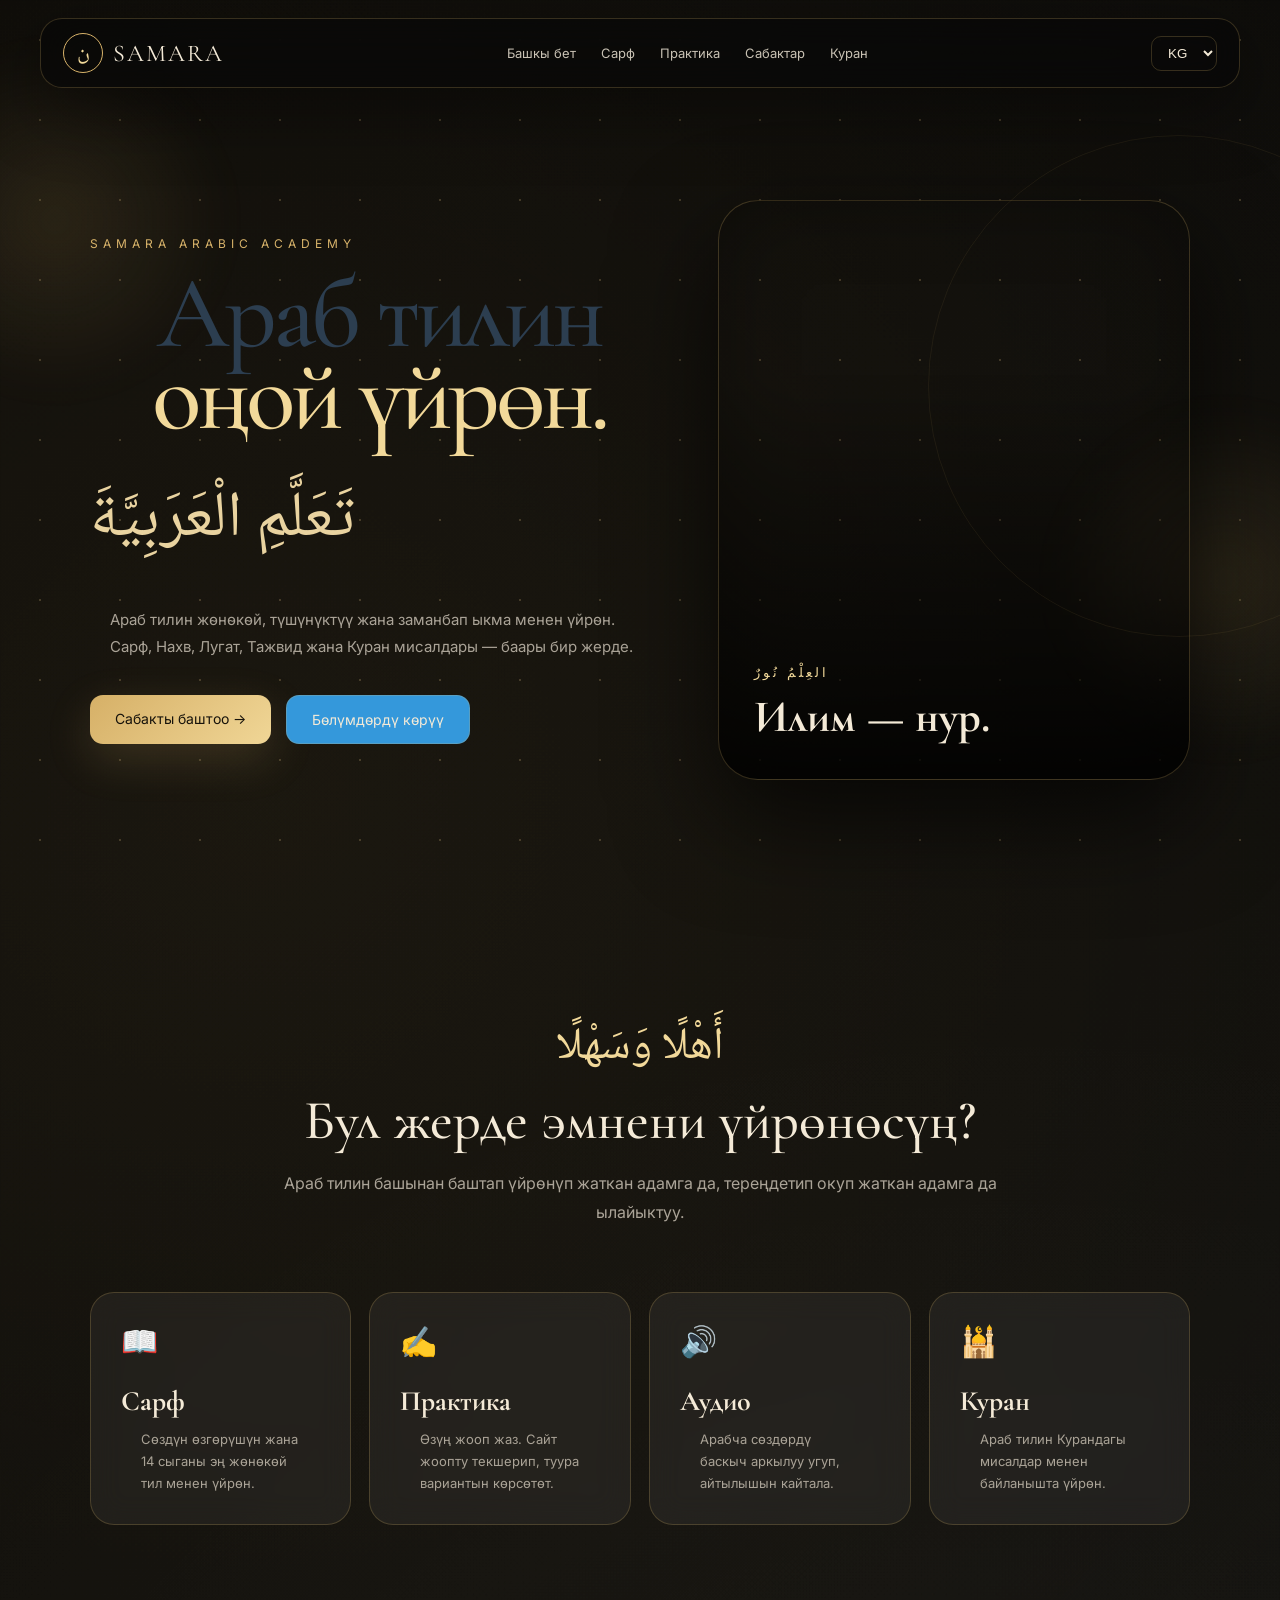
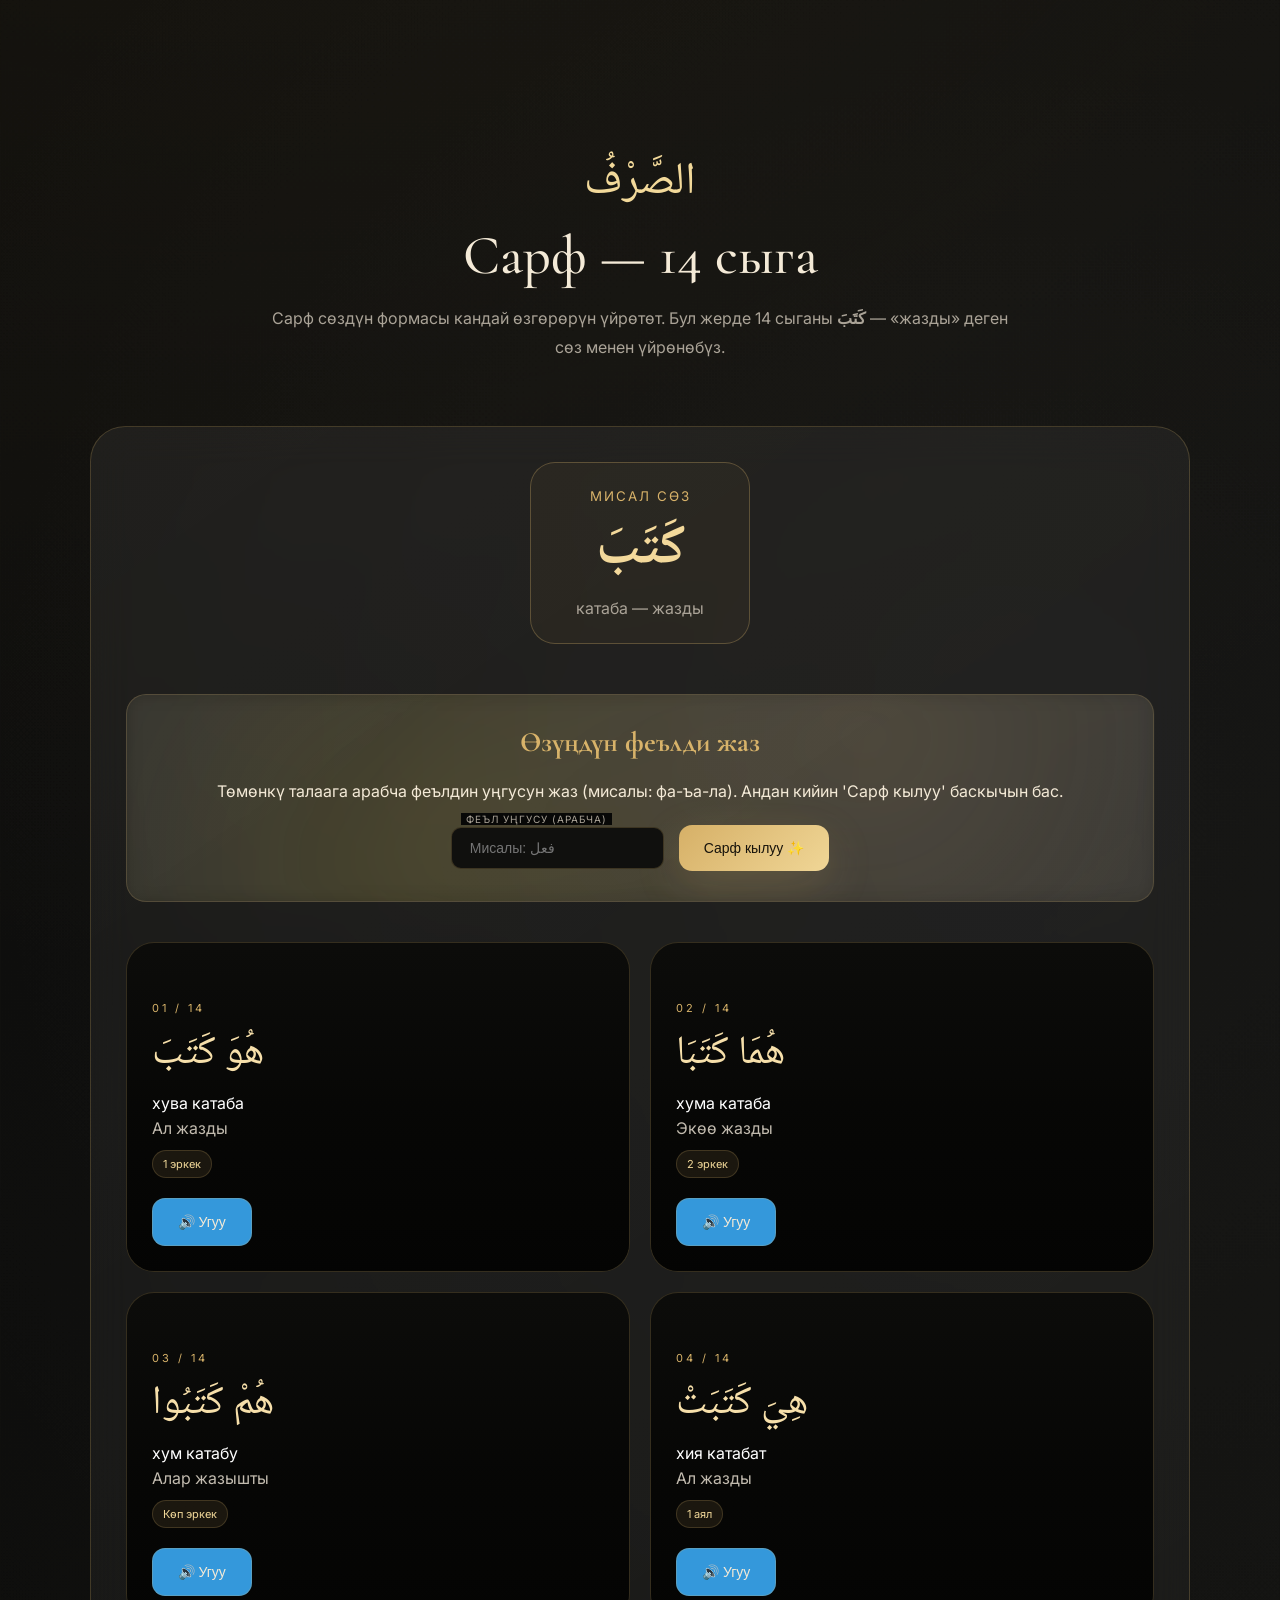
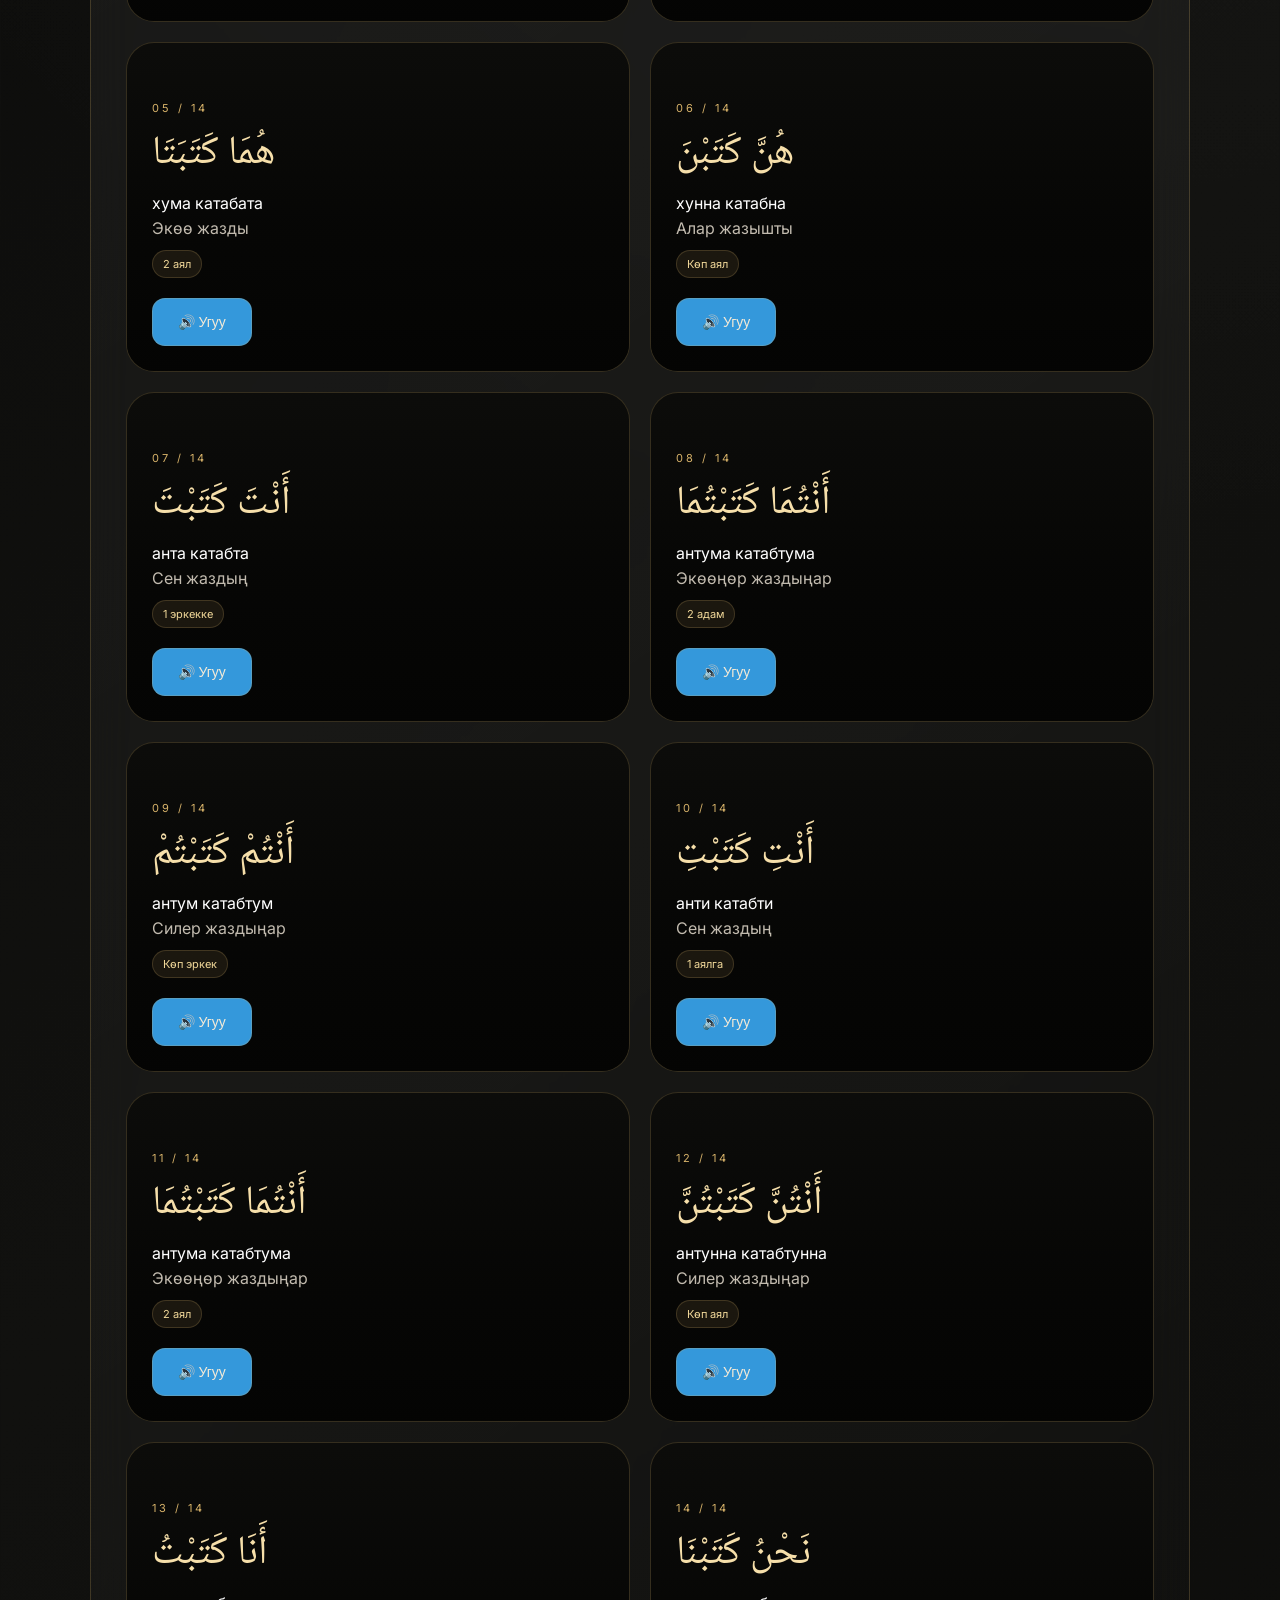
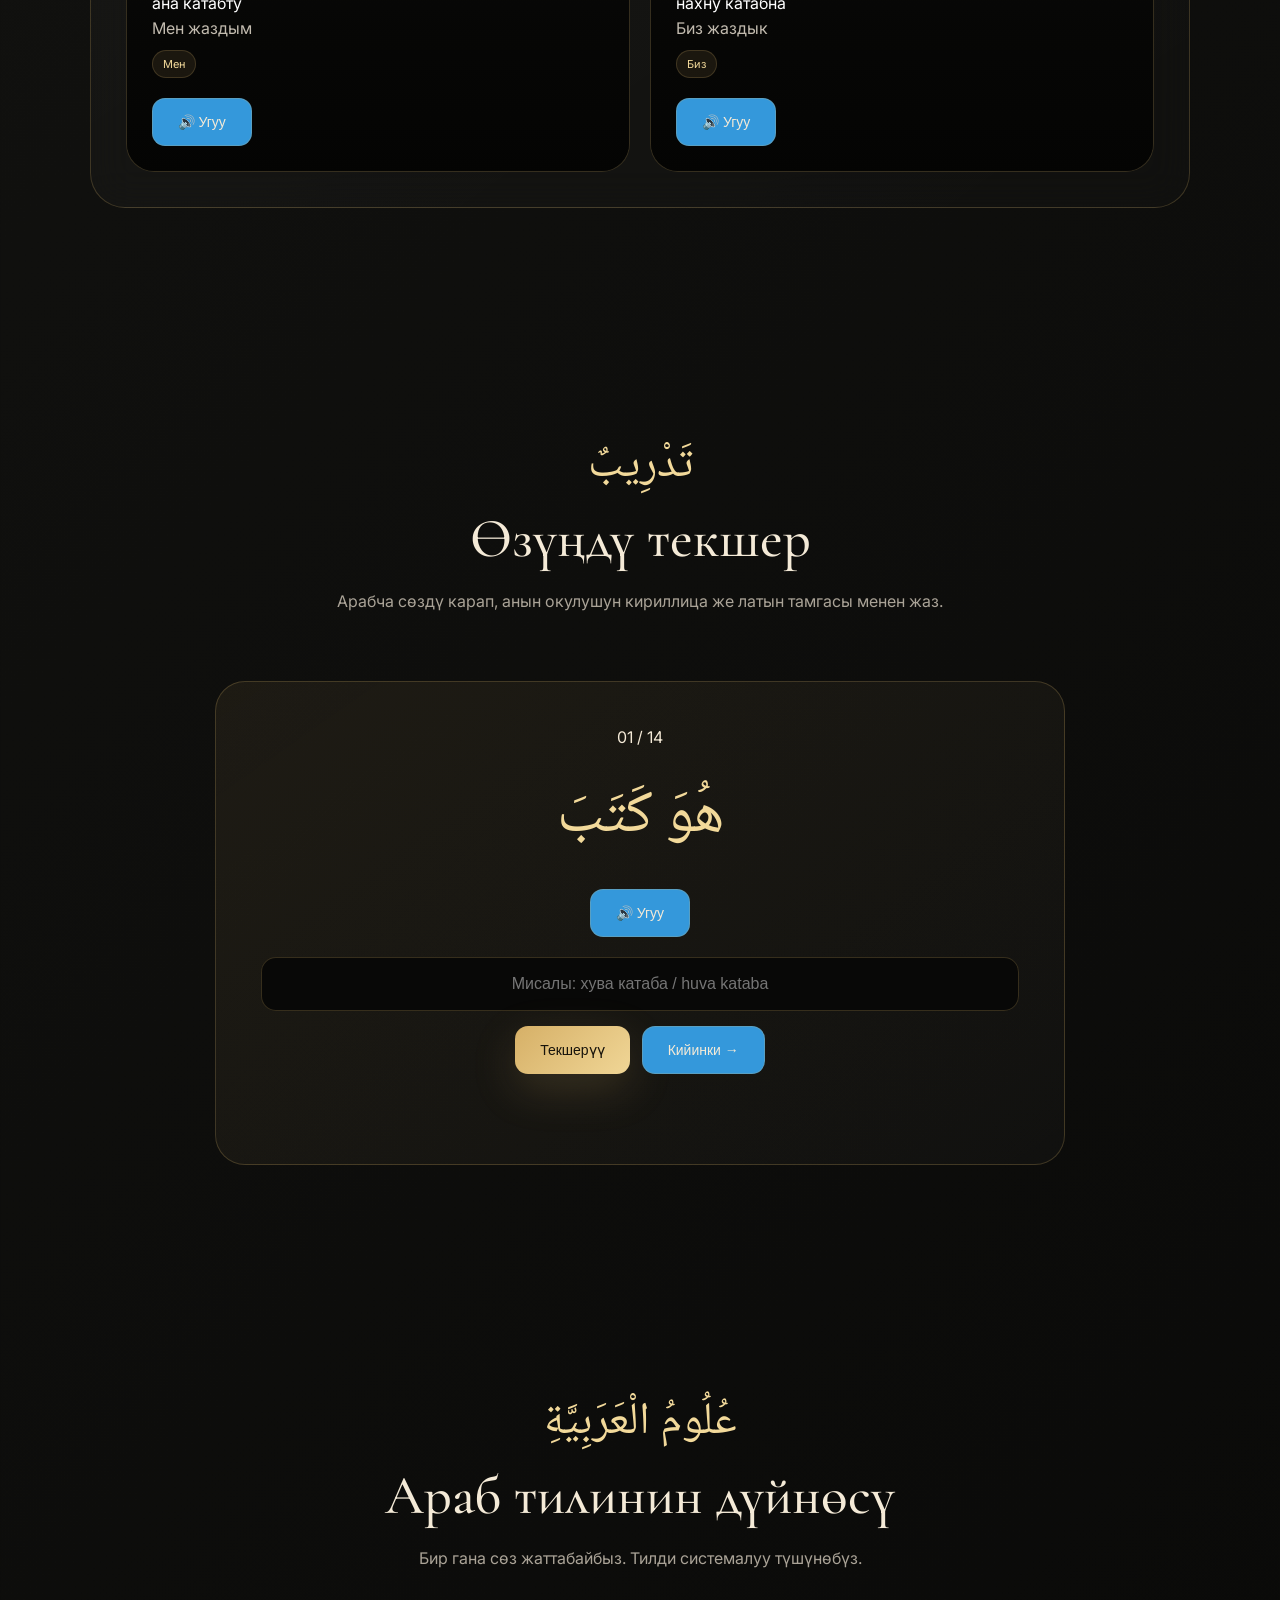
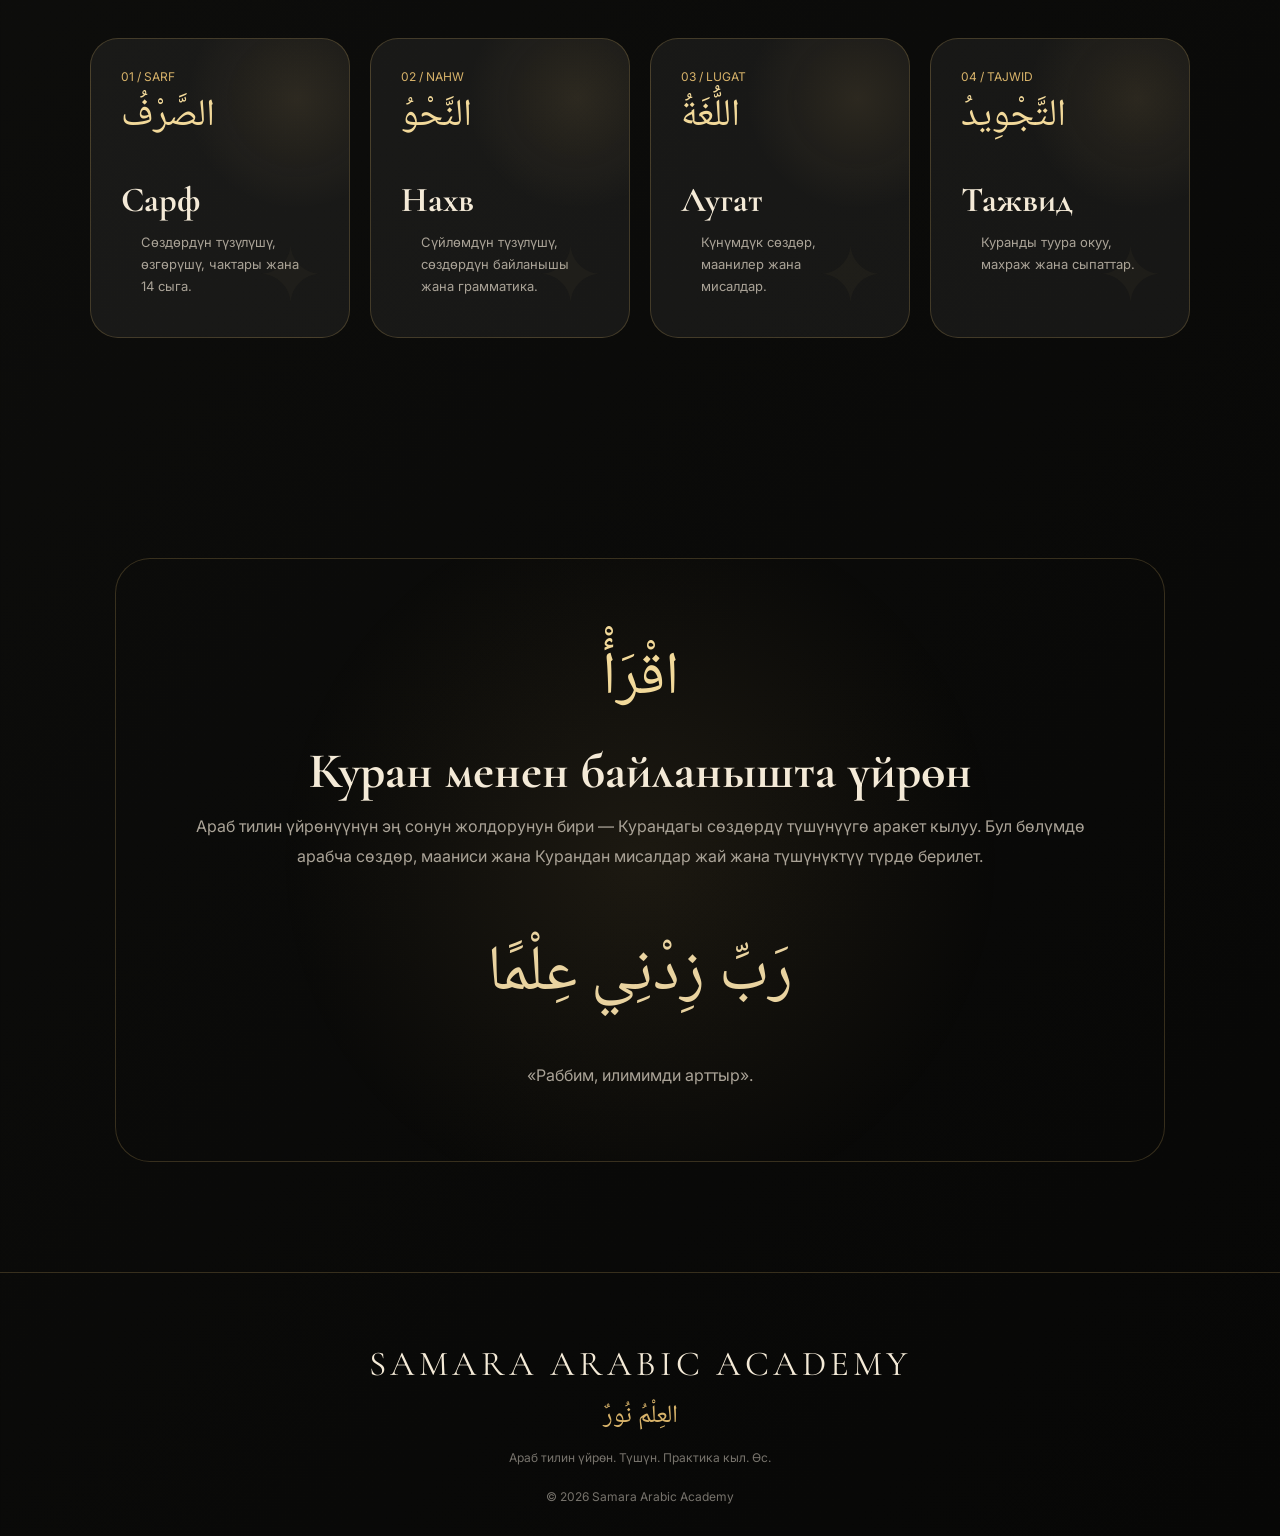
==== commit ea447508: "CSS стилдери кошулду жана жаңыртылды" ====
--- a/index.html
+++ b/index.html
@@ -5,6 +5,7 @@
 <meta name="viewport" content="width=device-width, initial-scale=1.0">
 
 <title>SAMARA ARABIC ACADEMY</title>
+<link rel="stylesheet" href="style.css">
 
 <link rel="preconnect" href="https://fonts.googleapis.com">
 <link rel="preconnect" href="https://fonts.gstatic.com" crossorigin>
@@ -22,6 +23,7 @@
     --muted:#aaa397;
     --glass:rgba(255,255,255,.055);
     --border:rgba(220,184,105,.22);
+    --gold-glow: rgba(216, 179, 106, 0.4);
 }
 
 *{
@@ -256,7 +258,7 @@
     border:1px solid var(--border);
     background:
         linear-gradient(to bottom,transparent 30%,rgba(0,0,0,.8)),
-        url("https://images.pexels.com/photos/6281986/pexels-photo-6281986.jpeg") center/cover;
+        url("image_0.png") center/cover;
     box-shadow:
         0 40px 100px rgba(0,0,0,.65),
         inset 0 0 80px rgba(0,0,0,.3);
@@ -601,6 +603,7 @@
     max-width:1050px;
     margin:auto;
     padding:70px 50px;
+
     text-align:center;
     border:1px solid var(--border);
     border-radius:35px;
@@ -625,6 +628,100 @@
     line-height:1.9;
 }
 
+/* ================= CREATIVE ADO ================= */
+
+.creative-ado{
+    margin-top: 50px;
+    padding: 30px;
+    border-radius: 20px;
+    background: var(--glass);
+    border: 1px solid var(--border);
+    backdrop-filter: blur(10px);
+    display: flex;
+    flex-direction: column;
+    gap: 20px;
+    text-align: center;
+    position: relative;
+    overflow: hidden;
+    animation: pulseGlow 4s infinite alternate;
+}
+
+.creative-ado::before {
+    content: '';
+    position: absolute;
+    inset: -50px;
+    background: radial-gradient(circle at 30% 70%, rgba(255, 215, 0, 0.1), transparent 50%),
+                radial-gradient(circle at 70% 30%, rgba(216, 179, 106, 0.15), transparent 60%);
+    filter: blur(30px);
+    z-index: -1;
+}
+
+@keyframes pulseGlow {
+    0% { box-shadow: 0 0 10px var(--gold-glow); }
+    100% { box-shadow: 0 0 40px var(--gold-glow); }
+}
+
+.creative-ado h4 {
+    font-family: "Cormorant Garamond", serif;
+    font-size: 28px;
+    color: var(--gold);
+}
+
+.ado-inputs {
+    display: flex;
+    justify-content: center;
+    gap: 15px;
+    flex-wrap: wrap;
+}
+
+.ado-input {
+    padding: 12px 18px;
+    border-radius: 10px;
+    border: 1px solid var(--border);
+    background: var(--bg2);
+    color: var(--cream);
+    font-size: 14px;
+    transition: all 0.3s ease;
+}
+
+.ado-input:focus {
+    border-color: var(--gold2);
+    box-shadow: 0 0 10px var(--gold-glow);
+    outline: none;
+}
+
+.ado-label {
+    position: relative;
+    display: flex;
+    align-items: center;
+}
+
+.ado-label::after {
+    content: attr(data-label);
+    position: absolute;
+    top: -12px;
+    left: 10px;
+    background: var(--bg);
+    padding: 0 5px;
+    font-size: 10px;
+    color: var(--muted);
+    letter-spacing: 1px;
+    text-transform: uppercase;
+}
+
+#sarfResult {
+    margin-top: 20px;
+    padding: 20px;
+    border-radius: 15px;
+    border: 1px solid rgba(255,255,255,0.05);
+    background: rgba(0,0,0,0.3);
+    color: var(--muted);
+    font-size: 13px;
+    text-align: left;
+    white-space: pre-wrap; /* Preserve line breaks */
+    display: none; /* Initially hidden */
+}
+
 /* ================= FOOTER ================= */
 
 footer{
@@ -684,6 +781,10 @@
     .feature-grid,
     .subject-grid{
         grid-template-columns:repeat(2,1fr);
+    }
+
+    .creative-ado .ado-inputs {
+        flex-direction: column;
     }
 
 }
@@ -809,7 +910,7 @@
 </h1>
 
 <div class="hero-arabic">
-تَعَلَّمِ الْعَرَبِيَّةَ
+تَعَلَّمِ الْعَرَبِيَّةَ
 </div>
 
 <p>
@@ -916,7 +1017,7 @@
 <div class="section-head reveal">
 
 <div class="arabic">
-الصَّرْفُ
+الصَّرْفُ
 </div>
 
 <h2>Сарф — 14 сыга</h2>
@@ -941,6 +1042,19 @@
 
 <span>катаба — жазды</span>
 
+</div>
+
+<!-- CREATIVE ADO (Sarf Generator) -->
+<div class="creative-ado reveal">
+    <h4>Өзүңдүн феълди жаз</h4>
+    <p>Төмөнкү талаага арабча феълдин уңгусун жаз (мисалы: фа-ъа-ла). Андан кийин 'Сарф кылуу' баскычын бас.</p>
+    <div class="ado-inputs">
+        <label class="ado-label" data-label="Феъл уңгусу (Арабча)">
+            <input type="text" class="ado-input" id="rootInput" placeholder="Мисалы: فعل" maxlength="5">
+        </label>
+        <button class="btn btn-primary" onclick="generateSarf()">Сарф кылуу ✨</button>
+    </div>
+    <div id="sarfResult"></div>
 </div>
 
 </div>
@@ -1020,7 +1134,7 @@
 <div class="section-head reveal">
 
 <div class="arabic">
-عُلُومُ الْعَرَبِيَّةِ
+عُلُومُ الْعَرَبِيَّةِ
 </div>
 
 <h2>Араб тилинин дүйнөсү</h2>
@@ -1039,7 +1153,7 @@
 
 <div class="subject-number">01 / SARF</div>
 
-<div class="arabic">الصَّرْفُ</div>
+<div class="arabic">الصَّرْفُ</div>
 
 <h3>Сарф</h3>
 
@@ -1055,7 +1169,7 @@
 
 <div class="subject-number">02 / NAHW</div>
 
-<div class="arabic">النَّحْوُ</div>
+<div class="arabic">النَّحْوُ</div>
 
 <h3>Нахв</h3>
 
@@ -1071,7 +1185,7 @@
 
 <div class="subject-number">03 / LUGAT</div>
 
-<div class="arabic">اللُّغَةُ</div>
+<div class="arabic">اللُّغَةُ</div>
 
 <h3>Лугат</h3>
 
@@ -1087,7 +1201,7 @@
 
 <div class="subject-number">04 / TAJWID</div>
 
-<div class="arabic">التَّجْوِيدُ</div>
+<div class="arabic">التَّجْوِيدُ</div>
 
 <h3>Тажвид</h3>
 
@@ -1125,7 +1239,7 @@
 <br>
 
 <div class="hero-arabic">
-رَبِّ زِدْنِي عِلْمًا
+رَبِّ زِدْنِي عِلْمًا
 </div>
 
 <p>
@@ -1215,7 +1329,7 @@
 
 {
 n:"06",
-arabic:"هُنَّ كَتَبْنَ",
+arabic:"هُنَّ كَتَبْنَ",
 translit:"хунна катабна",
 meaning:"Алар жазышты",
 person:"Көп аял",
@@ -1269,7 +1383,7 @@
 
 {
 n:"12",
-arabic:"أَنْتُنَّ كَتَبْتُنَّ",
+arabic:"أَنْتُنَّ كَتَبْتُنَّ",
 translit:"антунна катабтунна",
 meaning:"Силер жаздыңар",
 person:"Көп аял",
@@ -1405,6 +1519,7 @@
         .replace(/[ū]/g,"u")
         .replace(/[ī]/g,"i")
         .replace(/[ъь]/g,"")
+        .replace(/[ыүө]/g, "и") // Simplistic mapping for common user typos
         .replace(/\s+/g," ");
 
 }
@@ -1469,6 +1584,48 @@
 }
 
 
+/* ================= CREATIVE ADO: SARF GENERATOR ================= */
+
+function generateSarf() {
+    const root = document.getElementById('rootInput').value.trim();
+    const resultDiv = document.getElementById('sarfResult');
+    
+    if (!root) {
+        resultDiv.innerText = "Феъл уңгусун жаз.";
+        resultDiv.style.display = 'block';
+        return;
+    }
+
+    // simplistic rule for generating Sarf forms (Madi) based on patterns
+    // This is NOT linguistically accurate for all cases, but works for simple demonstration
+    const forms = [
+        { person: "1 эркек", pattern: "فَعَلَ", translit: "фа'ала" },
+        { person: "2 эркек", pattern: "فَعَلَا", translit: "фа'алаа" },
+        { person: "Көп эркек", pattern: "فَعَلُوا", translit: "фа'алуу" },
+        { person: "1 аял", pattern: "فَعَلَتْ", translit: "фа'алат" },
+        { person: "2 аял", pattern: "فَعَلَتَا", translit: "фа'алатаа" },
+        { person: "Көп аял", pattern: "فَعَلْنَ", translit: "фа'ална" },
+        { person: "1 эркекке (салам)", pattern: "فَعَلْتَ", translit: "фа'алта" },
+        { person: "2 адам (салам)", pattern: "فَعَلْتُمَا", translit: "фа'алтумаа" },
+        { person: "Көп эркек (салам)", pattern: "فَعَلْتُمْ", translit: "фа'алтум" },
+        { person: "1 аялга (салам)", pattern: "فَعَلْتِ", translit: "фа'алти" },
+        { person: "2 аял (салам)", pattern: "فَعَلْتُمَا", translit: "фа'алтумаа" },
+        { person: "Көп аял (салам)", pattern: "فَعَلْتُنَّ", translit: "фа'алтунна" },
+        { person: "Мен", pattern: "فَعَلْتُ", translit: "фа'алту" },
+        { person: "Биз", pattern: "فَعَلْنَا", translit: "фа'алнаа" }
+    ];
+
+    let output = "Феълдин 14 сыйгасы:\n\n";
+    let index = 1;
+    forms.forEach(form => {
+        output += `${index.toString().padStart(2, '0')} / ${form.person}: ${form.pattern} -> ${form.translit}\n`;
+        index++;
+    });
+
+    resultDiv.innerText = output;
+    resultDiv.style.display = 'block';
+}
+
 /* ================= SCROLL REVEAL ================= */
 
 const observer =
--- a/style.css
+++ b/style.css
@@ -0,0 +1,47 @@
+/* 1. БАРАКЧАНЫН ЖАЛПЫ СТИЛИ */
+body {
+    background-color: #f4f4f9; /* Баракчанын фонунун түсү */
+    font-family: Arial, sans-serif; /* Тексттин шрифти */
+    color: #333333;            /* Негизги тексттин түсү */
+    margin: 0;
+    padding: 0;
+}
+
+/* 2. ТЕКСТТЕР МЕНЕН ИШТӨӨ */
+h1 {
+    color: #2c3e50;         /* Сүйлөм же теманын түсү */
+    text-align: center;     /* Текстти ортого тегиздөө */
+    font-size: 28px;        /* Шрифттин көлөмү */
+}
+
+p {
+    line-height: 1.6;       /* Саптардын ортосундагы аралык */
+    font-size: 16px;
+    padding: 0 20px;
+}
+
+/* 3. БАРАКЧАНЫН ВЛОКТОРУ ЖАНА КОНТЕЙНЕРЛЕРИ */
+.card {
+    background-color: #ffffff; /* Блоктун фону */
+    width: 300px;              /* Туурасы */
+    padding: 20px;             /* Блоктун ички боштугу */
+    margin: 20px auto;         /* Блокту ортого жайгаштыруу */
+    border-radius: 8px;        /* Бурчтарын тегеректөө */
+    box-shadow: 0 4px 8px rgba(0, 0, 0, 0.1); /* Көлөкө түшүрүү */
+}
+
+/* 4. ТОПЧОЛОР (BUTTONS) ЖАНА АНИМАЦИЯ */
+.btn {
+    background-color: #3498db;
+    color: white;
+    padding: 10px 20px;
+    border: none;
+    border-radius: 5px;
+    cursor: pointer;           /* Чычканды алып барганда колдун белгиси чыгат */
+    transition: background 0.3s ease; /* Түс өзгөргөндө жумшак өтүү */
+}
+
+/* Курсорду топчого алып баргандагы көрүнүшү */
+.btn:hover {
+    background-color: #2980b9;
+}
